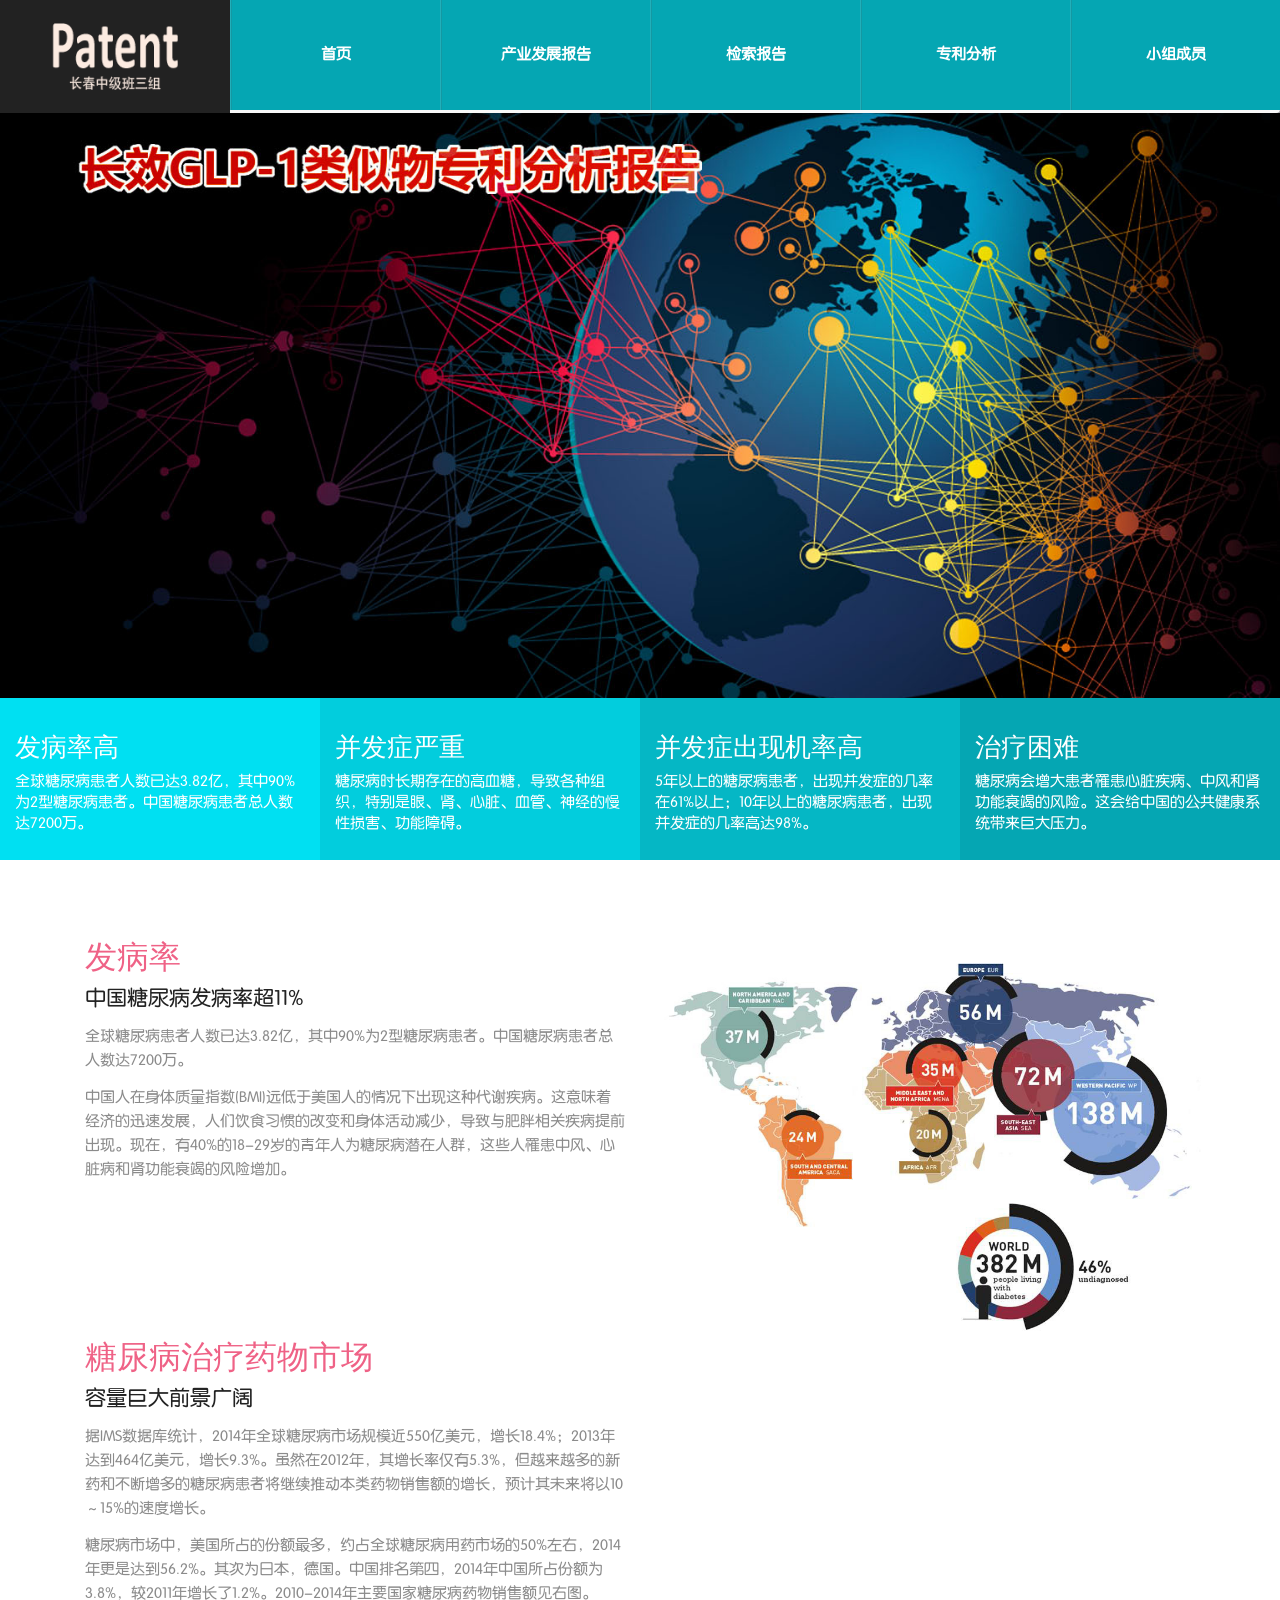
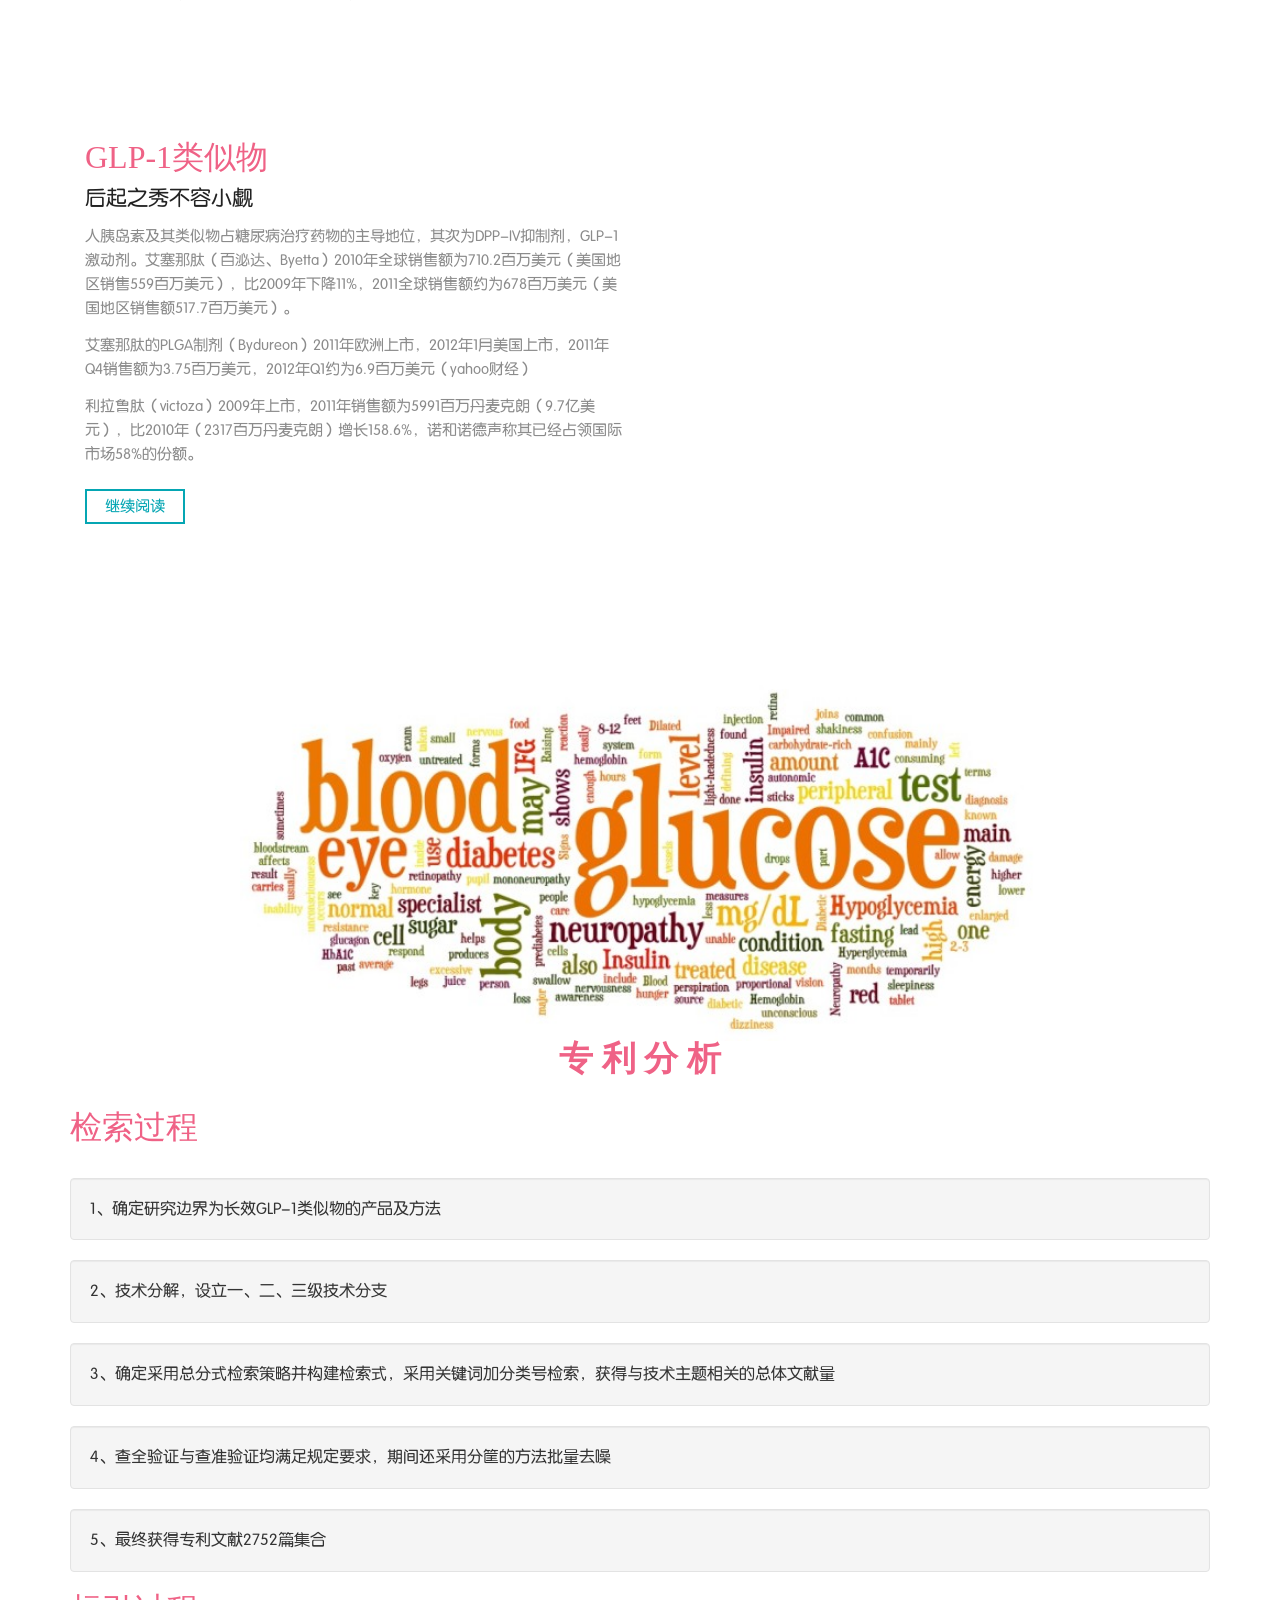
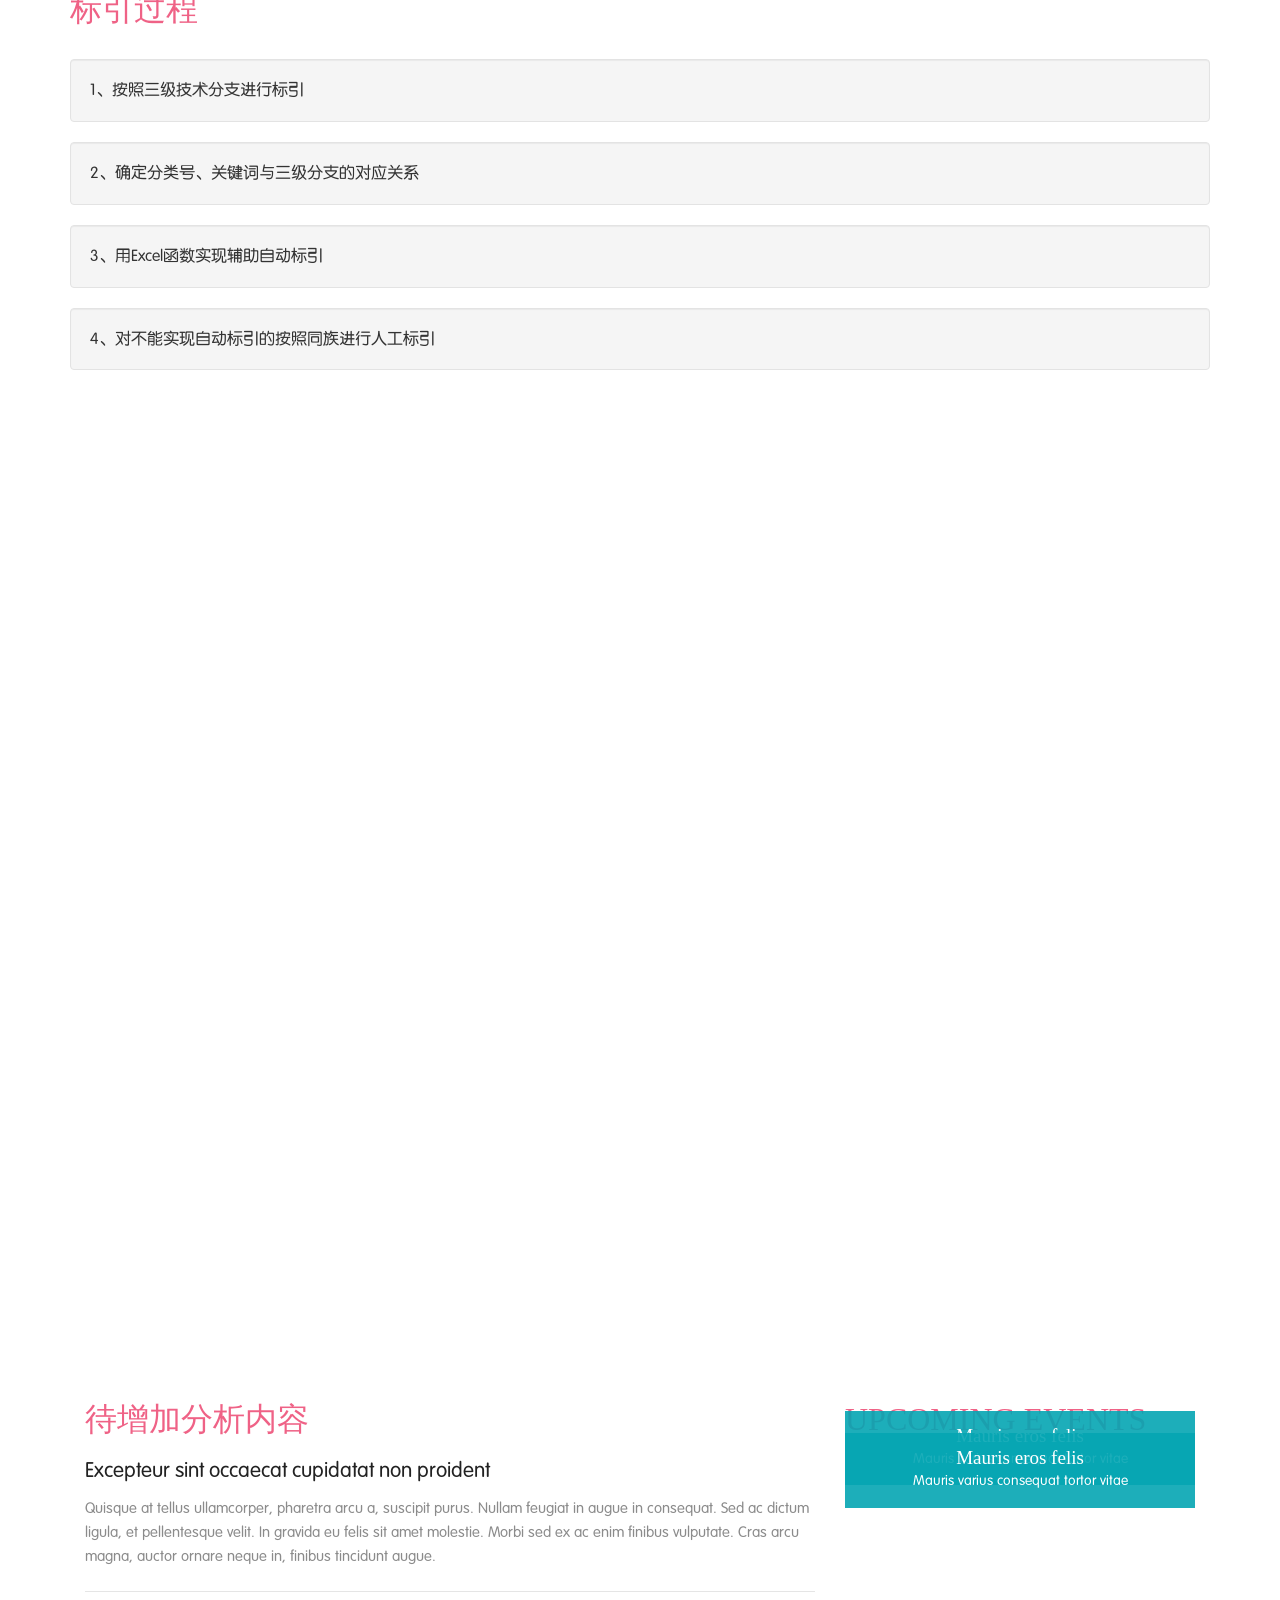
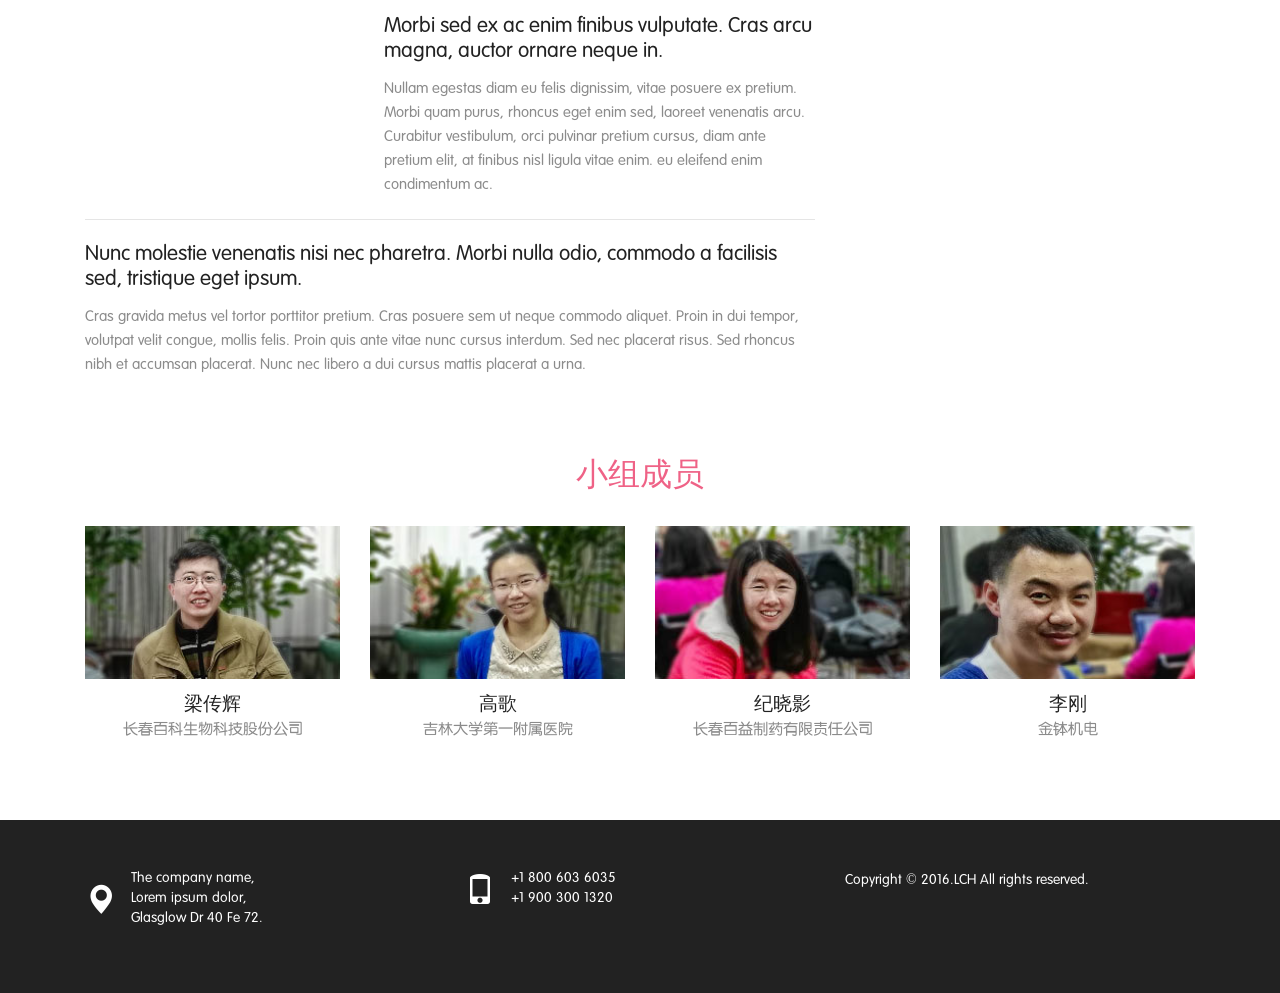
==== index.html @ 9e9067bf "Update index.html" ====
<!DOCTYPE html>
<html>
<head>
<title>长春专利分析中级班报告-首页</title>
<meta name="viewport" content="width=device-width, initial-scale=1">
<meta http-equiv="Content-Type" content="text/html; charset=utf-8" />
<meta name="keywords" content="Tutoring Responsive web template, Bootstrap Web Templates, Flat Web Templates, Andriod Compatible web template, 
Smartphone Compatible web template, free webdesigns for Nokia, Samsung, LG, SonyErricsson, Motorola web design" />
<script type="application/x-javascript"> addEventListener("load", function() { setTimeout(hideURLbar, 0); }, false); function hideURLbar(){ window.scrollTo(0,1); } </script>
<link href="css/bootstrap.css" rel='stylesheet' type='text/css' />
<link href="css/style.css" rel='stylesheet' type='text/css' />
<script src="js/jquery.min.js"></script>
<script src="js/bootstrap.js"></script>
<!---- start-smoth-scrolling---->
<script type="text/javascript" src="js/move-top.js"></script>
<script type="text/javascript" src="js/easing.js"></script>
<script type="text/javascript">
			jQuery(document).ready(function($) {
				$(".scroll").click(function(event){		
					event.preventDefault();
					$('html,body').animate({scrollTop:$(this.hash).offset().top},1000);
				});
			});
		</script>
<!--start-smoth-scrolling-->
<script type="text/javascript" src="http://cdn.hcharts.cn/jquery/jquery-1.8.3.min.js"></script>
		<style type="text/css">
${demo.css}
		</style>
		<script type="text/javascript">
$(function () {
    $('#container01').highcharts({
        chart: {
            type: 'spline'
        },
        title: {
		    useHTML: Boolean,
            text: '<B>申请量前20的申请人专利申请趋势</B>'
        },
        subtitle: {
            text: '1994年~2014年'
        },
        xAxis: {
            type: 'datetime',
            dateTimeLabelFormats: {
                month: '%b \'%y'
            },
            title: {
                text: '时间'
            }
        },
        yAxis: {
            title: {
                text: '申请量 (件)'
            },
            min: 0
        },
        tooltip: {
            headerFormat: '<b>{series.name}</b><br>',
            pointFormat: '{point.x:%y}年: {point.y:%f} 件'
        },

        plotOptions: {
            spline: {
                marker: {
                    enabled: false
                }
            }
        },

        series: [{
            name: '诺和诺德',
            // Define the data points. All series have a dummy year
            // of 1970/71 in order to be compared on the same x axis. Note
            // that in JavaScript, months start at 0 for January, 1 for February etc.
            data: [
                [Date.UTC(1994, 0, 21), 2],
                [Date.UTC(1995, 0, 4), 17],
                [Date.UTC(1996, 0, 9), 10],
                [Date.UTC(1997, 0, 27), 26],
                [Date.UTC(1999, 0, 2), 21],
                [Date.UTC(2001, 0, 26), 1],
                [Date.UTC(2002, 0, 29), 1],
                [Date.UTC(2004, 0, 11), 12],
                [Date.UTC(2005, 0, 26), 3],
                [Date.UTC(2006, 0, 3), 42],
                [Date.UTC(2007, 0, 11), 7],
                [Date.UTC(2008, 0, 25), 28],
                [Date.UTC(2009, 0, 11), 4],
                [Date.UTC(2010, 0, 11), 11],
                [Date.UTC(2011, 0, 1), 13],
                [Date.UTC(2012, 0, 5), 2],
                [Date.UTC(2013, 0, 19),14],
                [Date.UTC(2014, 0, 3), 20]
            ]
        }, {
            name: '韩美',
            data: [
                [Date.UTC(2004, 0, 11), 5],
                [Date.UTC(2006, 0, 3), 1],
                [Date.UTC(2008, 0, 25), 26],
                [Date.UTC(2009, 0, 11), 1],
                [Date.UTC(2010, 0, 11), 14],
                [Date.UTC(2011, 0, 1), 12],
                [Date.UTC(2012, 0, 5), 38],
                [Date.UTC(2013, 0, 19),49],
                [Date.UTC(2014, 0, 3), 6]
            ]
        }, {
            name: 'Amylin、礼来、Alkermes联盟',
            data: [
                [Date.UTC(1997, 0, 27), 6],
				[Date.UTC(1998, 0, 27), 26],
                [Date.UTC(1999, 0, 2), 6],
				[Date.UTC(2000, 0, 2), 14],
                [Date.UTC(2001, 0, 26), 9],
                [Date.UTC(2002, 0, 29), 8],
				[Date.UTC(2003, 0, 29), 31],
                [Date.UTC(2004, 0, 11), 54],
                [Date.UTC(2005, 0, 26), 33],
                [Date.UTC(2006, 0, 3), 39],
				[Date.UTC(2007, 0, 3), 17],
				[Date.UTC(2008, 0, 3), 1],
				[Date.UTC(2009, 0, 3), 16],
				[Date.UTC(2010, 0, 3), 7],
				[Date.UTC(2011, 0, 3), 4],
                [Date.UTC(2012, 0, 5), 16],
				[Date.UTC(2013, 0, 3), 5],
				[Date.UTC(2014, 0, 3), 2],
				]
        }, {
            name: '赛诺菲-安万特',
            data: [
                [Date.UTC(2006, 0, 3), 1],
				[Date.UTC(2008, 0, 3), 1],
				[Date.UTC(2009, 0, 3), 1],
				[Date.UTC(2010, 0, 3), 27],
				[Date.UTC(2011, 0, 3), 33],
                [Date.UTC(2012, 0, 5), 11],
				[Date.UTC(2013, 0, 3), 1],
				[Date.UTC(2014, 0, 3), 10],
            ]
        }]
    });
$('#container02').highcharts({
        chart: {
            plotBackgroundColor: null,
            plotBorderWidth: 0,
            plotShadow: false
        },
        title: {
            text: 'Browser<br>shares<br>2015',
            align: 'center',
            verticalAlign: 'middle',
            y: 40
        },
        tooltip: {
            pointFormat: '{series.name}: <b>{point.percentage:.1f}%</b>'
        },
        plotOptions: {
            pie: {
                dataLabels: {
                    enabled: true,
                    distance: -50,
                    style: {
                        fontWeight: 'bold',
                        color: 'white',
                        textShadow: '0px 1px 2px black'
                    }
                },
                startAngle: -90,
                endAngle: 90,
                center: ['50%', '75%']
            }
        },
        series: [{
            type: 'pie',
            name: 'Browser share',
            innerSize: '50%',
            data: [
                ['Firefox',   10.38],
                ['IE',       56.33],
                ['Chrome', 24.03],
                ['Safari',    4.77],
                ['Opera',     0.91],
                {
                    name: 'Proprietary or Undetectable',
                    y: 0.2,
                    dataLabels: {
                        enabled: false
                    }
                }
            ]
        }]
    });

$('#container03').highcharts({
        chart: {
            type: 'column'
        },
        title: {
            text: '<b>主要国家糖尿病药物销售额</b>'
        },
        subtitle: {
            text: '2010~2014'
        },
        xAxis: {
            categories: [
                '2010',
                '2011',
                '2012',
                '2013',
                '2014',
                
            ],
            crosshair: true
        },
        yAxis: {
            min: 0,
            title: {
                text: '销售额(百万美元)'
            }
        },
        tooltip: {
            headerFormat: '<span style="font-size:10px">{point.key} 年</span><table>',
            pointFormat: '<tr><td style="color:{series.color};padding:0">{series.name}: </td>' +
                '<td style="padding:0"><b>{point.y:.0f} 百万美元</b></td></tr>',
            footerFormat: '</table>',
            shared: true,
            useHTML: true
        },
        plotOptions: {
            column: {
                pointPadding: 0.2,
                borderWidth: 0
            }
        },
        series: [{
            name: '美国',
            data: [17909, 20017, 20992, 23684, 30925]

        }, {
            name: '日本',
            data: [3061, 3920, 4282, 3850, 3717]

        }, {
            name: '德国',
            data: [1880, 2049, 2078, 2316, 2493]

        }, {
            name: '中国',
            data: [904, 1152, 1521, 1808, 2070]

        }]
    });	
	
}

);
		</script>
</head>
<body>
	<script src="http://999jfc.github.io/web/echarts/highcharts.js"></script>
    <script src="file:///d:/desktopbk/Highcharts/highcharts.js"></script>
    <script src="http://cdn.hcharts.cn/highcharts/modules/exporting.js"></script>
	<!--start-header-->
	
	<div class="header" id="home">
		<nav class="navbar navbar-default">
			<div class="container-fluid">
			<!-- Brand and toggle get grouped for better mobile display -->
			
			
			<div class="navbar-header">
				<button type="button" class="navbar-toggle collapsed" data-toggle="collapse" data-target="#bs-example-navbar-collapse-1" aria-expanded="false">
				<span class="sr-only">Toggle navigation</span>
				<span class="icon-bar"></span>
				<span class="icon-bar"></span>
				<span class="icon-bar"></span>
				</button>
				<a class="navbar-brand" href="index.html"><img src="images/logo.png" alt="" /></a>
			</div>
			<!-- Collect the nav links, forms, and other content for toggling -->
			
			<div class="collapse navbar-collapse" id="bs-example-navbar-collapse-1">
				<ul class="nav navbar-nav">
					<li class="active"><a href="index.html" class="hvr-bounce-to-top">首页<span class="sr-only">(current)</span></a></li>
					<li><a href="about.html" class="hvr-bounce-to-top">产业发展报告</a></li>
					<li><a href="services.html" class="hvr-bounce-to-top">检索报告</a></li>
					<li><a href="typo.html" class="hvr-bounce-to-top">专利分析</a></li>
					<li><a href="contact.html" class="hvr-bounce-to-top">小组成员</a></li>
				</ul>
				<div class="clearfix"></div>
			</div>
			
			<!-- /.navbar-collapse -->
			</div>
			<!-- /.container-fluid -->
		</nav>
	</div>
	
	<!--end-header-->
	<!--start-banner-->
	<div class="banner">
		<div class="container">
			<section class="slider">
				<div class="flexslider">
					<ul class="slides">
						<li>
							<div class="banner-top">
								<h1><b>糖尿病</b></h1>
								<h2><b>发病率高，器官损害严重</b></h2>
								<p>糖尿病是一组以高血糖为特征的代谢性疾病。高血糖是由于胰岛素分泌缺陷或其生物作用受损，或两者兼有引起。2013年，全球糖尿病患者人数已达3.82亿，其中90%为2型糖尿病患者。</p>
								<div class="bnr-btn">
									<a href="#xiaochuang" class="hvr-shutter-out-horizontal">继续阅读</a>
								</div>
							</div>
						</li>
						<li>
							<div class="banner-top">
								<h1><b>胰高血糖素样肽-1</b></h1>
								<h2><b>全新的治疗机制</b></h2>
								<p>胰高血糖素样肽-1（GLP-1）是一种主要由肠道L细胞所产生的激素，属于一种肠促胰岛素（incretin）。 其生理作用包括： 促进胰脏胰岛β-细胞的胰岛素分泌。</p>
								<div class="bnr-btn">
									<a href="#" class="hvr-shutter-out-horizontal">继续阅读</a>
								</div>
							</div>
						</li>
						<li>
							<div class="banner-top">
								<h1><b>专利分析</b></h1>
								<h2><b>长效制剂创新集中</b></h2>
								<p>研究已证实,肠促胰素以葡萄糖浓度依赖性方式促进胰岛β细胞分泌胰岛素,并减少胰岛α细胞分泌胰高血糖素(glucagon),从而降低血糖。正常人在进餐后,肠促胰素开始分泌,进而促进胰岛素分泌,以减少餐后血糖的波动</p>
								<div class="bnr-btn">
									<a href="#jiansuo" class="hvr-shutter-out-horizontal">继续阅读</a>
								</div>
							</div>
						</li>
					</ul>
				</div>
			</section>
		</div>
	</div>
	<!--end-banner-->
	<!--FlexSlider-->
	<link rel="stylesheet" href="css/flexslider.css" type="text/css" media="screen" />
	<script defer src="js/jquery.flexslider.js"></script>
	<script type="text/javascript">
    $(function(){
      SyntaxHighlighter.all();
    });
    $(window).load(function(){
      $('.flexslider').flexslider({
        animation: "slide",
        start: function(slider){
          $('body').removeClass('loading');
        }
      });
    });
  </script>
	<!--End-slider-script-->	
	<!--start-provide-->
	<div class="provide"><a id="xiaochuang"></a>
		<div class="col-md-3 provide-left provide-one">
			
			<h3>发病率高</h3>
			<p>全球糖尿病患者人数已达3.82亿，其中90%为2型糖尿病患者。中国糖尿病患者总人数达7200万。</p>
		</div>
		<div class="col-md-3 provide-left provide-two">
			
			<h3>并发症严重</h3>
			<p>糖尿病时长期存在的高血糖，导致各种组织，特别是眼、肾、心脏、血管、神经的慢性损害、功能障碍。</p>
		</div>
		<div class="col-md-3 provide-left provide-tre">
			
			<h3>并发症出现机率高</h3>
			<p>5年以上的糖尿病患者，出现并发症的几率在61%以上；10年以上的糖尿病患者，出现并发症的几率高达98%。</p>
		</div>
		<div class="col-md-3 provide-left provide-four">
			
			<h3>治疗困难</h3>
			<p>糖尿病会增大患者罹患心脏疾病、中风和肾功能衰竭的风险。这会给中国的公共健康系统带来巨大压力。</p>
		</div>
		<div class="clearfix"></div>
	</div>
	<!--end-provide-->
	
	<div class="welcome">
		<div class="container">
			<div class="welcome-top">
				<div class="col-md-6 welcome-left">
					<h3>发病率</h3>
					<h4>中国糖尿病发病率超11%</h4>
					<p>全球糖尿病患者人数已达3.82亿，其中90%为2型糖尿病患者。中国糖尿病患者总人数达7200万。</p>
					<p>中国人在身体质量指数(BMI)远低于美国人的情况下出现这种代谢疾病。这意味着经济的迅速发展，人们饮食习惯的改变和身体活动减少，导致与肥胖相关疾病提前出现。现在，有40%的18-29岁的青年人为糖尿病潜在人群，这些人罹患中风、心脏病和肾功能衰竭的风险增加。</p>
					
					
				</div>
				<!--发病地图2-->
				<div class="col-md-6 welcome-left"  style="min-width: 310px; height: 400px; margin: 0 auto"><img src="images/number01.jpg" alt="" style="min-width: 310px; height: 400px; margin: 0 auto"/></div>
				
				<div class="col-md-6 welcome-left">
					<h3>糖尿病治疗药物市场</h3>
					<h4>容量巨大前景广阔</h4>
					<p>据IMS数据库统计，2014年全球糖尿病市场规模近550亿美元，增长18.4%；2013年达到464亿美元，增长9.3%。虽然在2012年，其增长率仅有5.3%，但越来越多的新药和不断增多的糖尿病患者将继续推动本类药物销售额的增长，预计其未来将以10～15%的速度增长。</p>
					<p>糖尿病市场中，美国所占的份额最多，约占全球糖尿病用药市场的50%左右，2014年更是达到56.2%。其次为日本，德国。中国排名第四，2014年中国所占份额为3.8%，较2011年增长了1.2%。2010-2014年主要国家糖尿病药物销售额见右图。</p>
					
					
				</div>
				<!--图表03-->
				<div class="col-md-6 welcome-left" id="container03" style="min-width: 310px; height: 400px; margin: 0 auto"></div>
				<div class="col-md-6 welcome-left">
					<h3>GLP-1类似物</h3>
					<h4>后起之秀不容小觑</h4>
					<p>人胰岛素及其类似物占糖尿病治疗药物的主导地位，其次为DPP-IV抑制剂，GLP-1激动剂。艾塞那肽（百泌达、Byetta）2010年全球销售额为710.2百万美元（美国地区销售559百万美元），比2009年下降11%，2011全球销售额约为678百万美元（美国地区销售额517.7百万美元）。</p>
					<p>艾塞那肽的PLGA制剂（Bydureon）2011年欧洲上市，2012年1月美国上市，2011年Q4销售额为3.75百万美元，2012年Q1约为6.9百万美元（yahoo财经）  </p>
					<p>利拉鲁肽（victoza）2009年上市，2011年销售额为5991百万丹麦克朗（9.7亿美元），比2010年（2317百万丹麦克朗）增长158.6%，诺和诺德声称其已经占领国际市场58%的份额。</p>
					
					<div class="w-btn">
						<a href="#" class="hvr-shutter-out-horizontal">继续阅读</a>
					</div>
				</div>
				<!--图表02-->
				<div class="col-md-6 welcome-left" id="container02" style="min-width: 310px; height: 400px; margin: 0 auto"></div>
			    
				<div class="clearfix"></div>
			</div>
		</div>
	</div>
	<!--end-welcome-->
	
	<div class="container">
	    <div class="about-bottom"><a id="jiansuo"></a>
				   <center><img src="images/D2.jpg" alt="" style="max-width: 800px; min-width: 310px; margin: 0 auto"/></center>
				   
	    </div>
				<div class="clearfix"></div>
		<div class="about-top heading">
				<h1><b>专 利 分 析</b></h1>
		</div>
	    <div class="distracted">
			  <h3 class="ghj">检索过程</h3>
				   <div class="well">
					1、确定研究边界为长效GLP-1类似物的产品及方法
				   </div>
				   <div class="well">
					2、技术分解，设立一、二、三级技术分支
				   </div>
				   <div class="well">
					3、确定采用总分式检索策略并构建检索式，采用关键词加分类号检索，获得与技术主题相关的总体文献量
				   </div>
				   <div class="well">
					4、查全验证与查准验证均满足规定要求，期间还采用分筐的方法批量去噪
				   </div>
				   <div class="well">
					5、最终获得专利文献2752篇集合
				   </div>
				   <h3 class="ghj">标引过程</h3>
				   <div class="well">
					1、按照三级技术分支进行标引
				   </div>
				   <div class="well">
					2、确定分类号、关键词与三级分支的对应关系
				   </div>
				   <div class="well">
					3、用Excel函数实现辅助自动标引
				   </div>
				   <div class="well">
					4、对不能实现自动标引的按照同族进行人工标引
				   </div>
		</div>
		<!--图表01-->
	    <div  id="container01" style="min-width: 310px; height: 400px; margin: 0 auto"></div>
	</div>
	
     <!-- 玫瑰图-->		
    <div id="container04" style="height: 500px"></div>
       <script type="text/javascript" src="http://999jfc.github.io/web/echarts/echarts.all.js"></script>
       <script type="text/javascript">
var dom = document.getElementById("container04");
var myChart = echarts.init(dom);
var app = {};
option = null;
option = {
    title : {
        text: '各技术分支申请量',
        subtext: '三级分支',
        x:'center'
    },
    tooltip : {
        trigger: 'item',
        formatter: "{a} <br/>{b} : {c} ({d}%)"
    },
    legend: {
        x : 'center',
        y : 'bottom',
        data:['化学修饰','缀合物','PEG化','液相色谱','离子交换','逆流色谱','合成','半合成','重组','制剂配方','制剂剂型']
    },
	//工具栏
    toolbox: {
        show : true,
        feature : {
            mark : {show: true},
            dataView : {show: true, readOnly: true},//数据表可更改
            magicType : {
                show: true,
                type: ['pie', 'funnel']
            },
            restore : {show: true},
            saveAsImage : {show: true}
        }
    },
    calculable : true,
    series : [
        {
            name:'三级技术分支',
            type:'pie',
            radius : [20, 110],
            center : ['50%', 200],
            roseType : 'radius',
            label: {
                normal: {
                    show: true
                },
                emphasis: {
                    show: true
                }
            },
            lableLine: {
                normal: {
                    show: true
                },
                emphasis: {
                    show: true
                }
            },
            data:[
                {value:269, name:'化学修饰'},
                {value:510, name:'缀合物'},
                {value:303, name:'PEG化'},
                {value:2, name:'液相色谱'},
                {value:5, name:'离子交换'},
                {value:3, name:'逆流色谱'},
                {value:27, name:'合成'},
                {value:18, name:'半合成'},
				{value:197, name:'重组'},
				{value:147, name:'制剂配方'},
				{value:1135, name:'制剂剂型'}
            ]
        },
        
    ]
};
;
if (option && typeof option === "object") {
    var startTime = +new Date();
    myChart.setOption(option, true);
    var endTime = +new Date();
    var updateTime = endTime - startTime;
    console.log("Time used:", updateTime);
}
       </script>
	<!--start-news-->
	<div class="news">
		<div class="container">
			<div class="news-top">
				<div class="col-md-8 news-left">
					<div class="news-heading">
						<h3>待增加分析内容</h3>
					</div>
					<div class="news-bottom">
						<h4>Excepteur sint occaecat cupidatat non proident</h4>
						<p>Quisque at tellus ullamcorper, pharetra arcu a, suscipit purus. Nullam feugiat in augue in consequat. Sed ac dictum ligula, et pellentesque velit. In gravida eu felis sit amet molestie. Morbi sed ex ac enim finibus vulputate. Cras arcu magna, auctor ornare neque in, finibus tincidunt augue. </p>
						<div class="news-one">
							<div class="news-one-left">
								<img src="images/n-1.jpg" alt="" />
							</div>
							<div class="news-one-right">
								<h4>Morbi sed ex ac enim finibus vulputate. Cras arcu magna, auctor ornare neque in.</h4>
								<p>Nullam egestas diam eu felis dignissim, vitae posuere ex pretium. Morbi quam purus, rhoncus eget enim sed, laoreet venenatis arcu. Curabitur vestibulum, orci pulvinar pretium cursus, diam ante pretium elit, at finibus nisl ligula vitae enim. eu eleifend enim condimentum ac.</p>
							</div>
							<div class="clearfix"></div>
						</div>
						<div class="news-one">
							<h4>Nunc molestie venenatis nisi nec pharetra. Morbi nulla odio, commodo a facilisis sed, tristique eget ipsum.</h4>
							<p>Cras gravida metus vel tortor porttitor pretium. Cras posuere sem ut neque commodo aliquet. Proin in dui tempor, volutpat velit congue, mollis felis. Proin quis ante vitae nunc cursus interdum. Sed nec placerat risus. Sed rhoncus nibh et accumsan placerat. Nunc nec libero a dui cursus mattis placerat a urna.</p>
						</div>
					</div>
				</div>
				<div class="col-md-4 news-right">
					<div class="news-heading">
						<h3>Upcoming Events</h3>
					</div>
					<div class="news-btm">
						<div class="news-1">
							<img src="images/n-2.jpg" alt="" />
							<div class="n-1">
								<h5>Mauris eros felis</h5>
								<p>Mauris varius consequat tortor vitae</p>
							</div>
						</div>
						<div class="news-1">
							<img src="images/n-3.jpg" alt="" />
							<div class="n-1">
								<h5>Mauris eros felis</h5>
								<p>Mauris varius consequat tortor vitae</p>
							</div>
						</div>
					</div>
				</div>
				<div class="clearfix"></div>
			</div>
		</div>
	</div>
	<!--end-news-->
	<!--start-teacher-->
	<div class="teacher">
		<div class="container">
			<div class="teacher-top">
				<h3>小组成员</h3>
			</div>
			<div class="teacher-main">
				<div class="teacher-left">
					<img src="images/t-1.jpg" alt="" />
					<h4>梁传辉</h4>
					<p>长春百科生物科技股份公司</p>
				</div>
				<div class="teacher-left">
					<img src="images/t-2.jpg" alt="" />
					<h4>高歌</h4>
					<p>吉林大学第一附属医院</p>
				</div>
				<div class="teacher-left">
					<img src="images/t-3.jpg" alt="" />
					<h4>纪晓影</h4>
					<p>长春百益制药有限责任公司</p>
				</div>
				<div class="teacher-left">
					<img src="images/t-4.jpg" alt="" />
					<h4>李刚</h4>
					<p>金钵机电</p>
				</div>
				
				<div class="clearfix"></div>
			</div>
		</div>
	</div>
	<!--end-teacher-->
	<!--start-footer-->
	<div class="footer">
		<div class="container">
			<div class="footer-main">
				<div class="col-md-4 footer-left">
					<span class="glyphicon glyphicon-map-marker map-marker" aria-hidden="true"></span>
					<p>The company name, <span>Lorem ipsum dolor,</span> Glasglow Dr 40 Fe 72.</p>
				</div>
				<div class="col-md-4 footer-left">
					<span class="glyphicon glyphicon-phone map-marker" aria-hidden="true"></span>
					<p>+1 800 603 6035 <span>+1 900 300 1320</span> </p>
				</div>
				<div class="col-md-4 footer-left">
					<p class="footer-class">Copyright &copy; 2016.LCH All rights reserved.</p>
					<ul>
						<li><a href="#"><span class="fb"></span></a></li>
						<li><a href="#"><span class="twit"></span></a></li>
						<li><a href="#"><span class="rss"></span></a></li>
						<li><a href="#"><span class="ggl"></span></a></li>
					</ul>
				</div>
				<div class="clearfix"></div>
			</div>
		</div>
		<script type="text/javascript">
									$(document).ready(function() {
										/*
										var defaults = {
								  			containerID: 'toTop', // fading element id
											containerHoverID: 'toTopHover', // fading element hover id
											scrollSpeed: 1200,
											easingType: 'linear' 
								 		};
										*/
										
										$().UItoTop({ easingType: 'easeOutQuart' });
										
									});
								</script>
		<a href="#home" id="toTop" class="scroll" style="display: block;"> <span id="toTopHover" style="opacity: 1;"> </span></a>
	</div>
	<!--end-footer-->
</body>
</html>
---- css/style.css ----
@font-face {
    font-family: 'Play-Regular';
    src:url(../fonts/Play-Regular.ttf) format('truetype');
}
@font-face {
    font-family: 'Montserrat-Regular';
    src:url(../fonts/Montserrat-Regular.ttf) format('truetype');
}
html, body{
    font-size: 100%;
	background:	#fff;
}
body {
	font-size: 100%;
	font-family: 'Montserrat-Regular';
}
body a{
	transition: 0.5s all ease;
	-webkit-transition: 0.5s all ease;
	-moz-transition: 0.5s all ease;
	-o-transition: 0.5s all ease;
	-ms-transition: 0.5s all ease;
}
p{
	margin:0;
}
ul,label{
	margin:0;
	padding:0;
}
body a:hover{
	text-decoration:none;
}
/*--Header-Part-Starts-Here--*/
.header {
	background: rgb(156, 158, 159);
}
.navbar-header {
	background: rgb(34, 34, 34);
	width: 18%;
	float: left;
	text-align: center;
	padding: 0.15em 0px;
}
.navbar-default .navbar-nav > li > a {
	color: #fff !important;
}
nav.navbar.navbar-default {
	border: none;
}
.navbar {
	margin-bottom: 0px;
}
.container-fluid {
	padding: 0px;
}
.navbar-brand {
	float: none;
	line-height: 0;
	margin: 0px;
}
.copyrights{
	text-indent:-9999px;
	height:0;
	line-height:0;
	font-size:0;
	overflow:hidden;
}
div#bs-example-navbar-collapse-1 {
	padding: 0px;
}
ul.nav.navbar-nav {
	width: 82%;
	float: right;
}
.navbar-nav li {
	width: 20%;
	float: left;
}
.navbar-default .navbar-nav > .active > a, .navbar-default .navbar-nav > .active > a:hover, .navbar-default .navbar-nav > .active > a:focus {
	color: rgb(255, 255, 255);
	background-color: rgb(5, 166, 179);
}
.hvr-sweep-to-top::before {
	content: '';
	position: absolute;
	z-index: -1;
	top: 0px;
	left: 0px;
	right: 0px;
	bottom: 0px;
	background: rgb(16, 199, 215);
	-webkit-transform: scaleY(0);
	transform: scaleY(0);
	-webkit-transform-origin: 50% 100% 0px;
	transform-origin: 50% 100% 0px;
	transition-property: transform;
	-webkit-transition-property: transform;
	transition-duration: 0.3s;
	-webkit-transition-duration: 0.3s;
	transition-timing-function: ease-out;
	-webkit-transition-timing-function: ease-out;
}
.nav > li > a {
	padding: 52px 0em;
	font-size: 15px;
	font-weight: 700;
	text-transform: uppercase;
	line-height: 22px;
	background-color: rgb(5, 166, 179);
	border-left: 2px ridge rgba(98, 201, 209, 0.298039);
	font-family: 'Play-Regular';
	text-align: center;
	color: rgb(255, 255, 255);
}
.navbar-default .navbar-nav > li > a:hover, .navbar-default .navbar-nav > li > a:focus {
	color: rgb(255, 255, 255);
	background-color: rgb(9, 150, 162);
}
/* Bounce To Top */
.hvr-bounce-to-top {
	display: inline-block;
	vertical-align: middle;
	-webkit-transform: translateZ(0);
	transform: translateZ(0);
	box-shadow: 0 0 1px rgba(0, 0, 0, 0);
	-webkit-backface-visibility: hidden;
	backface-visibility: hidden;
	-moz-osx-font-smoothing: grayscale;
	position: relative;
	-webkit-transition-property: color;
	transition-property: color;
	-webkit-transition-duration: 0.5s;
	transition-duration: 0.5s;
}
.hvr-bounce-to-top:before {
	content: "";
	position: absolute;
	z-index: -1;
	top: 0;
	left: 0;
	right: 0;
	bottom: 0;
	background: #0bc2d1;
	-webkit-transform: scaleY(0);
	transform: scaleY(0);
	-webkit-transform-origin: 50% 100%;
	transform-origin: 50% 100%;
	-webkit-transition-property: transform;
	transition-property: transform;
	-webkit-transition-duration: 0.5s;
	transition-duration: 0.5s;
	-webkit-transition-timing-function: ease-out;
	transition-timing-function: ease-out;
}
.hvr-bounce-to-top:hover, .hvr-bounce-to-top:focus, .hvr-bounce-to-top:active {
	color: white;
}
.hvr-bounce-to-top:hover:before, .hvr-bounce-to-top:focus:before, .hvr-bounce-to-top:active:before {
	-webkit-transform: scaleY(1);
	transform: scaleY(1);
	-webkit-transition-timing-function: cubic-bezier(0.52, 1.64, 0.37, 0.66);
	transition-timing-function: cubic-bezier(0.52, 1.64, 0.37, 0.66);
}
.navbar-brand > img {
	margin: 0 auto;
}
/*--header-ends--*/
/*--banner-starts--*/
.banner{
	background:url(../images/banner.jpg) no-repeat;
	background-size:cover;
	-webkit-background-size:cover;
	-moz-background-size:cover;
	-o-background-size:cover;
	-ms-background-size:cover;
	min-height:680px;
}
.banner-top h1{
	color:#fff;
	font-size:2.5em;
	font-weight:400;
	margin:0;
	font-family: 'Montserrat-Regular';
}
.banner-top h2 {
	color: #05a6b3;
	font-size: 3em;
	font-weight: 400;
	margin: 13px 0 0 0;
	font-family: 'Montserrat-Regular';
}
.banner-top p {
	color: #fff;
	font-size: 15px;
	line-height:1.6em;
	margin: 18px 0 0 0;
	font-family: 'Play-Regular';
	width: 78%;
}
.banner-top {
	text-align: left;
	margin-top: 21%;
}
.bnr-btn {
	margin-top: 4%;
	padding-bottom: 1%;
}
.bnr-btn a{
	border:2px solid #fff;
	font-size:15px;
	font-weight:400;
	color:#fff;
	padding:5px 18px;
	font-family: 'Play-Regular';
}
.bnr-btn a:hover{
	border:2px solid #05a6b3;
	transition: 0.5s all ease;
	-webkit-transition: 0.5s all ease;
	-moz-transition: 0.5s all ease;
	-o-transition: 0.5s all ease;
	-ms-transition: 0.5s all ease;
}
/* Shutter Out Horizontal */
.hvr-shutter-out-horizontal {
	display: inline-block;
	vertical-align: middle;
	-webkit-transform: translateZ(0);
	transform: translateZ(0);
	box-shadow: 0 0 1px rgba(0, 0, 0, 0);
	-webkit-backface-visibility: hidden;
	backface-visibility: hidden;
	-moz-osx-font-smoothing: grayscale;
	position: relative;
	-webkit-transition-property: color;
	transition-property: color;
	-webkit-transition-duration: 0.3s;
	transition-duration: 0.3s;
}
.hvr-shutter-out-horizontal:before {
	content: "";
	position: absolute;
	z-index: -1;
	top: 0;
	bottom: 0;
	left: 0;
	right: 0;
	background: #05a6b3;
	-webkit-transform: scaleX(0);
	transform: scaleX(0);
	-webkit-transform-origin: 50%;
	transform-origin: 50%;
	-webkit-transition-property: transform;
	transition-property: transform;
	-webkit-transition-duration: 0.3s;
	transition-duration: 0.3s;
	-webkit-transition-timing-function: ease-out;
	transition-timing-function: ease-out;
}
.hvr-shutter-out-horizontal:hover, .hvr-shutter-out-horizontal:focus, .hvr-shutter-out-horizontal:active {
	color: white;
}
.hvr-shutter-out-horizontal:hover:before, .hvr-shutter-out-horizontal:focus:before, .hvr-shutter-out-horizontal:active:before {
	-webkit-transform: scaleX(1);
	transform: scaleX(1);
}
.flex-direction-nav {
	display: none !important;
}
/*--banner-end--*/
/*--provide-starts--*/
.provide-left {
	padding: 2em 20px;
}
.provide-one {
	background: #00E0F2;
}
.provide-two {
	background: #02CDDD;
}
.provide-tre {
  background: #05B7C5;
}
.provide-four {
	background: #05a6b3;
}
.provide-left h5{
	color:#fff;
	font-size:13px;
	font-weight:400;
	margin:0;
}
.provide-left h3 {
	color: #fff;
	font-size: 29px;
	font-weight: 400;
	margin: 10px 0 0 0;
}
.provide-left p{
	color: #fff;
	font-size: 15px;
	line-height: 1.4em;
	margin: 9px 0 0 0;
	font-family: 'Play-Regular';
}
/*--provide-end--*/
/*--welcome-starts--*/
.welcome {
	padding: 5em 0px;
}
.welcome-left h3{
	color: #EF6286;
	font-size: 2.1em;
	font-weight: 500;
	margin: 0;
	text-transform: uppercase;
}
.welcome-left h4{
	font-family: 'Play-Regular';
	color:#222;
	font-weight:400;
	font-size:1.3em;
	margin:12px 0 0 0;
	line-height: 1.2em;
}
.welcome-left p{
	color: rgb(139, 139, 139);
	font-size: 15px;
	margin: 13px 0px 0px;
	font-family: 'Play-Regular';
	line-height: 1.6em;
}
.w-btn{
	margin-top:4%;
}
.w-btn a{
	border: 2px solid #05a6b3;
	font-size: 15px;
	font-weight: 400;
	color: #05a6b3;
	padding: 5px 18px;
	font-family: 'Play-Regular';
}
/*--welcome-end--*/
/*--join-starts--*/
.join {
	padding: 6em 0px;
	background: rgba(34, 34, 34, 0.09);
}
.glyphicon-time,.glyphicon-user,
.glyphicon-time, .glyphicon-user, .glyphicon-map-marker, .glyphicon-calendar {
	font-size: 2.5em;
	color: #05a6b3;
	border: 3px solid #05a6b3;
	padding: 30px 30px;
	border-radius: 50%;
	-webkit-border-radius: 50%;
	-moz-border-radius: 50%;
	-o-border-radius: 50%;
	-ms-border-radius: 50%;
}
.join-left{
	text-align:center;
}
.join-left h4 {
	color: #EF6286;
	font-size: 1.27em;
	font-weight: 500;
	margin: 24px 0 0 0;
	text-transform: uppercase;
}
.join-left p{
	color: rgb(139, 139, 139);
	font-size: 15px;
	line-height: 1.6em;
	margin: 13px 0 0 0;
	font-family: 'Play-Regular';
}
/*--join-end--*/
/*--news-starts--*/
.news {
	padding: 6em 0px;
}
.news-heading h3{
	color: #EF6286;
	font-size: 2.1em;
	font-weight: 500;
	margin: 0;
	text-transform: uppercase;
}
.news-bottom h4{
	font-family: 'Play-Regular';
	color: #222;
	font-weight: 400;
	font-size: 1.3em;
	margin: 0 0 0 0;
	line-height: 1.2em;
}
.news-bottom p{
	color: rgb(139, 139, 139);
	font-size: 15px;
	margin: 13px 0px 0px;
	font-family: 'Play-Regular';
	line-height: 1.6em;
}
.news-one-left img{
	width:100%;
}
.news-one-right {
	width: 59%;
	float: right;
}
.news-one-left {
	width: 38%;
	float: left;
}
.news-one {
	margin-top: 3%;
	border-top: 1px solid rgba(0, 0, 0, 0.1);
	padding-top: 3%;
}
.news-1 img{
	width:100%;
}
.news-bottom {
	margin-top: 3%;
}
.news-btm {
	margin-top: 7%;
}
.news-1 {
	position: relative;
}
.n-1{
	position:absolute;
	bottom:0;
	width:100%;
	padding:15px 15px;
	background:rgba(5, 166, 179, 0.9);
	text-align:center;
}
.n-1 h5{
	color:#fff;
	font-size:19px;
	font-weight:400;
	margin:0;
}
.n-1 p{
	color: #fff;
	font-size: 14px;
	margin: 1px 0px 0px;
	font-family: 'Play-Regular';
	line-height: 1.6em;
}
/*--news-end--*/
/*--teacher-start--*/
.teacher {
	padding: 0px 0px 6em;
}
.teacher-top h3 {
	color: rgb(239, 98, 134);
	font-size: 2.25em;
	font-weight: 500;
	margin: 0px;
	text-transform: uppercase;
	text-align: center;
}
.teacher-main {
	margin-top: 3%;
}
.teacher-left {
	width: 25%;
	float: left;
	padding: 0px 15px;
	text-align: center;
}
.teacher-left img {
	width: 100%;
}
.teacher-left h4 {
	color: rgb(34, 34, 34);
	font-size: 19px;
	font-weight: 400;
	margin: 15px 0px 0px;
}
.teacher-left p {
	color: rgb(139, 139, 139);
	font-size: 15px;
	margin: 5px 0px 0px;
	font-family: 'Play-Regular';
	line-height: 1.3em;
}
/*--teachers-end--*/
/*--about-starts--*/
.about {
	padding: 6em 0px 0px;
}
.about-top {
	text-align: center;
}
.about-bottom {
	margin-top: 4%;
}
.about-bottom img {
	width: 100%;
}
.about-bottom h4 {
	color: rgb(34, 34, 34);
	font-size: 1.2em;
	margin: 2.1% 0px 0px;
	line-height: 1.3em;
	font-family: 'Play-Regular';
}
.about-bottom p {
	color: rgb(139, 139, 139);
	font-size: 15px;
	margin: 5px 0px 0px;
	font-family: 'Play-Regular';
	line-height: 1.6em;
}
.vision {
	padding: 6em 0px;
}
.vision-top {
	text-align: center;
}
.vision-bottom {
	margin-top: 4%;
}
.vsn-left img {
	width: 100%;
}
.vsn-right h4 {
	color: rgb(34, 34, 34);
	font-size: 1.2em;
	margin: 0px;
	line-height: 1.3em;
	font-family: 'Play-Regular';
}
.vsn-right p {
	color: rgb(139, 139, 139);
	font-size: 15px;
	margin: 5px 0px 0px;
	font-family: 'Play-Regular';
	line-height: 1.6em;
}
.vision-right ul {
	padding: 0px;
	margin: 0px;
}
.vision-right ul li {
	list-style: none;
	margin-bottom: 10px;
}
.glyphicon-share-alt {
	font-size: 15px;
	color: rgb(5, 166, 179);
	border: none;
	display: inline-block;
	vertical-align: middle;
}
.vision-right ul li a {
	color: rgb(139, 139, 139);
	font-size: 15px;
	font-family: 'Play-Regular';
	display: inline-block;
	vertical-align: middle;
	margin-left: 8px;
}
/*--about-end--*/
/*--services-start--*/
.services {
	padding: 6em 0px;
}
.services-top {
	text-align: center;
}
.services-bottom {
	margin-top: 4%;
}
.heading h3,.heading h1,.heading h2 {
	color: #EF6286;
	font-size: 2.1em;
	font-weight: 500;
	margin: 0;
	text-transform: uppercase;
}
.services-left {
	text-align: center;
}
.services-left img {
	width: 100%;
}
.services-left h4 {
	color: #05a6b3;
	padding: 10px 0px;
	font-size: 22px;
	font-weight: 400;
	font-family: 'Play-Regular';
	background: rgba(34, 34, 34, 0.08);
	text-align: left;
	margin: 0;
}
.services-left h4 span {
	background: #05A6B3;
	color: #fff;
	padding: 9px 15px;
	margin-right: 16%;
}
.services-left p {
	color: #B3B1B1;
	font-size: 15px;
	margin: 15px 0 0 0;
	font-family: 'Play-Regular';
	line-height: 1.6em;
	padding: 0 15px;
}
.additional {
	padding-bottom: 6em;
}
.additional-bottom{
	margin-top:4%;
}
.additional-left ul{
	padding:0;
	margin:0;
}
.additional-left ul li{
	list-style: none;
	margin-bottom: 10px;
}
.additional-left ul li a {
	color: rgb(139, 139, 139);
	font-size: 15px;
	font-family: 'Play-Regular';
	display: inline-block;
	vertical-align: middle;
	margin-left: 8px;
}
.additional-left ul li a:hover{
	color:#0bc2d1;
	transition: 0.5s all ease;
	-webkit-transition: 0.5s all ease;
	-moz-transition: 0.5s all ease;
	-o-transition: 0.5s all ease;
	-ms-transition: 0.5s all ease;
}
.over {
	padding: 0 0 6em 0;
}
.over-top {
	text-align: center;
}
.over-bottom {
	margin-top: 4%;
}
.over-1:nth-child(2) {
	margin-top: 3%;
}
.o-left img {
	width: 100%;
}
.o-left h4 {
	color: #222;
	font-size: 1.2em;
	margin: 0;
	line-height: 1.3em;
	font-family: 'Play-Regular';
}
.o-left p {
	color: #B3B1B1;
	font-size: 15px;
	margin: 12px 0 0 0;
	font-family: 'Play-Regular';
	line-height: 1.6em;
}
/*--services-end--*/
/*--footer-start--*/
.footer {
	padding: 3em 0px;
	background: #222;
}
.map-marker {
	display: inline-block;
	vertical-align: middle;
	color: #fff;
	font-size: 30px;
	padding: 0 !important;
	margin-right: 12px;
	border: none;
}
.footer-left p {
	color: #fff;
	font-size: 14px;
	font-weight: 400;
	vertical-align: middle;
	display: inline-block;
	font-family: 'Play-Regular';
}
.footer-left p a{
	color:#fff;
}
.footer-left p a:hover{
	color:#05a6b3;
	transition: 0.5s all ease;
	-webkit-transition: 0.5s all ease;
	-moz-transition: 0.5s all ease;
	-o-transition: 0.5s all ease;
	-ms-transition: 0.5s all ease;
}
.footer-left ul {
	padding: 0;
	margin-top: 4%;
}
.footer-left ul li {
	list-style: none;
	display: inline-block;
	margin-right: 5px;
}
.footer-left ul li a span {
	background: url(../images/social-icons.png) no-repeat;
	width: 34px;
	height: 34px;
	display: block;
}
.footer-left ul li a span.fb {
	background-position: 0px 0px;
}
.footer-left ul li a span.fb:hover {
	background-position: 0px -34px;
}
.footer-left ul li a span.twit {
	background-position: -34px 0px;
}
.footer-left ul li a span.twit:hover {
	background-position: -34px -34px;
}
.footer-left ul li a span.rss {
	background-position: -68px 0px;
}
.footer-left ul li a span.rss:hover {
	background-position: -68px -34px;
}
.footer-left ul li a span.ggl {
	background-position: -102px 0px;
}
.footer-left ul li a span.ggl:hover {
	background-position: -102px -34px;
}
.footer-left p span{
	display:block;
}
/*--footer-end--*/
/*--contact-start--*/
.map {
	padding: 6em 0px;
}
.map-bottom {
	margin-top: 2.5%;
}
.map-bottom iframe{
	width:100%;
	height:350px;
	border:none;
}
.contact-top p{
	color: rgb(139, 139, 139);
	font-size: 15px;
	margin: 1.2% 0px 0px;
	font-family: 'Play-Regular';
	line-height: 1.6em;
}
.contact-bottom {
	margin-top: 3%;
}
.contact-left form input[type="text"], .contact-left textarea {
	width: 100%;
	padding: 12px 12px;
	border: 1px solid #BDBCBC;
	font-size: 15px;
	margin-bottom: 1.5em;
	color: #808080;
	outline: none;
	font-weight: 400;
	font-family: 'Play-Regular';
}
.contact-left textarea {
	resize: none;
	height: 192px;
}
.contact-left form input[type="submit"] {
	font-size: 15px;
	display: inline-block;
	background: none;
	padding: 9px 30px;
	border: 2px solid #05a6b3;
	color: #05a6b3;
	text-decoration: none;
	font-weight: 700;
	transition: 0.5s all ease;
	-webkit-transition: 0.5s all ease;
	-moz-transition: 0.5s all ease;
	-o-transition: 0.5s all ease;
	-ms-transition: 0.5s all ease;
	font-family: 'Play-Regular';
}
.contact-left form input[type="submit"]:hover {
	background: #05a6b3;
	color:#fff;
}
.contact {
	padding-bottom: 6em;
}
/*--contact-end--*/
/*--pages-starts--*/
h3.ghj {
	color: #EF6286;
	font-size: 2em !important;
	margin: 0 0 1em;
	text-transform: uppercase;
}
.pages {
	padding: 6em 0px;
}
.headdings, .Buttons, .progress-bars, .alerts, .bread-crumbs, .pagenatin, .appearance, .distracted {
	padding: 2em 0;
}
.progress-bars,.well,.appearance,.bs-example,
.Buttons,ol.breadcrumb,.alerts {
	font-family: 'Play-Regular';
}
h4.b4 {
	margin: 15px 0px !important;
}
/*--pages-end--*/
#toTop {
	display: none;
	text-decoration: none;
	position: fixed;
	bottom: 10px;
	right: 10px;
	overflow: hidden;
	width: 50px;
	height: 36px;
	border: none;
	text-indent: 100%;
	background: url(../images/top-arrow.png) no-repeat;
}
/*---- responsive-design -----*/
@media(max-width:1440px){

}
@media(max-width:1366px){
.banner {
	min-height: 620px;
}
.about {
	padding: 5em 0px 0px;
}
.vision, .services,.map,.pages{
	padding: 5em 0px;
}
.banner-top {
	margin-top: 17%;
}
.provide-left {
	padding: 1.8em 20px;
}
.join {
	padding: 5em 0px;
}
.nav > li > a {
	padding: 46px 0em;
}
.navbar-brand > img {
	width: 57%;
}
.navbar-header {
	padding: 0em 0px;
}
.contact,.additional, .teacher, .over {
	padding: 0px 0px 5em;
}
}
@media(max-width:1280px){
.nav > li > a {
	padding: 44px 0em;
}
.services-bottom {
	margin-top: 3%;
}
.over-bottom {
	margin-top: 3%;
}
.additional-bottom {
	margin-top: 3%;
}
.about-bottom {
	margin-top: 3%;
}
.vision-bottom {
	margin-top: 3%;
}
.navbar-brand > img {
	width: 57.8%;
}
.banner-top h1 {
	font-size: 2.25em;
}
.banner-top h2 {
	font-size: 2.7em;
}
.banner-top p {
	margin: 15px 0 0 0;
}
.bnr-btn {
	margin-top: 3.5%;
}
.banner {
	min-height: 585px;
}
.provide-left {
	padding: 1.6em 15px;
}
.provide-left h3 {
	font-size: 26px;
}
.welcome-left h3 {
	font-size: 2em;
}
.news-heading h3 {
	font-size: 2em;
}
.news {
	padding: 5em 0px;
}
.teacher-top h3 {
	font-size: 2em;
}
.map-bottom {
	margin-top: 2%;
}
.map-bottom iframe {
	height: 320px;
}
}
@media(max-width:1024px){
.navbar-brand > img {
	width: 65%;
}
.map-bottom iframe {
	height: 281px;
}
.contact-top p {
	font-size: 14px;
	margin: 1% 0px 0px;
}
.contact-left form input[type="text"], .contact-left textarea {
	padding: 10px 12px;
	font-size: 14px;
	margin-bottom: 1.2em;
}
.contact-left textarea {
	height: 162px;
}
.contact-left form input[type="submit"] {
	font-size: 14px;
}
.services-left p {
	font-size: 14px;
	margin: 11px 0 0 0;
}
.services-left h4 {
	font-size: 20px;
}
.about {
	padding: 4em 0px 0px;
}
.heading h3, .heading h1, .heading h2 {
	font-size: 2em;
}
.o-left h4 {
	font-size: 1.1em;
}
.o-left p {
	font-size: 14px;
	margin: 7px 0 0 0;
}
.o-left:nth-child(2) {
	padding: 0;
}
.additional-left ul li a {
	font-size: 14px;
}
.vision-bottom {
	margin-top: 2%;
}
.vision, .services,.map,.pages {
	padding: 4em 0px;
}
.about-bottom h4 {
	font-size: 1.1em;
	margin: 1.5% 0px 0px;
}
.about-bottom p {
	font-size: 14px;
	margin: 2px 0px 0px;
}
.vsn-right h4 {
	font-size: 1.1em;
}
.vsn-right p {
	font-size: 14px;
	margin: 3px 0px 0px;
}
.vsn-right {
	padding: 0;
}
.vision-right ul li a {
	font-size: 13px;
	margin-left: 5px;
}
.vision-right ul li {
	margin-bottom: 8px;
}
.about-bottom {
	margin-top: 2%;
}
.nav > li > a {
	padding: 41px 0em;
	 font-size: 14px;
}
.banner-top h1 {
	font-size: 2em;
}
.banner-top h2 {
	font-size: 2.5em;
}
.banner-top p {
	margin:9px 0 0 0;
	width: 95%;
}
.banner {
	min-height: 500px;
}
.flex-control-paging li a {
	width: 12px !important;
	height: 12px !important;
}
.flex-control-nav {
	top: 116% !important;
}
.provide-left h3 {
	font-size: 23px;
	margin: 6px 0 0 0;
}
.provide-left p {
	font-size: 14px;
	margin: 4px 0 0 0;
}
.provide-left {
	padding: 1.2em 15px;
}
.bnr-btn a {
	font-size: 14px;
}
.welcome-left h3 {
	font-size: 1.9em;
}
.welcome-left h4 {
	font-size: 1.2em;
	margin: 9px 0 0 0;
}
.w-btn a {
	font-size: 14px;
	padding: 4px 15px;
}
.welcome {
	padding: 4em 0px;
}
.join {
	padding: 4em 0px;
}
.glyphicon-time, .glyphicon-user, .glyphicon-time, .glyphicon-user, .glyphicon-map-marker, .glyphicon-calendar {
	font-size: 2.3em;
	padding: 25px 25px;
}
.join-left h4 {
	font-size: 1.2em;
}
.news {
	padding: 4em 0px;
}
.news-heading h3 {
	font-size: 1.724em;
}
.teacher-top h3 {
	font-size: 1.9em;
}
.news-bottom h4 {
	font-size: 1.2em;
}
.news-bottom {
	margin-top: 2%;
}
.news-bottom p {
	margin: 9px 0px 0px;
	font-size: 14px;
}
.join-left p {
	font-size: 14px;
	margin: 6px 0 0 0;
}
.welcome-left p {
	font-size: 14px;
	margin: 9px 0px 0px;
}
.news-one {
	margin-top: 2.5%;
	padding-top: 2.5%;
}
.n-1 h5 {
	font-size: 18px;
}
.n-1 p {
	font-size: 14px;
	margin: 0px 0px 0px;
}
.teacher-left h4 {
	font-size: 18px;
	margin: 13px 0px 0px;
}
.teacher-left p {
	font-size: 14px;
	margin: 3px 0px 0px;
}
.contact,.additional, .teacher, .over{
	padding: 0px 0px 4em;
}
.map-marker {
	margin-right: 6px;
	font-size: 25px !important;
}
.footer {
	padding: 2.5em 0px;
}
.footer-left p {
	font-size: 13px;
}
.additional-bottom {
	margin-top: 2%;
}
}
@media(max-width:768px){
.nav > li > a {
	padding: 33px 0em;
	font-size: 13px;
}
.label {
	font-size: 65%;
}
.map-bottom iframe {
	height: 250px;
}
.services-left {
	width: 33.3%;
	float: left;
	padding: 0 10px;
}
.o-left:nth-child(1) {
	width: 35%; 
	margin-bottom:3%;
}
.o-left:nth-child(2) {
	width: 65%; 
}
.over-1:nth-child(2) {
	margin-top: 0%;
}
.additional-left {
	width: 33.3%;
	float: left;
	padding: 0 5px;
}
.glyphicon-share-alt {
	font-size: 13px;
}
.additional-left ul li a {	
	margin-left: 4px;
}
.o-left:nth-child(1),.o-left:nth-child(2){
	float: left;
}
.services-left h4 span {
	margin-right: 6%;
}
.services-left h4 {
	font-size: 17px;
	padding: 9px 0px;
}
.heading h3, .heading h1, .heading h2 {
	font-size: 1.7em;
}
.about-bottom {
	margin-top: 1.2%;
}
.vision, .services,.map,.pages {
	padding: 3em 0px;
}
.vsn-left {
	width: 34%;
	float: left;
}
.vsn-right {
	width: 66%;
	float: right;
}
.vision-right {
	margin-top: 3%;
}
.vision-bottom {
	margin-top: 2.5%;
}
.about {
	padding: 3em 0px 0px;
}
.navbar-brand > img {
	width: 64%;
}
.banner-top h1 {
	font-size: 1.6em;
}
.banner-top h2 {
	font-size: 2em;
}
.bnr-btn {
	margin-top: 4%;
}
.banner {
	min-height: 410px;
}
.flex-control-nav {
	top: 113% !important;
}
.banner-top {
	margin-top: 14%;
}
.provide-left {
	padding: 1em 15px;
	width: 25%;
	float: left;
}
.provide-left h5 {
	font-size: 12px;
}
.provide-left h3 {
	font-size: 20px;
}
.provide-left p {
	font-size: 13px;
	margin: 2px 0 0 0;
}
.welcome {
	padding: 3em 0px;
}
.welcome-left {
	width: 50%;
	float: left;
}
.welcome-left h3 {
	font-size: 1.7em;
}
.welcome-left h4 {
	font-size: 1.1em;
	margin: 7px 0 0 0;
}
.welcome-left p {
	font-size: 14px;
	margin: 7px 0px 0px;
}
.w-btn a {
	font-size: 13px;
	padding: 3px 10px;
}
.w-btn {
	margin-top: 5%;
}
.join-left {
	width: 25%;
	float: left;
	padding: 0 10px;
}
.glyphicon-time, .glyphicon-user, .glyphicon-time, .glyphicon-user, .glyphicon-map-marker, .glyphicon-calendar {
	font-size: 2em;
	padding: 20px 20px;
}
.join-left h4 {
	font-size: 1.05em;
	margin: 18px 0 0 0;
}
.join {
	padding: 3em 0px;
}
.news {
	padding: 3em 0px;
}
.news-heading h3 {
	font-size: 1.65em;
}
.news-right {
	margin-top: 3%;
}
.news-btm {
	margin-top: 2.5%;
}
.teacher-left {
	padding: 0px 5px;
}
.teacher-main {
	margin-top: 2%;
}
.teacher-top h3 {
	font-size: 1.7em;
}
.teacher-left h4 {
	font-size: 17px;
	margin: 11px 0px 0px;
}
.contact,.additional, .teacher, .over {
	padding: 0px 0px 3em;
}
.footer-left {
	width: 33.3%;
	float: left;
}
.footer {
	padding: 2em 0px;
}
.footer-left ul li a span {
	width: 30px;
	height: 30px;
	background-size: 400%;
}
.footer-left ul li a span.fb:hover {
	background-position: 0px -30px;
}
.footer-left ul li a span.twit {
	background-position: -30px 0px;
}
.footer-left ul li a span.twit:hover {
	background-position: -30px -30px;
}
.footer-left ul li a span.rss {
	background-position: -60px 0px;
}
.footer-left ul li a span.rss:hover {
	background-position: -60px -30px;
}
.footer-left ul li a span.ggl {
	background-position: -90px 0px;
}
.footer-left ul li a span.ggl:hover {
	background-position: -90px -30px;
}
}
@media(max-width:736px){
.navbar-header {
	width: 100%;
	float: none;
	margin: 0 !important;
	text-align: left;
}
.navbar-brand {
	float: left;
	padding: 12px 0 57px 15px;
}	
.navbar-toggle {
	margin-top: 21px;
}
}
@media(max-width:640px){
ul.nav.navbar-nav {
	width: 100%;
	float: none;
	margin: 0 !important;
}
h3.ghj {
	font-size: 1.7em !important;
	margin: 0 0 12px;
}
.map-bottom iframe {
	height: 215px;
}
.services-bottom {
	margin-top: 2%;
}
.services-left h4 {
	font-size: 15px;
	padding: 8px 0px;
}
.services-left p {
	font-size: 13px;
	margin: 7px 0 0 0;
	padding: 0 0px;
}
.o-left h4 {
	font-size: 1em;
}
.services-left h4 span {
	margin-right: 6%;
	padding: 7px 10px;
}
.about {
	padding: 2.5em 0px 0px;
}
.about-bottom h4 {
	font-size: 1em;
}
.about-bottom p {
	font-size: 13px;
	margin: 5px 0px 0px;
}
.heading h3, .heading h1, .heading h2 {
	font-size: 1.45em;
}
.vision, .services,.map,.pages {
	padding: 2.5em 0px;
}
.vsn-right h4 {
	font-size: 1em;
}
.vsn-right p {
	font-size: 13px;
}
.vsn-left {
	width: 42%;
}
.vsn-right {
	width: 58%;
}
.navbar-header {
	width: 100%;
	float: none;
	margin: 0 !important;
	text-align: left;
}
.navbar-brand > img {
	width: 57%;
	margin: 0 0 0 3%;
}
button.navbar-toggle.collapsed, .navbar-default .navbar-toggle:hover, .navbar-default .navbar-toggle:focus {
	margin: 3.2% 3% 16px 0 !important;
}
div#bs-example-navbar-collapse-1 {
	border: none !important;
	margin: 0 !important;
}
.navbar-nav li {
	width: 100%;
	float: none;
	display: inline-block !important;
}
.nav > li > a {
	padding: 15px 0em;
}
.banner-top h1 {
	font-size: 1.4em;
}
.banner-top h2 {
	font-size: 1.75em;
	margin: 8px 0 0 0;
}
.banner-top p {
	margin: 8px 0 0 0;
	width: 92%;
	font-size: 13px;
}
.bnr-btn a {
	font-size: 12px;
	padding: 4px 13px;
}
.flex-control-paging li a {
	width: 11px !important;
	height: 11px !important;
}
.banner {
	min-height: 330px;
}
.banner-top {
	margin-top: 11%;
}
.provide-left h3 {
	font-size: 18px;
}
.provide-left {
	padding: 12px 10px;
}
.provide-left p {
	font-size: 12px;
	margin: 4px 0 0 0;
}
.welcome {
	padding: 2.5em 0px;
}
.welcome-left h3 {
	font-size: 1.45em;
}
.welcome-left h4 {
	font-size: 1.05em;
	margin: 4px 0 0 0;
}
.welcome-left p {
	font-size: 13px;
	margin: 5px 0px 0px;
}
.w-btn a {
	font-size: 11px;	
}
.join-left {
	width: 50%;
}
.join {
	padding: 2.5em 0px;
}
.join-left:nth-child(1),.join-left:nth-child(2) {
	margin-bottom:2%;
}
.news {
	padding: 2.5em 0px;
}
.news-heading h3 {
	font-size: 1.45em;
}
.news-bottom h4 {
	font-size: 1.1em;
}
.join-left p {
	font-size: 13px;
}
.news-bottom p {
	margin: 6px 0px 0px;
	font-size: 13px;
}
.news-bottom {
	margin-top: 1.2%;
}
.teacher-top h3 {
	font-size: 1.45em;
}
.contact,.additional, .teacher, .over {
	padding: 0px 0px 2.5em;
}
.teacher-left img {
	width: 50%;
}
.teacher-left {
	width: 100%;
	margin-bottom: 4%;
}
.teacher-left:nth-child(5){
	margin-bottom: 0%;
}
.footer-left {
	width: 100%;
	float: none;
	text-align: center;
	margin-bottom: 4%;
}
.footer-left:nth-child(3) {
	margin-bottom: 0%;
}
.footer-left ul {
	margin-top: 3%;
}
.footer-left p {
	text-align: left;
}
.navbar-default .navbar-nav > li > a {
	border-bottom: 1px ridge rgba(255, 255, 255, 0.38);
}
.navbar-brand {
	float: left;
}
.vision-right ul li a {
	font-size: 13px;
}
.o-left p {
	font-size: 13px;
}
.additional-left {
  width: 33.3%;
  padding: 0 0px;
}
.additional-left ul li a {
	margin-left: 4px;
	font-size: 12px;
}
.contact-top p {
	font-size: 13px;
}
.headdings, .Buttons, .progress-bars, .alerts, .bread-crumbs, .pagenatin, .appearance, .distracted {
	padding: 1em 0;
}
.label {
	font-size: 59%;
}
.pagination {
	margin: 15px 0;
}
}
@media(max-width:480px){
.navbar-brand > img {
	width: 20% !important;
	margin: 0 0 0 3%;
}
h1.head {
	font-size: 30px;
}
h2.head {
	font-size: 28px;
}
h3.ghj {
	font-size: 1.5em !important;
}
.label {
	font-size: 40%;
}
.label {
	font-size: 51%;
}
.services-left {
	width: 100%;
	padding: 0 15px;
	margin-bottom:4%;
}
.map-bottom iframe {
	height: 180px;
}
.services-left:nth-child(3){
	margin-bottom:0;
}
.over-left {
	padding: 0;
}
.additional-left {
  width: 100%;
  padding: 0 15px;
}
.services-left h4 span {
	margin-right: 27%;
}
.services-left h4 {
	font-size: 16px;
}
.teacher-top h3 {
	font-size: 1.3em;
}
.teacher-left h4 {
	font-size: 16px;
}
.heading h3, .heading h1, .heading h2 {
	font-size: 1.3em;
}
.about-bottom h4 {
	font-size: 15px;
}
.vision, .services,.map,.pages {
	padding: 2em 0px;
}
.about {
	padding: 2em 0px 0px;
}
.vsn-left {
	width: 100%;
}
.vsn-right {
	width: 100%;
	margin-top: 3%;
}
button.navbar-toggle.collapsed, .navbar-default .navbar-toggle:hover, .navbar-default .navbar-toggle:focus {
	margin: 3.5% 3% 13px 0 !important;
}
.banner-top h1 {
	font-size: 1.2em;
}
.banner-top h2 {
	font-size: 1.5em;
	margin: 6px 0 0 0;
}
.bnr-btn a {
	font-size: 11px;
	padding: 3px 10px;
}
.flex-control-paging li a {
	width: 9px !important;
	height: 9px !important;
}
.banner {
	min-height: 255px;
}
.banner-top p {
	margin: 3px 0 0 0;
	width: 100%;
	font-size: 12px;
}
.flex-control-nav {
	top: 111% !important;
}
.provide-left {
	width: 50%;
}
.provide-left h3 {
	font-size: 17px;
}
.welcome-left {
	width: 100%;
	padding: 0;
}
.welcome-left h3 {
	font-size: 1.3em;
}
.welcome-left h4 {
	font-size: 1em;
	margin: 7px 0 0 0;
}
.welcome-left:nth-child(2){
	margin-top:5%;
}
.welcome {
	padding: 2em 0px;
}
.w-btn {
	margin-top: 3%;
}
.w-btn a {
	font-size: 10px;
}
.glyphicon-time, .glyphicon-user, .glyphicon-time, .glyphicon-user, .glyphicon-map-marker, .glyphicon-calendar {
	font-size: 1.5em;
	padding: 15px 15px;
}
.join-left h4 {
	font-size: 1em;
	margin: 13px 0 0 0;
}
.join-left p {
	margin: 4px 0 0 0;
}
.join {
	padding: 2em 0px;
}
.news-heading h3 {
	font-size: 1.3em;
}
.news-bottom h4 {
	font-size: 1em;
}
.news {
	padding: 2em 0px;
}
.news-one-left {
	width: 100%;
	float: none;
}
.news-one-right {
	width: 100%;
	float: none;
    margin-top: 3%;
}
.news-right {
	margin-top: 4%;
}
.n-1 h5 {
	font-size: 17px;
}
#toTop {
	width: 45px;
	height: 32px;
	background-size: 100%;
}
.navbar-brand {
	padding: 11px 0;
}
.navbar-brand > img {
	width: 55% !important;
	margin: 0 0 0 8%;
}
.nav > li > a {
	padding: 11px 0em;
}
.contact,.additional, .teacher, .over{
	padding: 0px 0px 2em;
}
.vsn-right h4 {
	font-size: 15px;
}
}
@media(max-width:320px){
.navbar-brand > img {
	width: 30% !important;
	margin: 0 0 0 2.5%;
}
.navbar-toggle .icon-bar {
	width: 15px !important;
	height: 1px !important;
}
.navbar-brand > img {
	width: 45% !important;
	margin: 0 0 0 5%;
}
.banner-top h1 {
	font-size: 15px;
}
.banner-top h2 {
	font-size: 1.2em;
	margin: 5px 0 0 0;
}
.banner-top p {
	font-size: 11px;
}
.bnr-btn a {
	font-size: 10px;
	padding: 2px 10px;
}
.flex-control-paging li a {
	width: 8px !important;
	height: 8px !important;
}
.flex-control-nav {
	top: 109% !important;
}
.banner {
	min-height: 240px;
}
.provide-left h5 {
	font-size: 11px;
}
.provide-left h3 {
	font-size: 16px;
	margin: 4px 0 0 0;
}
.provide-left {
	padding: 10px 8px;
}
.welcome-left h3 {
	font-size: 1.15em;
}
.welcome-left h4 {
	font-size: 15px;
	margin: 4px 0 0 0;
}
.welcome-left p {
	font-size: 12px;
	margin: 3px 0px 0px;
}
.welcome-left:nth-child(2) {
	margin-top: 6%;
}
button.navbar-toggle.collapsed, .navbar-default .navbar-toggle:hover, .navbar-default .navbar-toggle:focus {
	margin: 4.5% 3% 11px 0 !important;
}
.welcome {
	padding: 1.5em 0px;
}
.join-left {
	width: 100%;
}
.glyphicon-time, .glyphicon-user, .glyphicon-time, .glyphicon-user, .glyphicon-map-marker, .glyphicon-calendar {
	font-size: 1.3em;
	padding: 12px 12px;
}
.join-left h4 {
	font-size: 16px;
	margin: 10px 0 0 0;
}
.join-left:nth-child(1), .join-left:nth-child(2), .join-left:nth-child(3) {
	margin-bottom: 4%;
}
.news-left {
	padding: 0;
}
.news-right {
	margin-top: 5%;
	padding: 0;
}
.news-heading h3 {
	font-size: 1.1em;
}
.news-bottom h4 {
	font-size: 15px;
	margin: 7px 0 0 0;
}
.news {
	padding: 1.5em 0px;
}
.join-left p {
	margin: 2px 0 0 0;
	font-size: 12px;
}
.news-bottom p {
	font-size: 12px;
}
.n-1 h5 {
	font-size: 15px;
}
.n-1 p {
	font-size: 13px;
}
.n-1 {
	padding: 8px 15px;
}
.contact,.additional, .teacher, .over{
	padding: 0px 0px 1.5em;
}
.footer {
	padding: 1.5em 0px;
}
.footer-left p {
	text-align: center;
	font-size: 12px;
}
.footer-left {
	margin-bottom: 6%;
}
.footer-left ul li a span {
	width: 25px;
	height: 25px;
}
.footer-left ul li a span.fb:hover {
	background-position: 0px -25px;
}
.footer-left ul li a span.twit {
	background-position: -25px 0px;
}
.footer-left ul li a span.twit:hover {
	background-position: -25px -25px;
}
.footer-left ul li a span.rss {
	background-position: -50px 0px;
}
.footer-left ul li a span.rss:hover {
	background-position: -50px -25px;
}
.footer-left ul li a span.ggl {
	background-position: -75px 0px;
}
.footer-left ul li a span.ggl:hover {
	background-position: -75px -25px;
}
.nav > li > a {
	padding: 8px 0em;
	font-size: 11px;
}
.teacher-left img {
	width: 70%;
}
.teacher-main {
	margin-top: 3%;
}
.teacher-left p {
	font-size: 13px;
	margin: 2px 0px 0px;
}
.teacher-left h4 {
	font-size: 16px;
	margin: 8px 0px 0px;
}
.teacher-top h3 {
	font-size: 1.15em;
}
.heading h3, .heading h1, .heading h2 {
	font-size: 1.1em;
}
.about-bottom h4 {
	font-size: 14px;
	margin: 2.5% 0px 0px;
}
.about {
	padding: 1.5em 0px 0px;
}
.about-bottom p {
	font-size: 12px;
	margin: 4px 0px 0px;
}
.vision, .services,.map,.pages{
	padding: 1.5em 0px;
}
.vsn-right h4 {
	font-size: 14px;
}
.vision-left {
	padding: 0;
}
.vsn-right p {
	font-size: 12px;
}
.vision-right ul li a {
	font-size: 12px;
	margin-left: 6px;
}
.glyphicon-share-alt {
	font-size: 13px;
}
.vision-right {
	padding: 0;
}
.services-bottom {
	margin-top: 3%;
}
.services-left h4 span {
	margin-right: 15%;
	padding: 6px 10px;
}
.services-left h4 {
	padding: 7px 0px;
}
.services-left p {
	font-size: 12px;
	margin: 6px 0 0 0;
}
.o-left{
	width: 100% !important;
	float: none !important;
}
.over-left {
	margin-bottom: 5%;
}
.o-left {
	padding: 0 0;
}
.map-bottom {
	margin-top: 3%;
}
.map-bottom iframe {
	height: 150px;
}
.contact-top p {
	font-size: 12px;
	margin: 2% 0px 0px;
}
.contact-left {
	padding: 0;
}
.contact-bottom {
	margin-top: 5%;
}
.contact-left form input[type="text"], .contact-left textarea {
	padding: 8px 12px;
	font-size: 12px;
	margin-bottom: 10px;
}
.contact-left textarea {
	height: 140px;
}
.contact-left form input[type="submit"] {
	font-size: 13px;
	padding: 6px 23px;
}
.bs-example h1, .bs-example hh2, .bs-example h3, .bs-example h4, .bs-example h5, .bs-example h6 {
	margin: 0px 0 5px;
}
.label {
	font-size: 41% !important;
}
h3.ghj {
	font-size: 1.3em !important;
}
h1.head {
	font-size: 25px;
}
h2.head {
	font-size: 23px;
}
h3.head {
	font-size: 20px;
}
h3.head {
	font-size: 18px;
}
.table {
	margin-bottom: 0;
}
.label {
	font-size: 25% !important;
}
h1.b1,h2.b2,h3.b3,h4.b4,h5.b5,h6.b6 {
	margin: 0 !important;
}
.pagination-lg > li > a, .pagination-lg > li > span {
	padding: 10px 13px;
	font-size: 12px;
}
.pagination {
	margin: 9px 0;
}
}
/*---- responsive-design -----*/
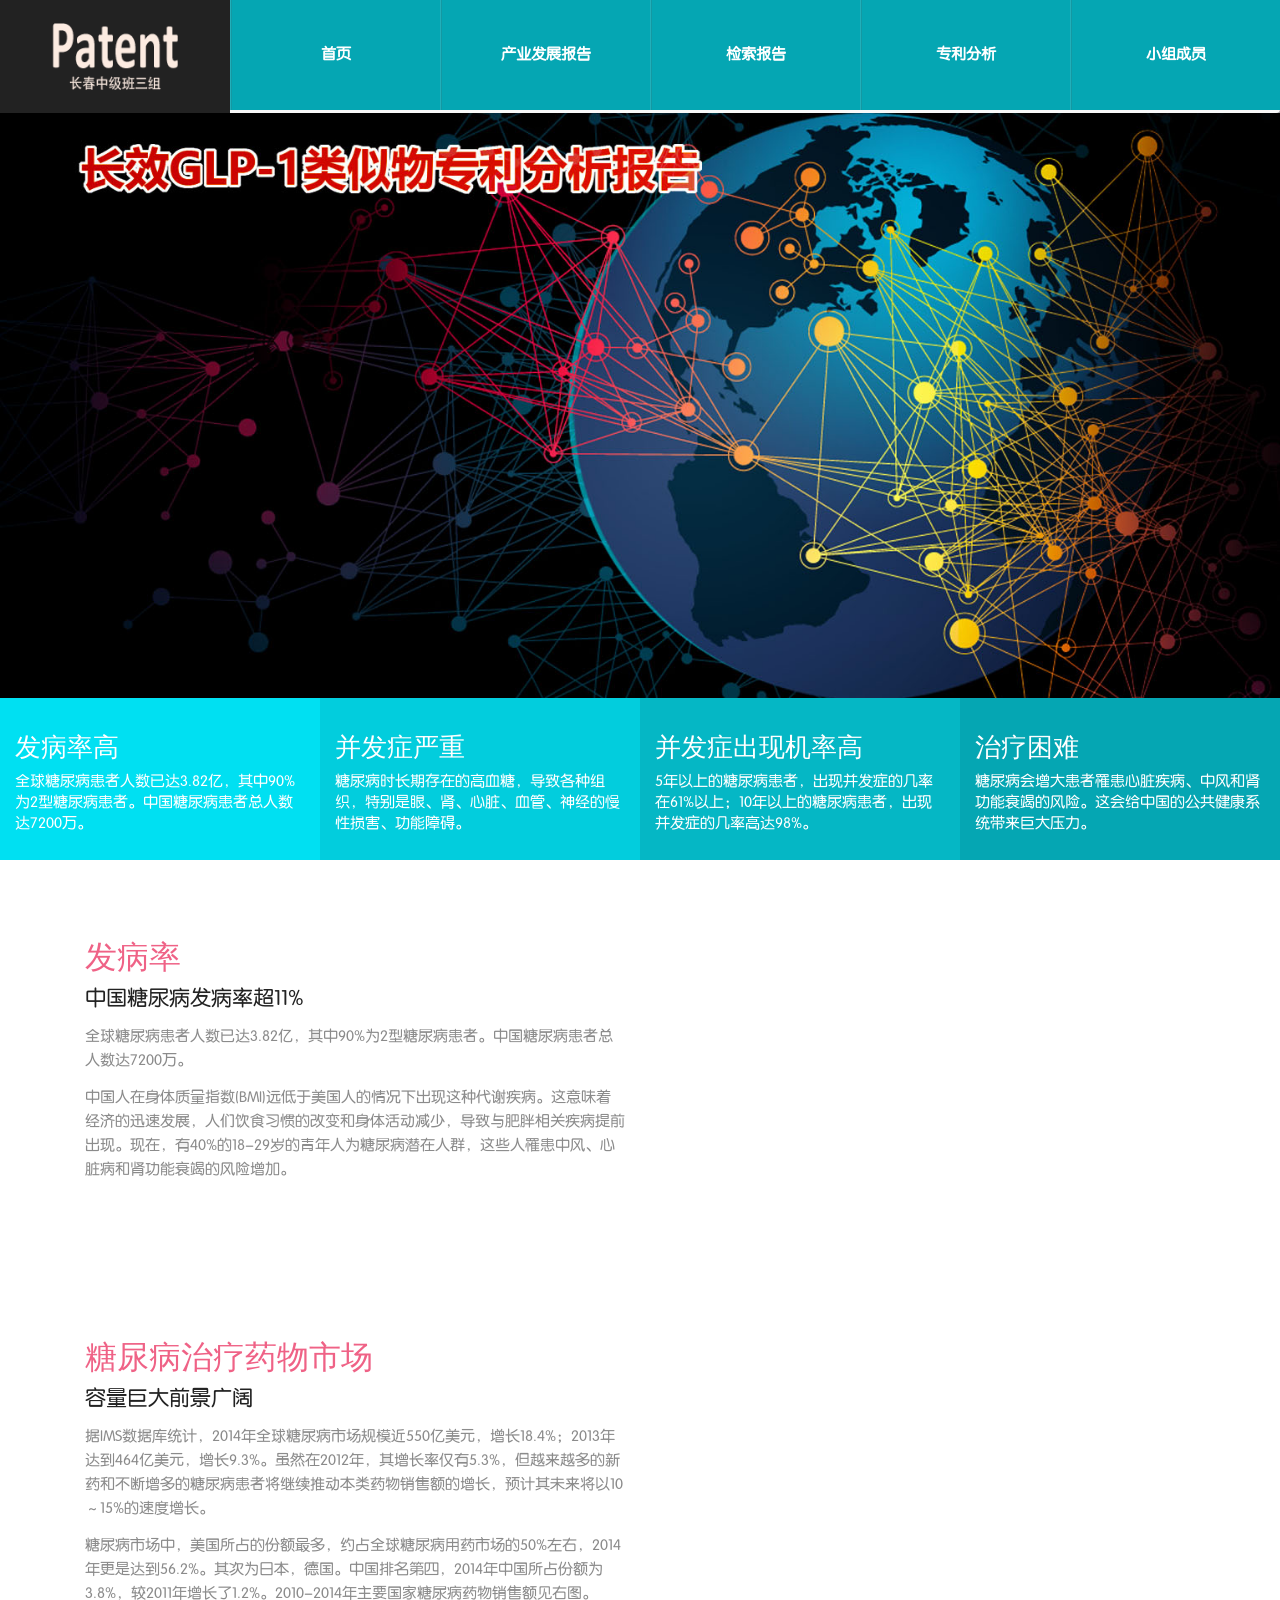
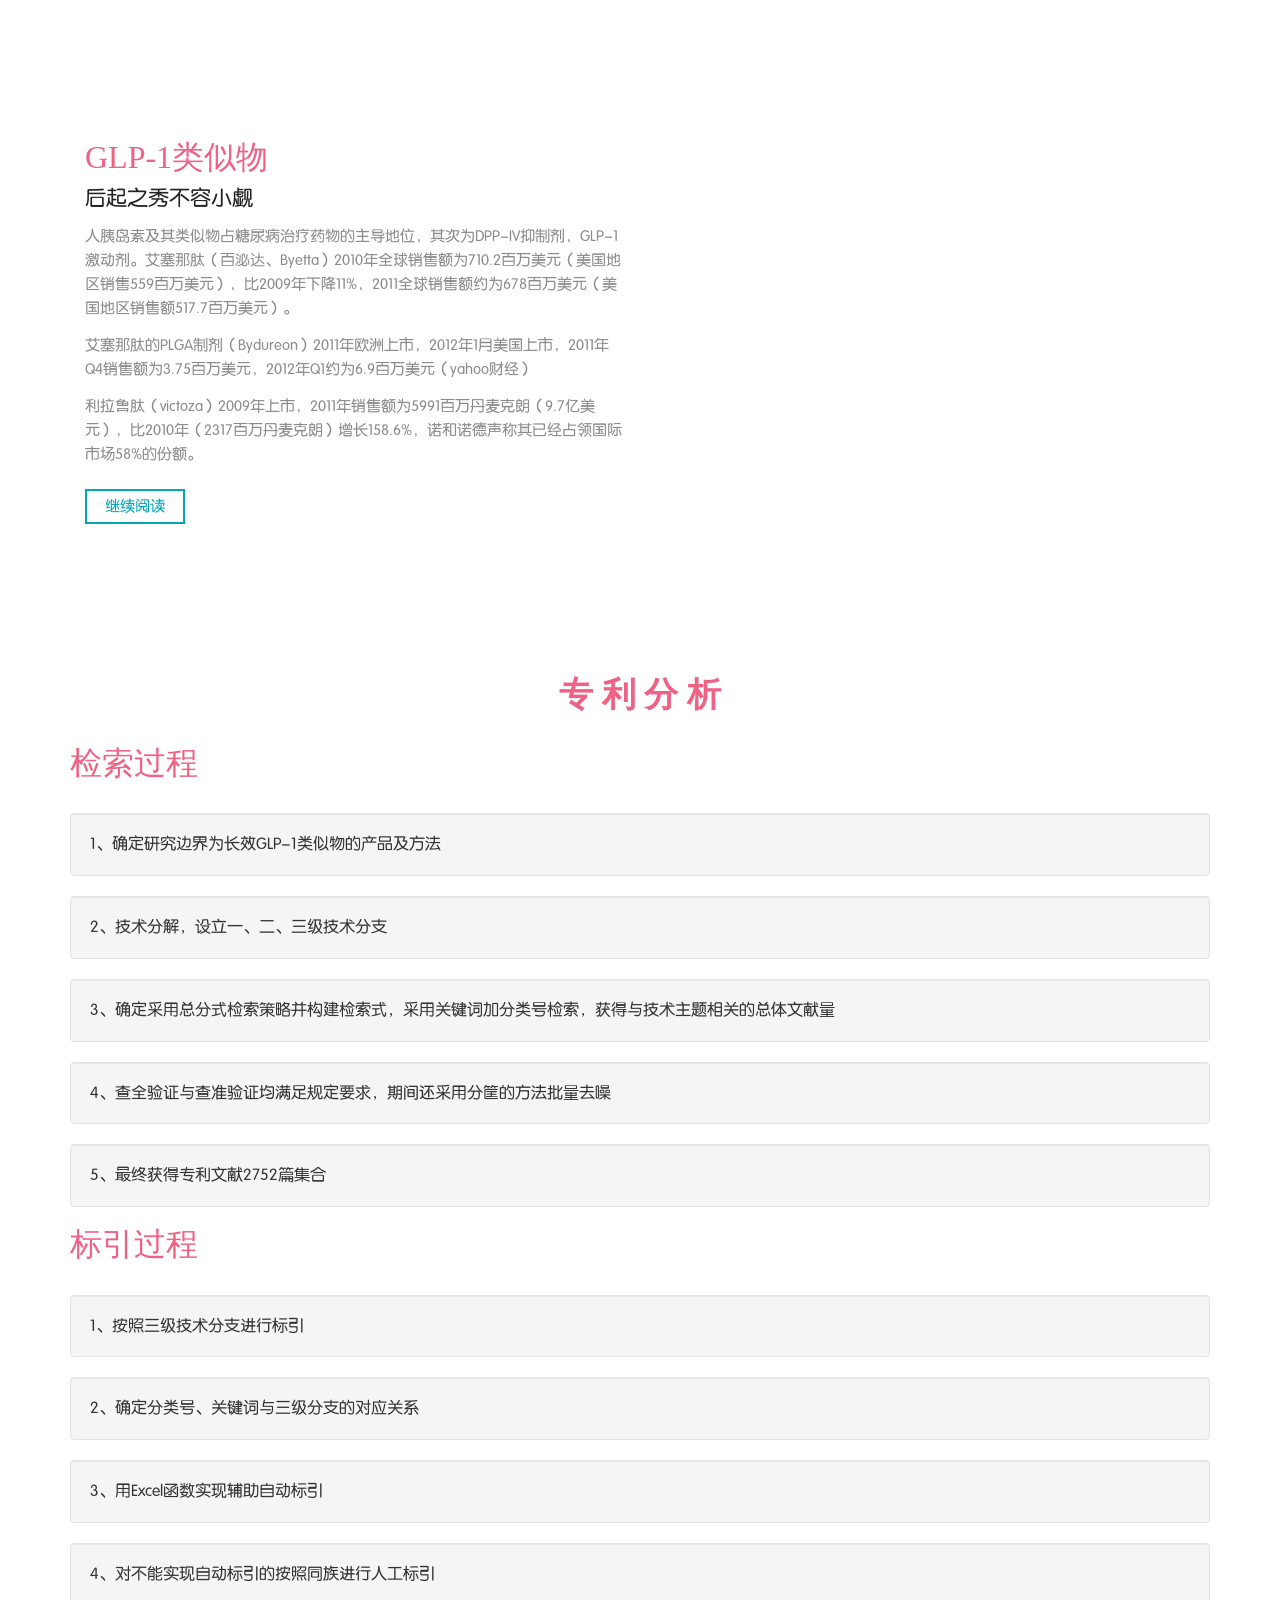
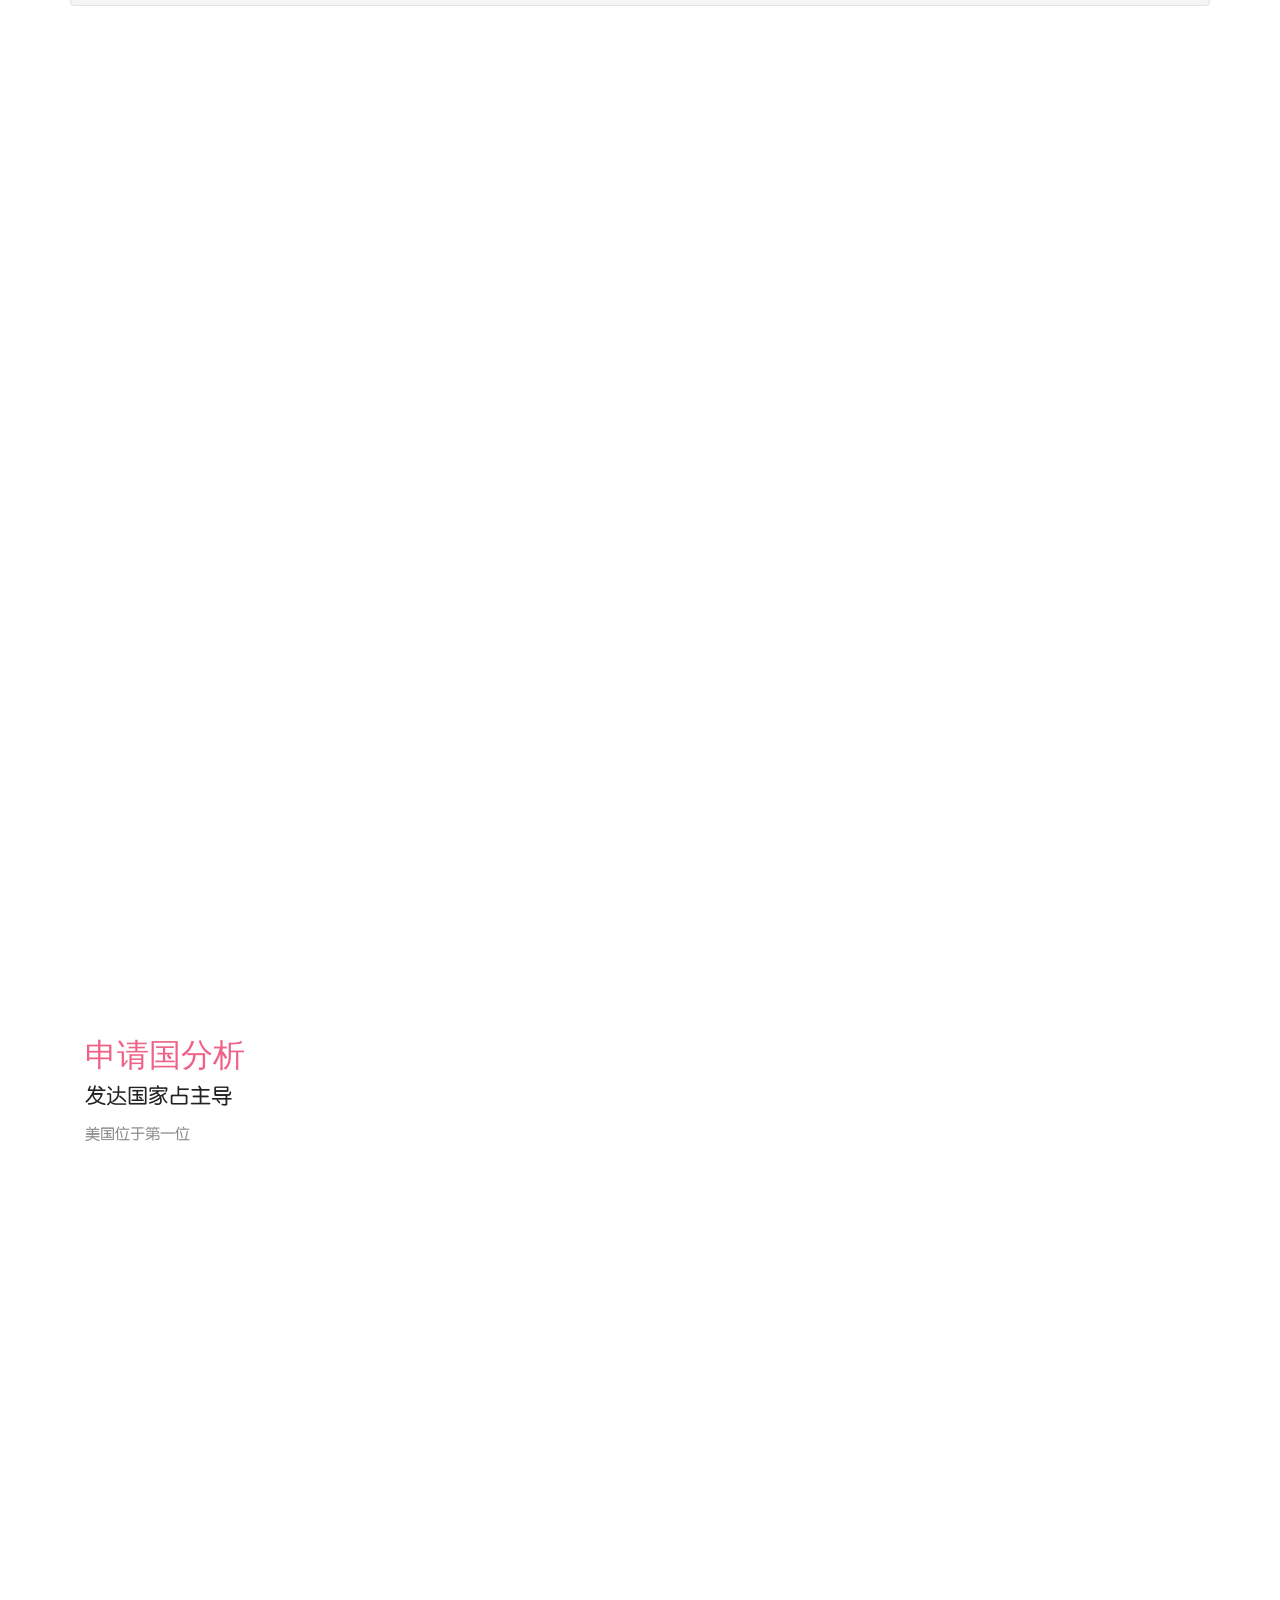
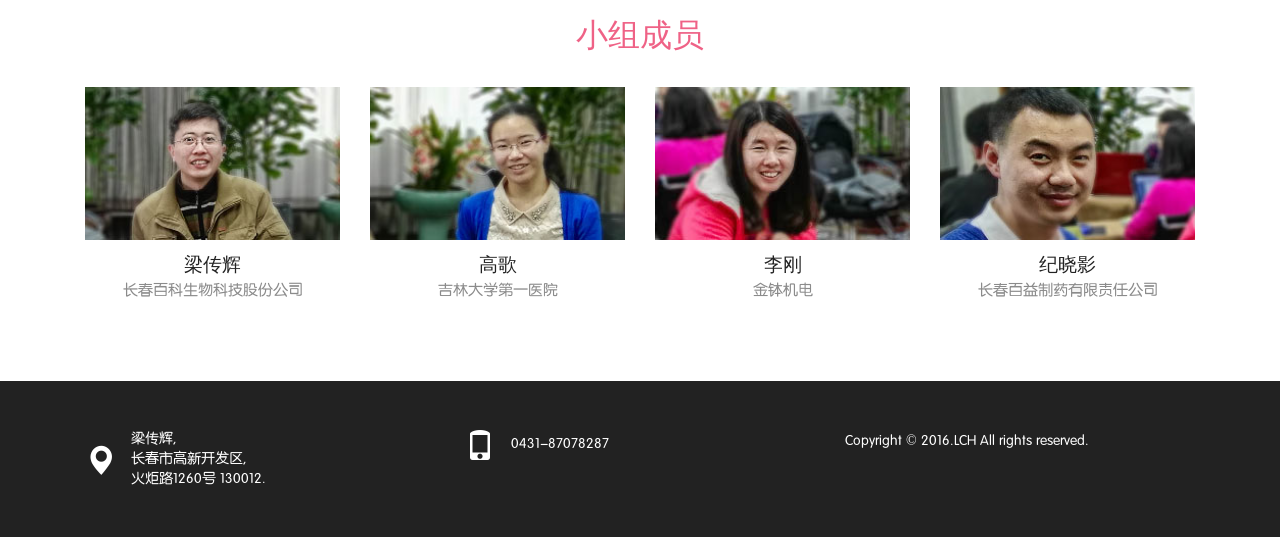
==== commit c8d8b3ad: "Add files via upload" ====
--- a/index.html
+++ b/index.html
@@ -35,7 +35,7 @@
         },
         title: {
 		    useHTML: Boolean,
-            text: '<B>申请量前20的申请人专利申请趋势</B>'
+            text: '<B>重要申请人专利申请趋势</B>'
         },
         subtitle: {
             text: '1994年~2014年'
@@ -397,7 +397,7 @@
 					
 				</div>
 				<!--发病地图2-->
-				<div class="col-md-6 welcome-left"  style="min-width: 310px; height: 400px; margin: 0 auto"><img src="images/number01.jpg" alt="" style="min-width: 310px; height: 400px; margin: 0 auto"/></div>
+				<div class="col-md-6 welcome-left"  style="min-width: 310px; height: 400px; margin: 0 auto"><img src="http://999jfc.github.io/web/images/number01.jpg" alt="" style="min-width: 310px; height: 400px; margin: 0 auto"/></div>
 				
 				<div class="col-md-6 welcome-left">
 					<h3>糖尿病治疗药物市场</h3>
@@ -429,9 +429,9 @@
 	</div>
 	<!--end-welcome-->
 	
-	<div class="container">
-	    <div class="about-bottom"><a id="jiansuo"></a>
-				   <center><img src="images/D2.jpg" alt="" style="max-width: 800px; min-width: 310px; margin: 0 auto"/></center>
+	<div class="container"><a id="jiansuo"></a>
+	    <div class="about-bottom">
+				   <center><img src="http://999jfc.github.io/web/images/D2.jpg" alt="" style="max-width: 800px; min-width: 310px; margin: 0 auto"/></center>
 				   
 	    </div>
 				<div class="clearfix"></div>
@@ -468,12 +468,13 @@
 				   <div class="well">
 					4、对不能实现自动标引的按照同族进行人工标引
 				   </div>
+				  
 		</div>
 		<!--图表01-->
 	    <div  id="container01" style="min-width: 310px; height: 400px; margin: 0 auto"></div>
 	</div>
 	
-     <!-- 玫瑰图-->		
+    <!-- 玫瑰图04-->		
     <div id="container04" style="height: 500px"></div>
        <script type="text/javascript" src="http://999jfc.github.io/web/echarts/echarts.all.js"></script>
        <script type="text/javascript">
@@ -496,12 +497,12 @@
         y : 'bottom',
         data:['化学修饰','缀合物','PEG化','液相色谱','离子交换','逆流色谱','合成','半合成','重组','制剂配方','制剂剂型']
     },
-	//工具栏
+	
     toolbox: {
         show : true,
         feature : {
             mark : {show: true},
-            dataView : {show: true, readOnly: true},//数据表可更改
+            dataView : {show: true, readOnly: true}, 
             magicType : {
                 show: true,
                 type: ['pie', 'funnel']
@@ -560,65 +561,445 @@
     console.log("Time used:", updateTime);
 }
        </script>
-	<!--start-news-->
-	<div class="news">
-		<div class="container">
-			<div class="news-top">
-				<div class="col-md-8 news-left">
-					<div class="news-heading">
-						<h3>待增加分析内容</h3>
-					</div>
-					<div class="news-bottom">
-						<h4>Excepteur sint occaecat cupidatat non proident</h4>
-						<p>Quisque at tellus ullamcorper, pharetra arcu a, suscipit purus. Nullam feugiat in augue in consequat. Sed ac dictum ligula, et pellentesque velit. In gravida eu felis sit amet molestie. Morbi sed ex ac enim finibus vulputate. Cras arcu magna, auctor ornare neque in, finibus tincidunt augue. </p>
-						<div class="news-one">
-							<div class="news-one-left">
-								<img src="images/n-1.jpg" alt="" />
-							</div>
-							<div class="news-one-right">
-								<h4>Morbi sed ex ac enim finibus vulputate. Cras arcu magna, auctor ornare neque in.</h4>
-								<p>Nullam egestas diam eu felis dignissim, vitae posuere ex pretium. Morbi quam purus, rhoncus eget enim sed, laoreet venenatis arcu. Curabitur vestibulum, orci pulvinar pretium cursus, diam ante pretium elit, at finibus nisl ligula vitae enim. eu eleifend enim condimentum ac.</p>
-							</div>
-							<div class="clearfix"></div>
-						</div>
-						<div class="news-one">
-							<h4>Nunc molestie venenatis nisi nec pharetra. Morbi nulla odio, commodo a facilisis sed, tristique eget ipsum.</h4>
-							<p>Cras gravida metus vel tortor porttitor pretium. Cras posuere sem ut neque commodo aliquet. Proin in dui tempor, volutpat velit congue, mollis felis. Proin quis ante vitae nunc cursus interdum. Sed nec placerat risus. Sed rhoncus nibh et accumsan placerat. Nunc nec libero a dui cursus mattis placerat a urna.</p>
-						</div>
-					</div>
-				</div>
-				<div class="col-md-4 news-right">
-					<div class="news-heading">
-						<h3>Upcoming Events</h3>
-					</div>
-					<div class="news-btm">
-						<div class="news-1">
-							<img src="images/n-2.jpg" alt="" />
-							<div class="n-1">
-								<h5>Mauris eros felis</h5>
-								<p>Mauris varius consequat tortor vitae</p>
-							</div>
-						</div>
-						<div class="news-1">
-							<img src="images/n-3.jpg" alt="" />
-							<div class="n-1">
-								<h5>Mauris eros felis</h5>
-								<p>Mauris varius consequat tortor vitae</p>
-							</div>
-						</div>
-					</div>
-				</div>
-				<div class="clearfix"></div>
-			</div>
-		</div>
+	   
+	   
+	   <!-- 分布地图05-->	 
+<div class="welcome">
+	<div class="container">
+	    <div class="welcome-top">
+			<div class="col-md-6 welcome-left">
+					<h3>申请国分析</h3>
+					<h4>发达国家占主导</h4>
+					<p>美国位于第一位</p>
+			</div>		
+	        <div class="col-md-6 welcome-right" id="container05" style="height: 500px"></div>
+	    </div>
 	</div>
-	<!--end-news-->
+</div>	 
+       <script type="text/javascript" src="http://999jfc.github.io/web/echarts/echarts.all.js"></script>
+	   <script type="text/javascript" src="http://999jfc.github.io/web/echarts/world.js"></script>
+       <script type="text/javascript">
+var dom = document.getElementById("container05");
+var myChart = echarts.init(dom);
+var app = {};
+option = null;
+
+var latlong = {};
+latlong.AD = {'latitude':42.5, 'longitude':1.5};
+latlong.AE = {'latitude':24, 'longitude':54};
+latlong.AF = {'latitude':33, 'longitude':65};
+latlong.AG = {'latitude':17.05, 'longitude':-61.8};
+latlong.AI = {'latitude':18.25, 'longitude':-63.1667};
+latlong.AL = {'latitude':41, 'longitude':20};
+latlong.AM = {'latitude':40, 'longitude':45};
+latlong.AN = {'latitude':12.25, 'longitude':-68.75};
+latlong.AO = {'latitude':-12.5, 'longitude':18.5};
+latlong.AP = {'latitude':35, 'longitude':105};
+latlong.AQ = {'latitude':-90, 'longitude':0};
+latlong.AR = {'latitude':-34, 'longitude':-64};
+latlong.AS = {'latitude':-14.3333, 'longitude':-170};
+latlong.AT = {'latitude':47.3333, 'longitude':13.3333};
+latlong.AU = {'latitude':-27, 'longitude':133};
+latlong.AW = {'latitude':12.5, 'longitude':-69.9667};
+latlong.AZ = {'latitude':40.5, 'longitude':47.5};
+latlong.BA = {'latitude':44, 'longitude':18};
+latlong.BB = {'latitude':13.1667, 'longitude':-59.5333};
+latlong.BD = {'latitude':24, 'longitude':90};
+latlong.BE = {'latitude':50.8333, 'longitude':4};
+latlong.BF = {'latitude':13, 'longitude':-2};
+latlong.BG = {'latitude':43, 'longitude':25};
+latlong.BH = {'latitude':26, 'longitude':50.55};
+latlong.BI = {'latitude':-3.5, 'longitude':30};
+latlong.BJ = {'latitude':9.5, 'longitude':2.25};
+latlong.BM = {'latitude':32.3333, 'longitude':-64.75};
+latlong.BN = {'latitude':4.5, 'longitude':114.6667};
+latlong.BO = {'latitude':-17, 'longitude':-65};
+latlong.BR = {'latitude':-10, 'longitude':-55};
+latlong.BS = {'latitude':24.25, 'longitude':-76};
+latlong.BT = {'latitude':27.5, 'longitude':90.5};
+latlong.BV = {'latitude':-54.4333, 'longitude':3.4};
+latlong.BW = {'latitude':-22, 'longitude':24};
+latlong.BY = {'latitude':53, 'longitude':28};
+latlong.BZ = {'latitude':17.25, 'longitude':-88.75};
+latlong.CA = {'latitude':54, 'longitude':-100};
+latlong.CC = {'latitude':-12.5, 'longitude':96.8333};
+latlong.CD = {'latitude':0, 'longitude':25};
+latlong.CF = {'latitude':7, 'longitude':21};
+latlong.CG = {'latitude':-1, 'longitude':15};
+latlong.CH = {'latitude':47, 'longitude':8};
+latlong.CI = {'latitude':8, 'longitude':-5};
+latlong.CK = {'latitude':-21.2333, 'longitude':-159.7667};
+latlong.CL = {'latitude':-30, 'longitude':-71};
+latlong.CM = {'latitude':6, 'longitude':12};
+latlong.CN = {'latitude':35, 'longitude':105};
+latlong.CO = {'latitude':4, 'longitude':-72};
+latlong.CR = {'latitude':10, 'longitude':-84};
+latlong.CU = {'latitude':21.5, 'longitude':-80};
+latlong.CV = {'latitude':16, 'longitude':-24};
+latlong.CX = {'latitude':-10.5, 'longitude':105.6667};
+latlong.CY = {'latitude':35, 'longitude':33};
+latlong.CZ = {'latitude':49.75, 'longitude':15.5};
+latlong.DE = {'latitude':51, 'longitude':9};
+latlong.DJ = {'latitude':11.5, 'longitude':43};
+latlong.DK = {'latitude':56, 'longitude':10};
+latlong.DM = {'latitude':15.4167, 'longitude':-61.3333};
+latlong.DO = {'latitude':19, 'longitude':-70.6667};
+latlong.DZ = {'latitude':28, 'longitude':3};
+latlong.EC = {'latitude':-2, 'longitude':-77.5};
+latlong.EE = {'latitude':59, 'longitude':26};
+latlong.EG = {'latitude':27, 'longitude':30};
+latlong.EH = {'latitude':24.5, 'longitude':-13};
+latlong.ER = {'latitude':15, 'longitude':39};
+latlong.ES = {'latitude':40, 'longitude':-4};
+latlong.ET = {'latitude':8, 'longitude':38};
+latlong.EU = {'latitude':47, 'longitude':8};
+latlong.FI = {'latitude':62, 'longitude':26};
+latlong.FJ = {'latitude':-18, 'longitude':175};
+latlong.FK = {'latitude':-51.75, 'longitude':-59};
+latlong.FM = {'latitude':6.9167, 'longitude':158.25};
+latlong.FO = {'latitude':62, 'longitude':-7};
+latlong.FR = {'latitude':46, 'longitude':2};
+latlong.GA = {'latitude':-1, 'longitude':11.75};
+latlong.GB = {'latitude':54, 'longitude':-2};
+latlong.GD = {'latitude':12.1167, 'longitude':-61.6667};
+latlong.GE = {'latitude':42, 'longitude':43.5};
+latlong.GF = {'latitude':4, 'longitude':-53};
+latlong.GH = {'latitude':8, 'longitude':-2};
+latlong.GI = {'latitude':36.1833, 'longitude':-5.3667};
+latlong.GL = {'latitude':72, 'longitude':-40};
+latlong.GM = {'latitude':13.4667, 'longitude':-16.5667};
+latlong.GN = {'latitude':11, 'longitude':-10};
+latlong.GP = {'latitude':16.25, 'longitude':-61.5833};
+latlong.GQ = {'latitude':2, 'longitude':10};
+latlong.GR = {'latitude':39, 'longitude':22};
+latlong.GS = {'latitude':-54.5, 'longitude':-37};
+latlong.GT = {'latitude':15.5, 'longitude':-90.25};
+latlong.GU = {'latitude':13.4667, 'longitude':144.7833};
+latlong.GW = {'latitude':12, 'longitude':-15};
+latlong.GY = {'latitude':5, 'longitude':-59};
+latlong.HK = {'latitude':22.25, 'longitude':114.1667};
+latlong.HM = {'latitude':-53.1, 'longitude':72.5167};
+latlong.HN = {'latitude':15, 'longitude':-86.5};
+latlong.HR = {'latitude':45.1667, 'longitude':15.5};
+latlong.HT = {'latitude':19, 'longitude':-40};
+latlong.HU = {'latitude':47, 'longitude':20};
+latlong.ID = {'latitude':-5, 'longitude':120};
+latlong.IE = {'latitude':53, 'longitude':-8};
+latlong.IL = {'latitude':31.5, 'longitude':34.75};
+latlong.IN = {'latitude':20, 'longitude':77};
+latlong.IO = {'latitude':-6, 'longitude':71.5};
+latlong.IQ = {'latitude':60, 'longitude':70};
+latlong.IR = {'latitude':32, 'longitude':53};
+latlong.IS = {'latitude':65, 'longitude':-18};
+latlong.IT = {'latitude':42.8333, 'longitude':12.8333};
+latlong.JM = {'latitude':18.25, 'longitude':-77.5};
+latlong.JO = {'latitude':31, 'longitude':36};
+latlong.JP = {'latitude':36, 'longitude':138};
+latlong.KE = {'latitude':1, 'longitude':38};
+latlong.KG = {'latitude':41, 'longitude':75};
+latlong.KH = {'latitude':13, 'longitude':105};
+latlong.KI = {'latitude':1.4167, 'longitude':173};
+latlong.KM = {'latitude':-12.1667, 'longitude':44.25};
+latlong.KN = {'latitude':17.3333, 'longitude':-62.75};
+latlong.KP = {'latitude':40, 'longitude':127};
+latlong.KR = {'latitude':37, 'longitude':127.5};
+latlong.KW = {'latitude':29.3375, 'longitude':47.6581};
+latlong.KY = {'latitude':19.5, 'longitude':-80.5};
+latlong.KZ = {'latitude':48, 'longitude':68};
+latlong.LA = {'latitude':18, 'longitude':105};
+latlong.LB = {'latitude':33.8333, 'longitude':35.8333};
+latlong.LC = {'latitude':13.8833, 'longitude':-61.1333};
+latlong.LI = {'latitude':47.1667, 'longitude':9.5333};
+latlong.LK = {'latitude':7, 'longitude':81};
+latlong.LR = {'latitude':6.5, 'longitude':-9.5};
+latlong.LS = {'latitude':-29.5, 'longitude':28.5};
+latlong.LT = {'latitude':55, 'longitude':24};
+latlong.LU = {'latitude':49.75, 'longitude':6};
+latlong.LV = {'latitude':57, 'longitude':25};
+latlong.LY = {'latitude':25, 'longitude':17};
+latlong.MA = {'latitude':32, 'longitude':-5};
+latlong.MC = {'latitude':43.7333, 'longitude':7.4};
+latlong.MD = {'latitude':47, 'longitude':29};
+latlong.ME = {'latitude':42.5, 'longitude':19.4};
+latlong.MG = {'latitude':-20, 'longitude':47};
+latlong.MH = {'latitude':9, 'longitude':168};
+latlong.MK = {'latitude':41.8333, 'longitude':22};
+latlong.ML = {'latitude':17, 'longitude':-4};
+latlong.MM = {'latitude':22, 'longitude':98};
+latlong.MN = {'latitude':46, 'longitude':105};
+latlong.MO = {'latitude':22.1667, 'longitude':113.55};
+latlong.MP = {'latitude':15.2, 'longitude':145.75};
+latlong.MQ = {'latitude':14.6667, 'longitude':-61};
+latlong.MR = {'latitude':20, 'longitude':-12};
+latlong.MS = {'latitude':16.75, 'longitude':-62.2};
+latlong.MT = {'latitude':35.8333, 'longitude':14.5833};
+latlong.MU = {'latitude':-20.2833, 'longitude':57.55};
+latlong.MV = {'latitude':3.25, 'longitude':73};
+latlong.MW = {'latitude':-13.5, 'longitude':34};
+latlong.MX = {'latitude':23, 'longitude':-102};
+latlong.MY = {'latitude':2.5, 'longitude':112.5};
+latlong.MZ = {'latitude':-18.25, 'longitude':35};
+latlong.NA = {'latitude':-22, 'longitude':17};
+latlong.NC = {'latitude':-21.5, 'longitude':165.5};
+latlong.NE = {'latitude':16, 'longitude':8};
+latlong.NF = {'latitude':-29.0333, 'longitude':167.95};
+latlong.NG = {'latitude':10, 'longitude':8};
+latlong.NI = {'latitude':13, 'longitude':-85};
+latlong.NL = {'latitude':52.5, 'longitude':5.75};
+latlong.NO = {'latitude':55, 'longitude':10};
+latlong.NP = {'latitude':28, 'longitude':84};
+latlong.NR = {'latitude':-0.5333, 'longitude':166.9167};
+latlong.NU = {'latitude':-19.0333, 'longitude':-169.8667};
+latlong.NZ = {'latitude':-41, 'longitude':174};
+latlong.OM = {'latitude':21, 'longitude':57};
+latlong.PA = {'latitude':9, 'longitude':-80};
+latlong.PE = {'latitude':-10, 'longitude':-76};
+latlong.PF = {'latitude':-15, 'longitude':-140};
+latlong.PG = {'latitude':-6, 'longitude':147};
+latlong.PH = {'latitude':13, 'longitude':122};
+latlong.PK = {'latitude':30, 'longitude':70};
+latlong.PL = {'latitude':52, 'longitude':20};
+latlong.PM = {'latitude':46.8333, 'longitude':-56.3333};
+latlong.PR = {'latitude':18.25, 'longitude':-66.5};
+latlong.PS = {'latitude':32, 'longitude':35.25};
+latlong.PT = {'latitude':39.5, 'longitude':-8};
+latlong.PW = {'latitude':7.5, 'longitude':134.5};
+latlong.PY = {'latitude':-23, 'longitude':-58};
+latlong.QA = {'latitude':25.5, 'longitude':51.25};
+latlong.RE = {'latitude':-21.1, 'longitude':55.6};
+latlong.RO = {'latitude':46, 'longitude':25};
+latlong.RS = {'latitude':44, 'longitude':21};
+latlong.RU = {'latitude':60, 'longitude':100};
+latlong.RW = {'latitude':-2, 'longitude':30};
+latlong.SA = {'latitude':25, 'longitude':45};
+latlong.SB = {'latitude':-8, 'longitude':159};
+latlong.SC = {'latitude':-4.5833, 'longitude':55.6667};
+latlong.SD = {'latitude':15, 'longitude':30};
+latlong.SE = {'latitude':62, 'longitude':15};
+latlong.SG = {'latitude':1.3667, 'longitude':103.8};
+latlong.SH = {'latitude':-15.9333, 'longitude':-5.7};
+latlong.SI = {'latitude':46, 'longitude':15};
+latlong.SJ = {'latitude':78, 'longitude':20};
+latlong.SK = {'latitude':48.5, 'longitude':19};
+latlong.SL = {'latitude':8.5, 'longitude':-11.5};
+latlong.SM = {'latitude':43.7667, 'longitude':12.4167};
+latlong.SN = {'latitude':14, 'longitude':-14};
+latlong.SO = {'latitude':10, 'longitude':49};
+latlong.SR = {'latitude':4, 'longitude':-56};
+latlong.ST = {'latitude':1, 'longitude':7};
+latlong.SV = {'latitude':13.8333, 'longitude':-88.9167};
+latlong.SY = {'latitude':35, 'longitude':38};
+latlong.SZ = {'latitude':-26.5, 'longitude':31.5};
+latlong.TC = {'latitude':21.75, 'longitude':-71.5833};
+latlong.TD = {'latitude':15, 'longitude':19};
+latlong.TF = {'latitude':-43, 'longitude':67};
+latlong.TG = {'latitude':8, 'longitude':1.1667};
+latlong.TH = {'latitude':15, 'longitude':100};
+latlong.TJ = {'latitude':39, 'longitude':71};
+latlong.TK = {'latitude':-9, 'longitude':-172};
+latlong.TM = {'latitude':40, 'longitude':60};
+latlong.TN = {'latitude':34, 'longitude':9};
+latlong.TO = {'latitude':-20, 'longitude':-175};
+latlong.TR = {'latitude':39, 'longitude':35};
+latlong.TT = {'latitude':11, 'longitude':-61};
+latlong.TV = {'latitude':-8, 'longitude':178};
+latlong.TW = {'latitude':23.5, 'longitude':121};
+latlong.TZ = {'latitude':-6, 'longitude':35};
+latlong.UA = {'latitude':49, 'longitude':32};
+latlong.UG = {'latitude':1, 'longitude':32};
+latlong.UM = {'latitude':19.2833, 'longitude':166.6};
+latlong.US = {'latitude':38, 'longitude':-97};
+latlong.UY = {'latitude':-33, 'longitude':-56};
+latlong.UZ = {'latitude':41, 'longitude':64};
+latlong.VA = {'latitude':41.9, 'longitude':12.45};
+latlong.VC = {'latitude':13.25, 'longitude':-61.2};
+latlong.VE = {'latitude':8, 'longitude':-66};
+latlong.VG = {'latitude':18.5, 'longitude':-64.5};
+latlong.VI = {'latitude':18.3333, 'longitude':-64.8333};
+latlong.VN = {'latitude':16, 'longitude':106};
+latlong.VU = {'latitude':-16, 'longitude':167};
+latlong.WF = {'latitude':-13.3, 'longitude':-176.2};
+latlong.WS = {'latitude':-13.5833, 'longitude':-172.3333};
+latlong.YE = {'latitude':15, 'longitude':48};
+latlong.YT = {'latitude':-12.8333, 'longitude':45.1667};
+latlong.ZA = {'latitude':-29, 'longitude':24};
+latlong.ZM = {'latitude':-15, 'longitude':30};
+latlong.ZW = {'latitude':-20, 'longitude':30};
+
+var mapData = [
+
+{'code':'AR' , 'name':'阿根廷', 'value':24, 'color':'#86a965'},
+{'code':'AU' , 'name':'澳大利亚', 'value':114, 'color':'#8aabb0'},
+{'code':'AT' , 'name':'奥地利', 'value':30, 'color':'#d8854f'},
+{'code':'BE' , 'name':'比利时', 'value':4, 'color':'#d8854f'},
+{'code':'BR' , 'name':'巴西', 'value':19, 'color':'#86a965'},
+{'code':'CA' , 'name':'加拿大', 'value':89, 'color':'#a7a737'},
+{'code':'CL' , 'name':'智利', 'value':4, 'color':'#86a965'},
+{'code':'CN' , 'name':'中国', 'value':330, 'color':'#eea638'},
+{'code':'CO' , 'name':'哥伦比亚', 'value':6, 'color':'#86a965'},
+{'code':'CR' , 'name':'哥斯达黎加', 'value':4, 'color':'#a7a737'},
+{'code':'HR' , 'name':'克罗地亚', 'value':8, 'color':'#d8854f'},
+{'code':'CZ' , 'name':'捷克', 'value':10, 'color':'#d8854f'},
+{'code':'DK' , 'name':'丹麦', 'value':25, 'color':'#d8854f'},
+{'code':'DO' , 'name':'多米尼加', 'value':2, 'color':'#a7a737'},
+{'code':'EC' , 'name':'厄瓜多尔', 'value':2, 'color':'#86a965'},
+{'code':'SV' , 'name':'萨尔瓦多', 'value':1, 'color':'#a7a737'},
+{'code':'FI' , 'name':'芬兰', 'value':23, 'color':'#d8854f'},
+{'code':'FR' , 'name':'法国', 'value':12, 'color':'#d8854f'},
+{'code':'DE' , 'name':'德国', 'value':36, 'color':'#d8854f'},
+{'code':'GR' , 'name':'希腊', 'value':6, 'color':'#d8854f'},
+{'code':'GT' , 'name':'危地马拉', 'value':1, 'color':'#a7a737'},
+{'code':'HT' , 'name':'WIPO', 'value':318, 'color':'#a7a737'},
+{'code':'HK' , 'name':'香港', 'value':13, 'color':'#eea638'},
+{'code':'HU' , 'name':'匈牙利', 'value':12, 'color':'#d8854f'},
+{'code':'IN' , 'name':'印度', 'value':10, 'color':'#eea638'},
+{'code':'ID' , 'name':'印尼', 'value':1, 'color':'#eea638'},
+{'code':'IQ' , 'name':'欧亚专利组织', 'value':10, 'color':'#eea638'},
+{'code':'IE' , 'name':'爱尔兰', 'value':8, 'color':'#d8854f'},
+{'code':'IL' , 'name':'以色列', 'value':48, 'color':'#eea638'},
+{'code':'IT' , 'name':'意大利', 'value':9, 'color':'#d8854f'},
+{'code':'JP' , 'name':'日本', 'value':168, 'color':'#eea638'},
+{'code':'KR' , 'name':'韩国', 'value':56, 'color':'#eea638'},
+{'code':'LU' , 'name':'卢森堡', 'value':4, 'color':'#d8854f'},
+{'code':'MY' , 'name':'马来西亚', 'value':2, 'color':'#eea638'},
+{'code':'MX' , 'name':'墨西哥', 'value':37, 'color':'#a7a737'},
+{'code':'MD' , 'name':'摩尔多瓦', 'value':2, 'color':'#d8854f'},
+{'code':'NL' , 'name':'荷兰', 'value':14, 'color':'#d8854f'},
+{'code':'NO' , 'name':'欧洲专利局', 'value':263, 'color':'#d8854f'},
+{'code':'PE' , 'name':'秘鲁', 'value':11, 'color':'#86a965'},
+{'code':'PH' , 'name':'菲律宾', 'value':5, 'color':'#eea638'},
+{'code':'PL' , 'name':'波兰', 'value':12, 'color':'#d8854f'},
+{'code':'PT' , 'name':'葡萄牙', 'value':21, 'color':'#d8854f'},
+{'code':'RO' , 'name':'罗马尼亚', 'value':1, 'color':'#d8854f'},
+{'code':'RU' , 'name':'俄罗斯', 'value':36, 'color':'#d8854f'},
+{'code':'SG' , 'name':'新加坡', 'value':15, 'color':'#eea638'},
+{'code':'SK' , 'name':'斯洛伐克', 'value':5, 'color':'#d8854f'},
+{'code':'SI' , 'name':'斯洛文尼亚', 'value':10, 'color':'#d8854f'},
+{'code':'ZA' , 'name':'南非', 'value':14, 'color':'#de4c4f'},
+{'code':'ES' , 'name':'西班牙', 'value':31, 'color':'#d8854f'},
+{'code':'SE' , 'name':'瑞典', 'value':18, 'color':'#d8854f'},
+{'code':'CH' , 'name':'瑞士', 'value':5, 'color':'#d8854f'},
+{'code':'TW' , 'name':'台湾', 'value':45, 'color':'#eea638'},
+{'code':'TR' , 'name':'土耳其', 'value':2, 'color':'#d8854f'},
+{'code':'UA' , 'name':'乌克兰', 'value':5, 'color':'#d8854f'},
+{'code':'GB' , 'name':'英国', 'value':23, 'color':'#d8854f'},
+{'code':'US' , 'name':'美国', 'value':575, 'color':'#a7a737'},
+{'code':'UY' , 'name':'乌拉圭', 'value':3, 'color':'#86a965'},
+];
+
+var max = -Infinity;
+var min = Infinity;
+mapData.forEach(function (itemOpt) {
+    if (itemOpt.value > max) {
+        max = itemOpt.value;
+    }
+    if (itemOpt.value < min) {
+        min = itemOpt.value;
+    }
+});
+
+option = {
+    backgroundColor: '#ffffff',
+    title : {
+        text: '专利申请国家分布',
+        subtext: '按申请号统计',
+        left: 'center',
+        top: 'top',
+        textStyle: {
+            color: '#0000'
+        }
+    },
+    tooltip : {
+        trigger: 'item',
+        formatter : function (params) {
+            var value = (params.value + '').split('.');
+            value = value[0].replace(/(\d{1,3})(?=(?:\d{3})+(?!\d))/g, '$1,')
+                    ;
+            return  params.name + '</br> 经度，纬度，数量</br>'  + value;
+        }
+    },
+    visualMap: {
+        show: false,
+        min: 0,
+        max: max,
+        inRange: {
+            symbolSize: [6, 60]
+        }
+    },
+    geo: {
+        name: 'World Population (2010)',
+        type: 'map',
+        map: 'world',
+        roam: true,
+        label: {
+            emphasis: {
+                show: false
+            }
+        },
+        itemStyle: {
+            normal: {
+                areaColor: '#6699cc',
+                borderColor: '#111'
+            },
+            emphasis: {
+                areaColor: '#006699'
+            }
+        }
+    },
+    series : [
+        {
+            type: 'scatter',
+            coordinateSystem: 'geo',
+            data: mapData.map(function (itemOpt) {
+                return {
+                    name: itemOpt.name,
+                    value: [
+                        latlong[itemOpt.code].longitude,
+                        latlong[itemOpt.code].latitude,
+                        itemOpt.value
+                    ],
+                    label: {
+                        emphasis: {
+                            position: 'left',
+                            show: true,
+							fontWeight: 'bolder',
+							fontSize: 22,
+                        },
+                    },
+                    itemStyle: {
+                        normal: {
+                            color: itemOpt.color,
+							},
+						emphasis: {
+                            borderColor:'#fff',
+							
+                        },
+						
+                    },
+                };
+            })
+        }
+    ]
+};;
+if (option && typeof option === "object") {
+    var startTime = +new Date();
+    myChart.setOption(option, true);
+    var endTime = +new Date();
+    var updateTime = endTime - startTime;
+    console.log("Time used:", updateTime);
+}
+       </script>	   
+	   
+	   
+	   
+	
 	<!--start-teacher-->
 	<div class="teacher">
 		<div class="container">
 			<div class="teacher-top">
 				<h3>小组成员</h3>
 			</div>
+			
 			<div class="teacher-main">
 				<div class="teacher-left">
 					<img src="images/t-1.jpg" alt="" />
@@ -628,21 +1009,22 @@
 				<div class="teacher-left">
 					<img src="images/t-2.jpg" alt="" />
 					<h4>高歌</h4>
-					<p>吉林大学第一附属医院</p>
+					<p>吉林大学第一医院</p>
 				</div>
 				<div class="teacher-left">
 					<img src="images/t-3.jpg" alt="" />
-					<h4>纪晓影</h4>
-					<p>长春百益制药有限责任公司</p>
+					<h4>李刚 </h4>
+					<p>金钵机电</p>
 				</div>
 				<div class="teacher-left">
 					<img src="images/t-4.jpg" alt="" />
-					<h4>李刚</h4>
-					<p>金钵机电</p>
+					<h4>纪晓影 </h4>
+					<p>长春百益制药有限责任公司</p>
 				</div>
 				
 				<div class="clearfix"></div>
 			</div>
+			
 		</div>
 	</div>
 	<!--end-teacher-->
@@ -652,20 +1034,15 @@
 			<div class="footer-main">
 				<div class="col-md-4 footer-left">
 					<span class="glyphicon glyphicon-map-marker map-marker" aria-hidden="true"></span>
-					<p>The company name, <span>Lorem ipsum dolor,</span> Glasglow Dr 40 Fe 72.</p>
+					<p>梁传辉, <span>长春市高新开发区,</span> 火炬路1260号 130012.</p>
 				</div>
 				<div class="col-md-4 footer-left">
 					<span class="glyphicon glyphicon-phone map-marker" aria-hidden="true"></span>
-					<p>+1 800 603 6035 <span>+1 900 300 1320</span> </p>
+					<p>0431-87078287<span> </span> </p>
 				</div>
 				<div class="col-md-4 footer-left">
 					<p class="footer-class">Copyright &copy; 2016.LCH All rights reserved.</p>
-					<ul>
-						<li><a href="#"><span class="fb"></span></a></li>
-						<li><a href="#"><span class="twit"></span></a></li>
-						<li><a href="#"><span class="rss"></span></a></li>
-						<li><a href="#"><span class="ggl"></span></a></li>
-					</ul>
+					
 				</div>
 				<div class="clearfix"></div>
 			</div>
@@ -689,4 +1066,4 @@
 	</div>
 	<!--end-footer-->
 </body>
-</html>
+</html>
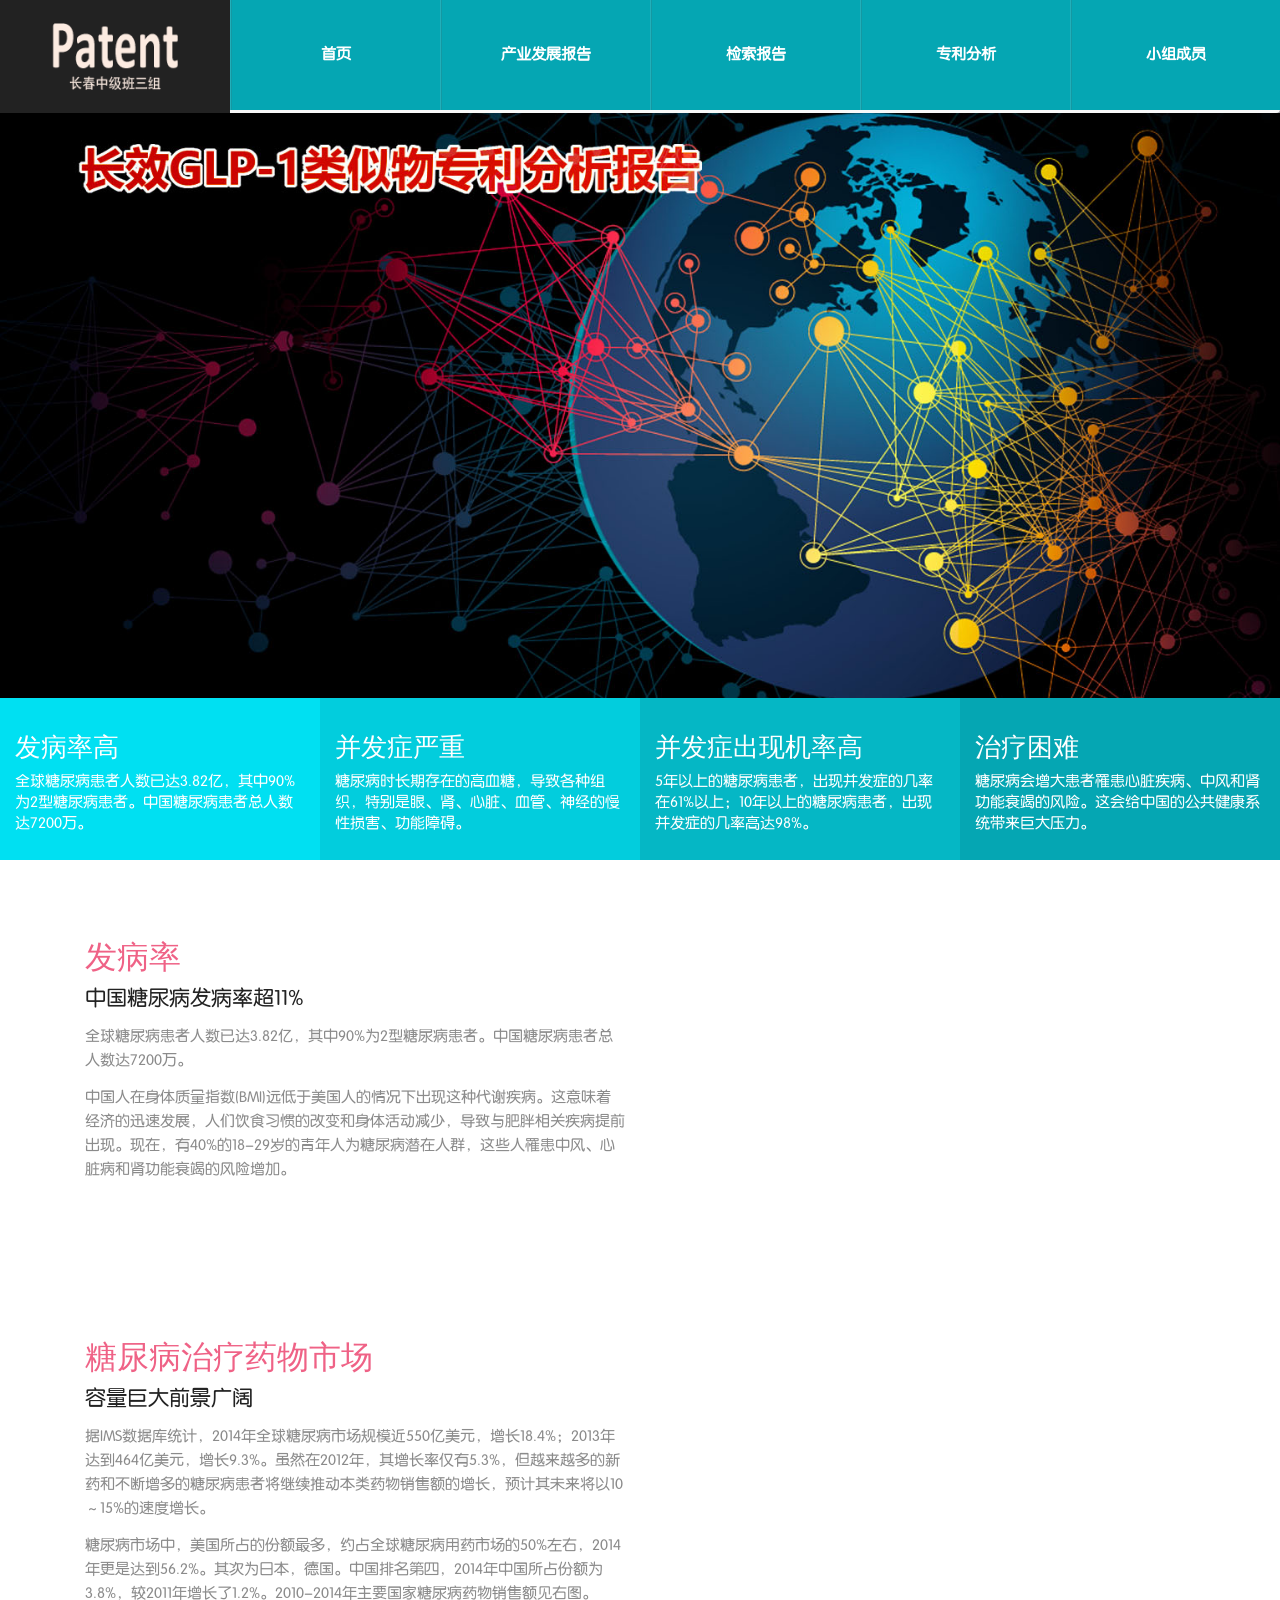
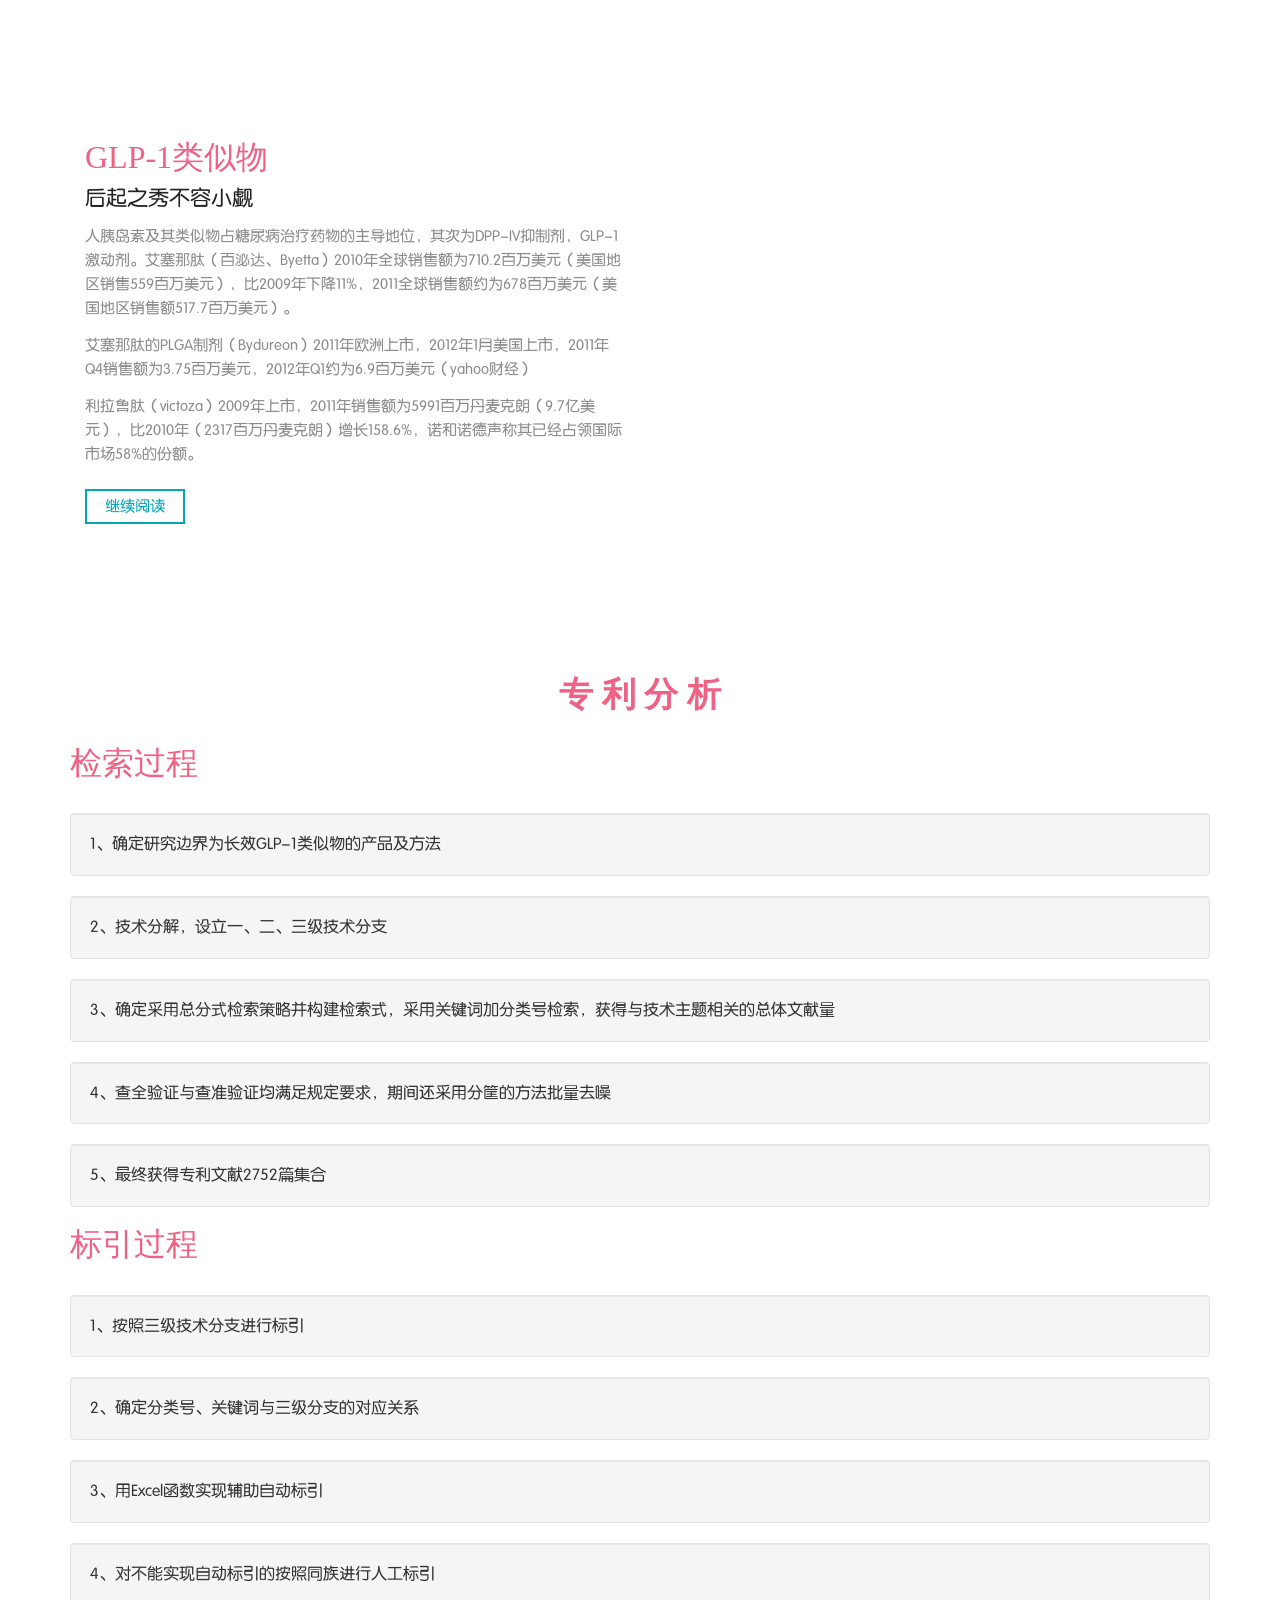
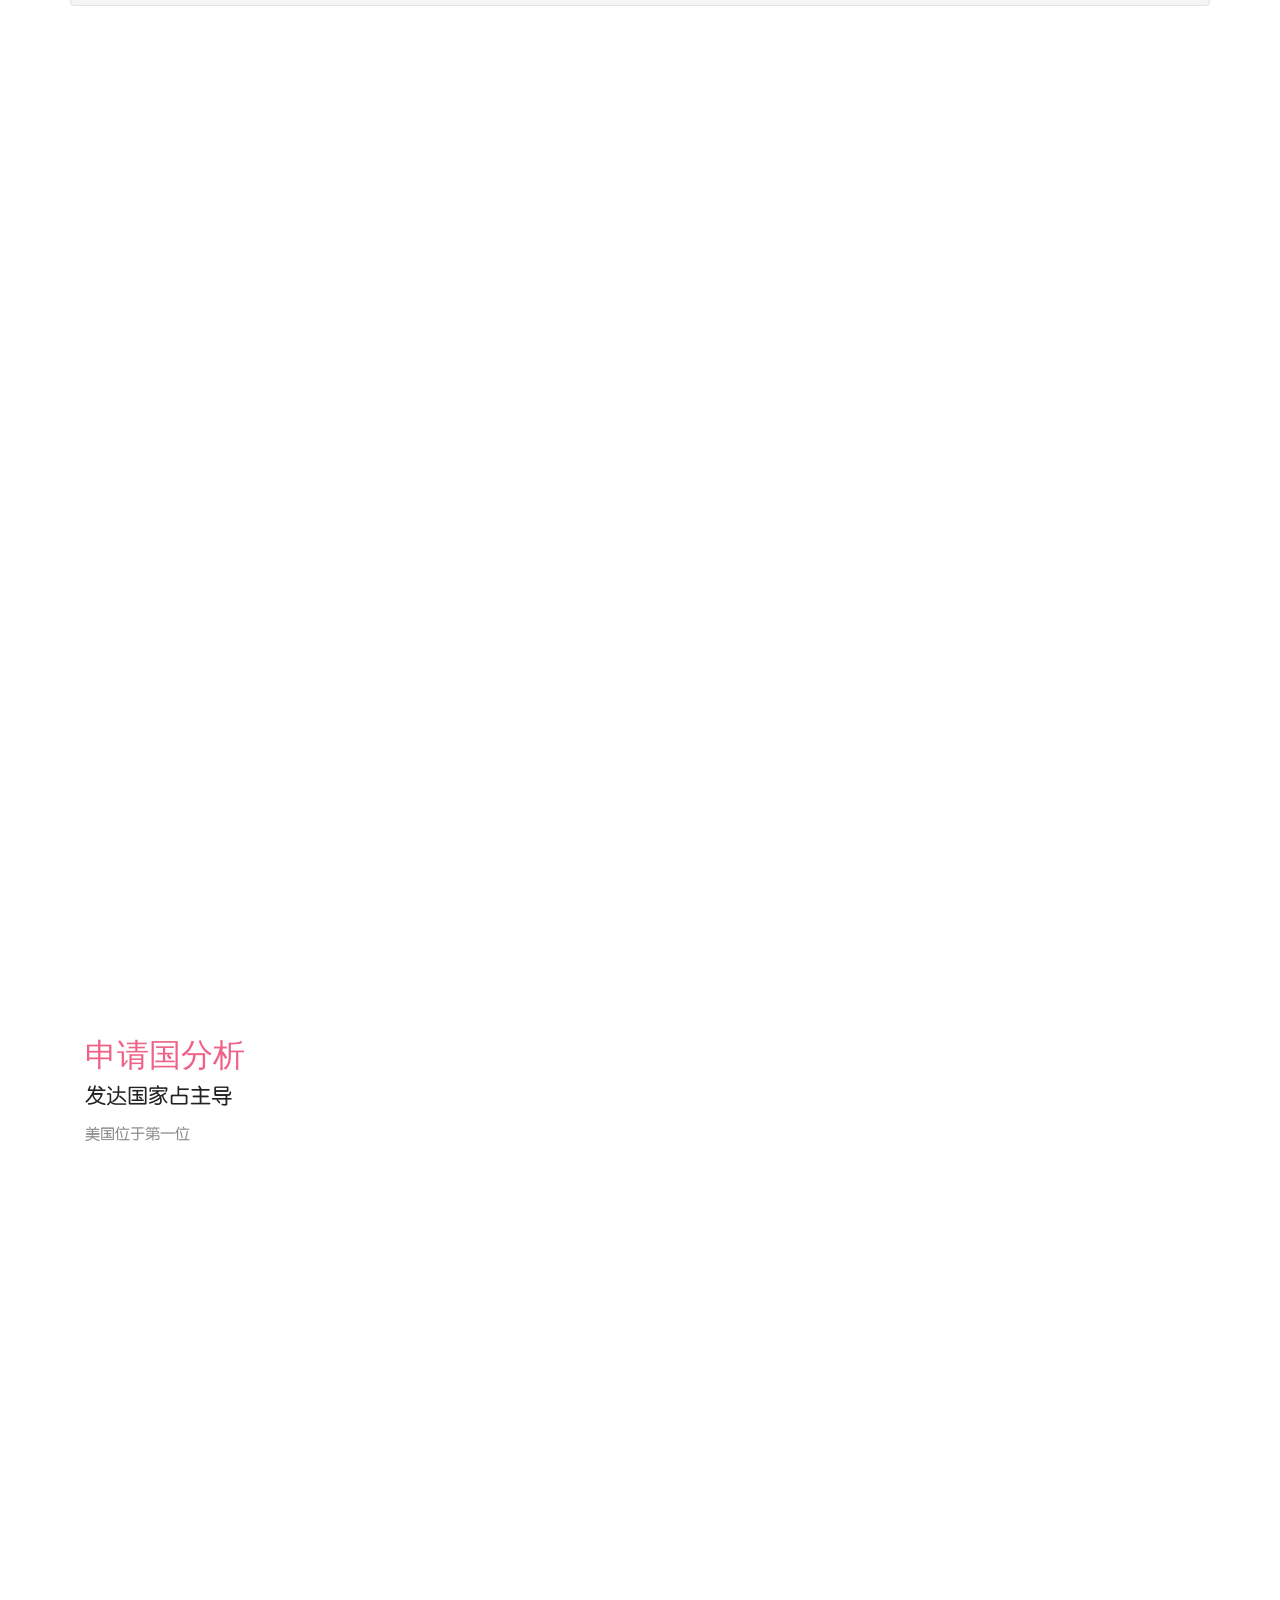
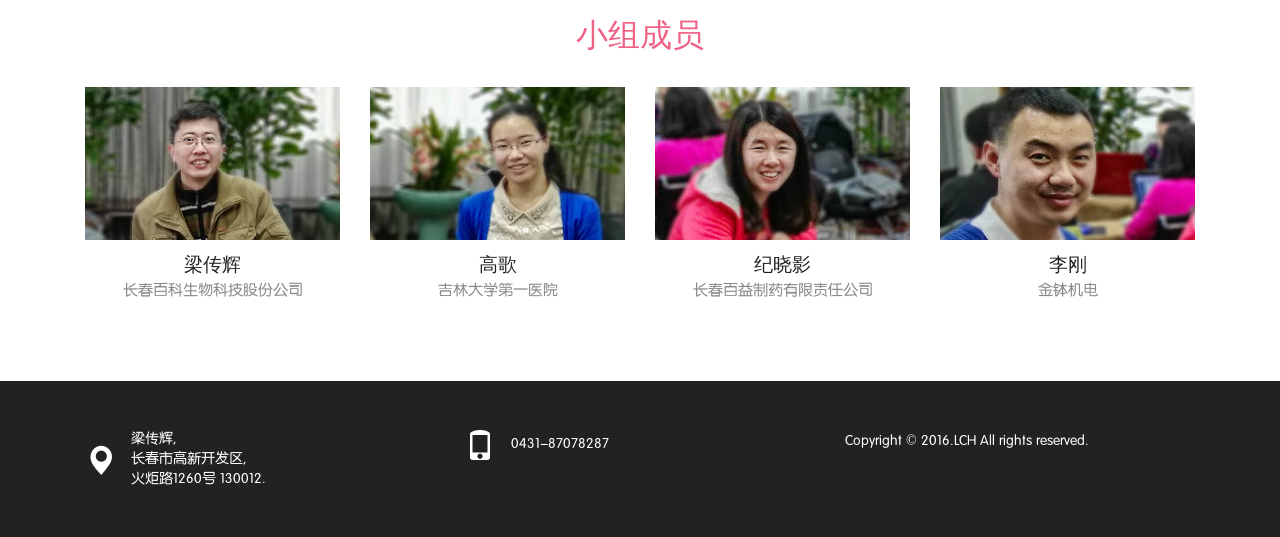
==== commit b02a0d06: "Update index.html" ====
--- a/index.html
+++ b/index.html
@@ -1013,13 +1013,13 @@
 				</div>
 				<div class="teacher-left">
 					<img src="images/t-3.jpg" alt="" />
-					<h4>李刚 </h4>
-					<p>金钵机电</p>
+					<h4>纪晓影</h4>
+					<p>长春百益制药有限责任公司</p>
 				</div>
 				<div class="teacher-left">
 					<img src="images/t-4.jpg" alt="" />
-					<h4>纪晓影 </h4>
-					<p>长春百益制药有限责任公司</p>
+					<h4>李刚</h4>
+					<p>金钵机电</p>
 				</div>
 				
 				<div class="clearfix"></div>
@@ -1066,4 +1066,4 @@
 	</div>
 	<!--end-footer-->
 </body>
-</html>+</html>
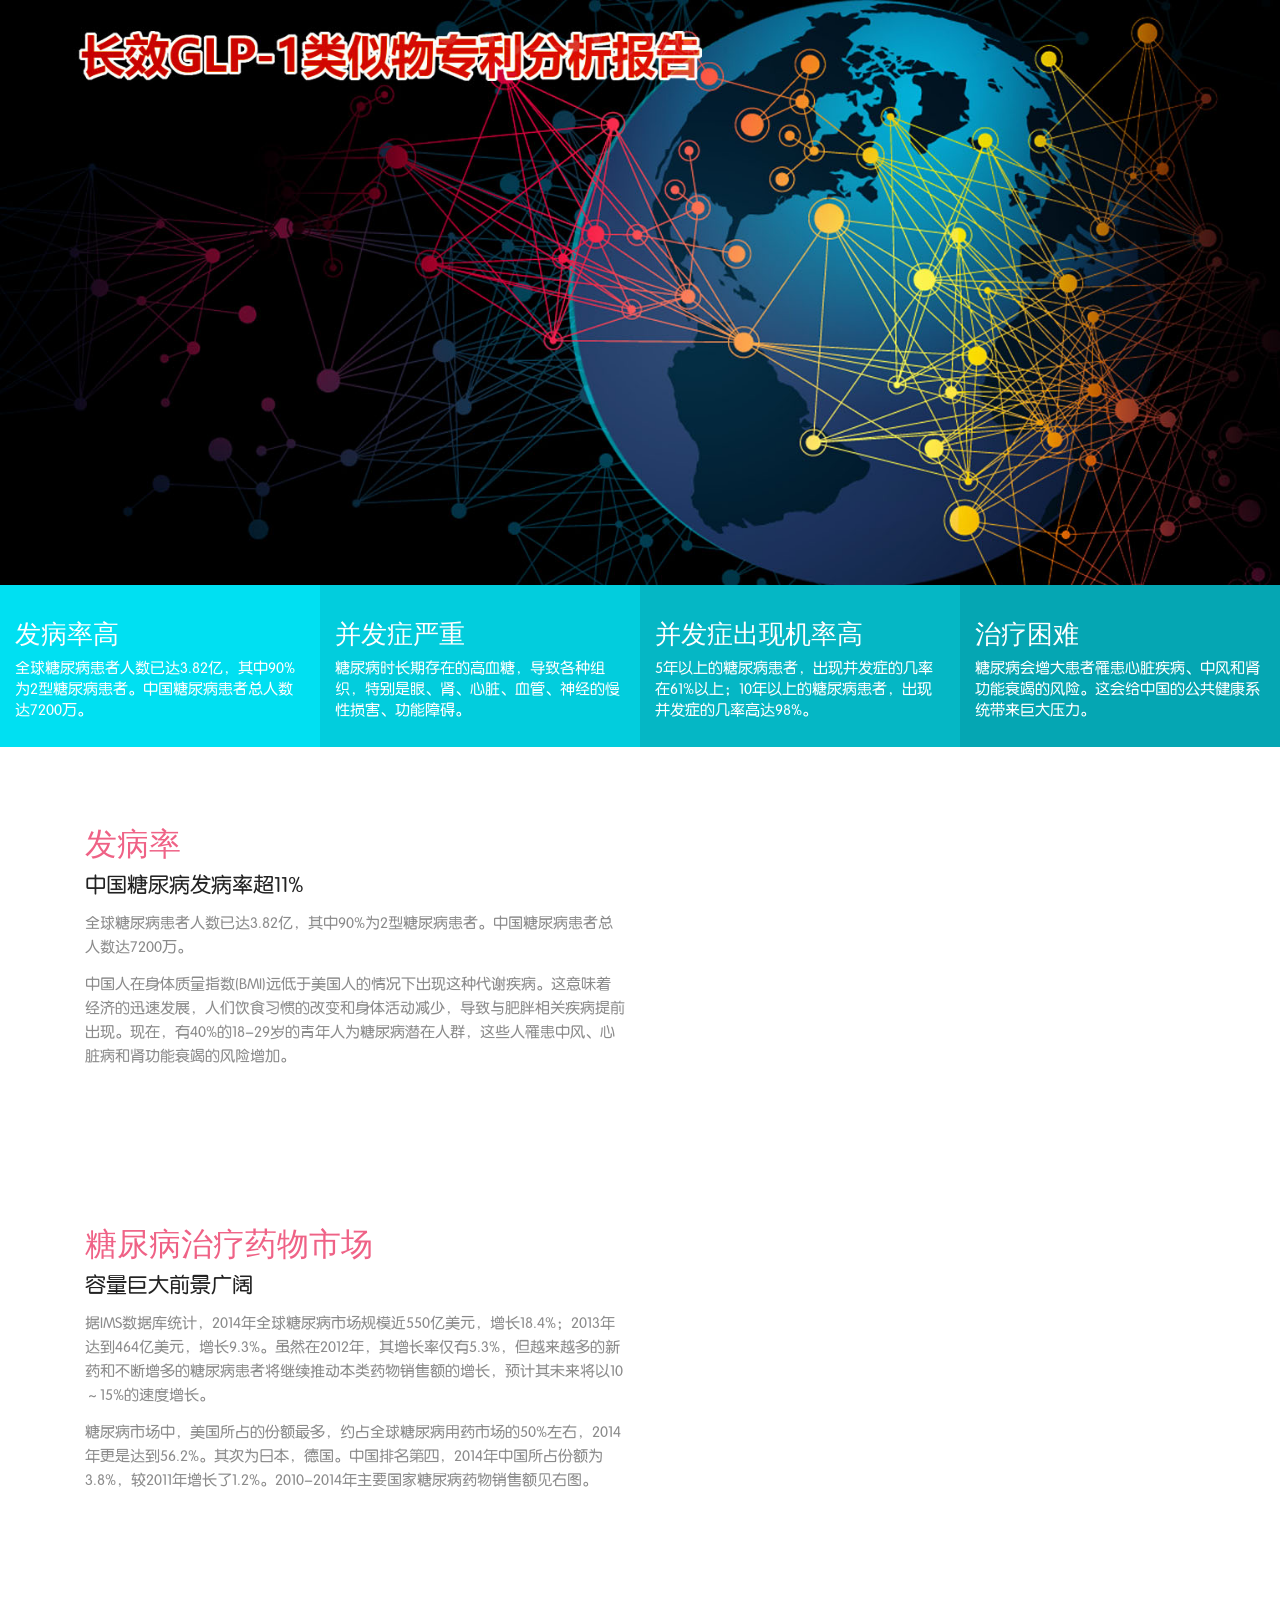
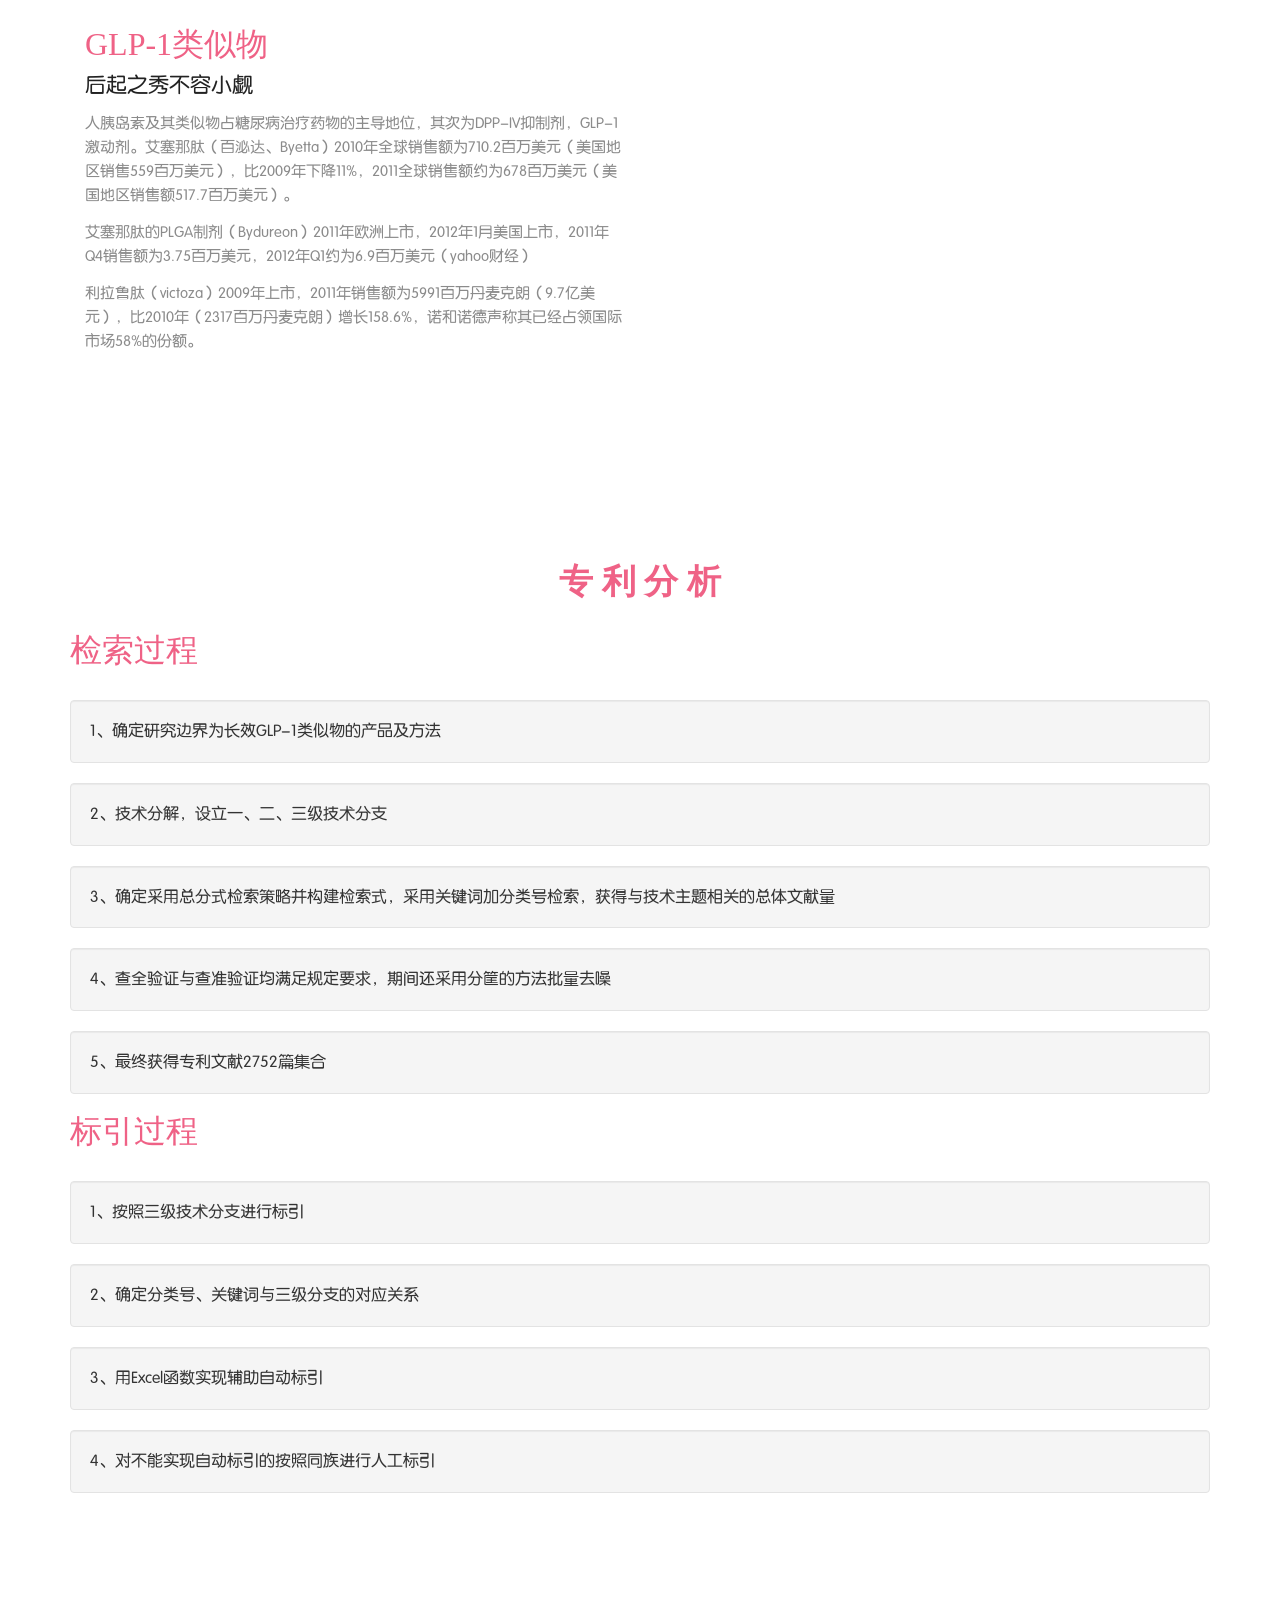
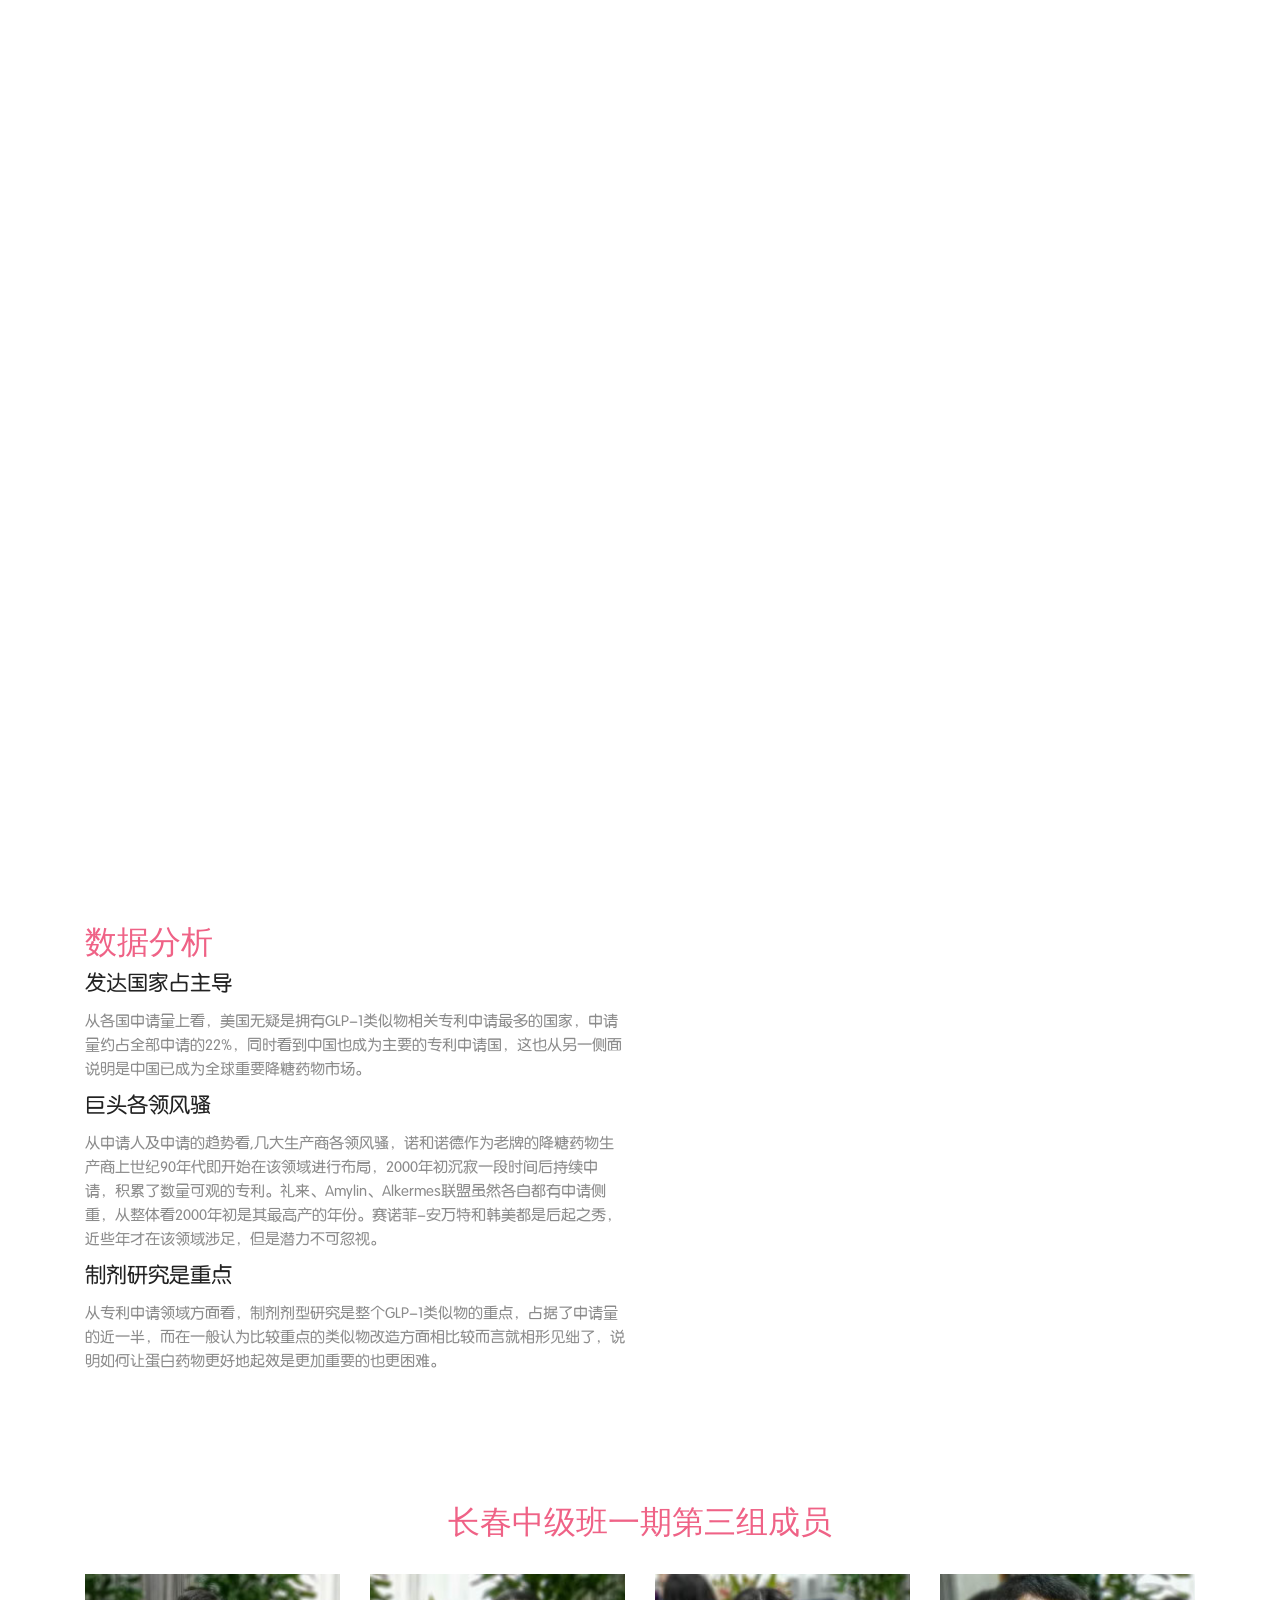
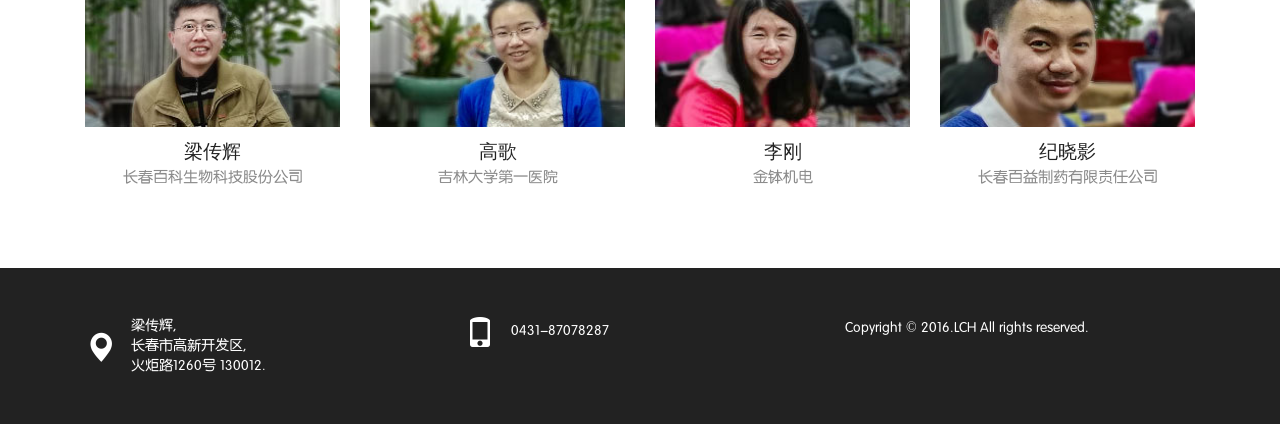
==== commit 1b774d72: "Add files via upload" ====
--- a/index.html
+++ b/index.html
@@ -149,7 +149,7 @@
             plotShadow: false
         },
         title: {
-            text: 'Browser<br>shares<br>2015',
+            text: '2015年<br>各类降糖药份额',
             align: 'center',
             verticalAlign: 'middle',
             y: 40
@@ -175,14 +175,15 @@
         },
         series: [{
             type: 'pie',
-            name: 'Browser share',
+            name: '降糖药物份额',
             innerSize: '50%',
             data: [
-                ['Firefox',   10.38],
-                ['IE',       56.33],
-                ['Chrome', 24.03],
-                ['Safari',    4.77],
-                ['Opera',     0.91],
+                ['各类胰岛素',   56.6],
+                ['DPP-4抑制剂',       23.8],
+                ['GLP-1类似物', 10.3],
+                ['SGLT2抑制剂',    5.1],
+                ['二甲双胍',     1.2],
+				['阿卡波糖',     1.5],
                 {
                     name: 'Proprietary or Undetectable',
                     y: 0.2,
@@ -265,39 +266,7 @@
     <script src="http://cdn.hcharts.cn/highcharts/modules/exporting.js"></script>
 	<!--start-header-->
 	
-	<div class="header" id="home">
-		<nav class="navbar navbar-default">
-			<div class="container-fluid">
-			<!-- Brand and toggle get grouped for better mobile display -->
-			
-			
-			<div class="navbar-header">
-				<button type="button" class="navbar-toggle collapsed" data-toggle="collapse" data-target="#bs-example-navbar-collapse-1" aria-expanded="false">
-				<span class="sr-only">Toggle navigation</span>
-				<span class="icon-bar"></span>
-				<span class="icon-bar"></span>
-				<span class="icon-bar"></span>
-				</button>
-				<a class="navbar-brand" href="index.html"><img src="images/logo.png" alt="" /></a>
-			</div>
-			<!-- Collect the nav links, forms, and other content for toggling -->
-			
-			<div class="collapse navbar-collapse" id="bs-example-navbar-collapse-1">
-				<ul class="nav navbar-nav">
-					<li class="active"><a href="index.html" class="hvr-bounce-to-top">首页<span class="sr-only">(current)</span></a></li>
-					<li><a href="about.html" class="hvr-bounce-to-top">产业发展报告</a></li>
-					<li><a href="services.html" class="hvr-bounce-to-top">检索报告</a></li>
-					<li><a href="typo.html" class="hvr-bounce-to-top">专利分析</a></li>
-					<li><a href="contact.html" class="hvr-bounce-to-top">小组成员</a></li>
-				</ul>
-				<div class="clearfix"></div>
-			</div>
-			
-			<!-- /.navbar-collapse -->
-			</div>
-			<!-- /.container-fluid -->
-		</nav>
-	</div>
+	
 	
 	<!--end-header-->
 	<!--start-banner-->
@@ -416,9 +385,9 @@
 					<p>艾塞那肽的PLGA制剂（Bydureon）2011年欧洲上市，2012年1月美国上市，2011年Q4销售额为3.75百万美元，2012年Q1约为6.9百万美元（yahoo财经）  </p>
 					<p>利拉鲁肽（victoza）2009年上市，2011年销售额为5991百万丹麦克朗（9.7亿美元），比2010年（2317百万丹麦克朗）增长158.6%，诺和诺德声称其已经占领国际市场58%的份额。</p>
 					
-					<div class="w-btn">
+					<!--<div class="w-btn">
 						<a href="#" class="hvr-shutter-out-horizontal">继续阅读</a>
-					</div>
+					</div>-->
 				</div>
 				<!--图表02-->
 				<div class="col-md-6 welcome-left" id="container02" style="min-width: 310px; height: 400px; margin: 0 auto"></div>
@@ -567,15 +536,21 @@
 <div class="welcome">
 	<div class="container">
 	    <div class="welcome-top">
-			<div class="col-md-6 welcome-left">
-					<h3>申请国分析</h3>
+			<div class="col-md-6 welcome-left" >
+					<h3>数据分析</h3>
 					<h4>发达国家占主导</h4>
-					<p>美国位于第一位</p>
+					<p>从各国申请量上看，美国无疑是拥有GLP-1类似物相关专利申请最多的国家，申请量约占全部申请的22%，同时看到中国也成为主要的专利申请国，这也从另一侧面说明是中国已成为全球重要降糖药物市场。</p>
+			        <h4>巨头各领风骚</h4>
+					<p>从申请人及申请的趋势看,几大生产商各领风骚，诺和诺德作为老牌的降糖药物生产商上世纪90年代即开始在该领域进行布局，2000年初沉寂一段时间后持续申请，积累了数量可观的专利。礼来、Amylin、Alkermes联盟虽然各自都有申请侧重，从整体看2000年初是其最高产的年份。赛诺菲-安万特和韩美都是后起之秀，近些年才在该领域涉足，但是潜力不可忽视。</p>
+			        <h4>制剂研究是重点</h4>
+					<p>从专利申请领域方面看，制剂剂型研究是整个GLP-1类似物的重点，占据了申请量的近一半，而在一般认为比较重点的类似物改造方面相比较而言就相形见绌了，说明如何让蛋白药物更好地起效是更加重要的也更困难。</p>
 			</div>		
-	        <div class="col-md-6 welcome-right" id="container05" style="height: 500px"></div>
+	        <div class="col-md-6 welcome-left" id="container05" style="height: 500px;"></div> 
 	    </div>
 	</div>
-</div>	 
+</div>	
+  
+  
        <script type="text/javascript" src="http://999jfc.github.io/web/echarts/echarts.all.js"></script>
 	   <script type="text/javascript" src="http://999jfc.github.io/web/echarts/world.js"></script>
        <script type="text/javascript">
@@ -702,7 +677,7 @@
 latlong.KM = {'latitude':-12.1667, 'longitude':44.25};
 latlong.KN = {'latitude':17.3333, 'longitude':-62.75};
 latlong.KP = {'latitude':40, 'longitude':127};
-latlong.KR = {'latitude':37, 'longitude':127.5};
+latlong.KR = {'latitude':37, 'longitude':127};
 latlong.KW = {'latitude':29.3375, 'longitude':47.6581};
 latlong.KY = {'latitude':19.5, 'longitude':-80.5};
 latlong.KZ = {'latitude':48, 'longitude':68};
@@ -927,7 +902,7 @@
         }
     },
     geo: {
-        name: 'World Population (2010)',
+        name: '专利申请国家分布',
         type: 'map',
         map: 'world',
         roam: true,
@@ -997,7 +972,7 @@
 	<div class="teacher">
 		<div class="container">
 			<div class="teacher-top">
-				<h3>小组成员</h3>
+				<h3>长春中级班一期第三组成员</h3>
 			</div>
 			
 			<div class="teacher-main">
@@ -1013,13 +988,13 @@
 				</div>
 				<div class="teacher-left">
 					<img src="images/t-3.jpg" alt="" />
-					<h4>纪晓影</h4>
-					<p>长春百益制药有限责任公司</p>
+					<h4>李刚 </h4>
+					<p>金钵机电</p>
 				</div>
 				<div class="teacher-left">
 					<img src="images/t-4.jpg" alt="" />
-					<h4>李刚</h4>
-					<p>金钵机电</p>
+					<h4>纪晓影 </h4>
+					<p>长春百益制药有限责任公司</p>
 				</div>
 				
 				<div class="clearfix"></div>
@@ -1066,4 +1041,4 @@
 	</div>
 	<!--end-footer-->
 </body>
-</html>
+</html>
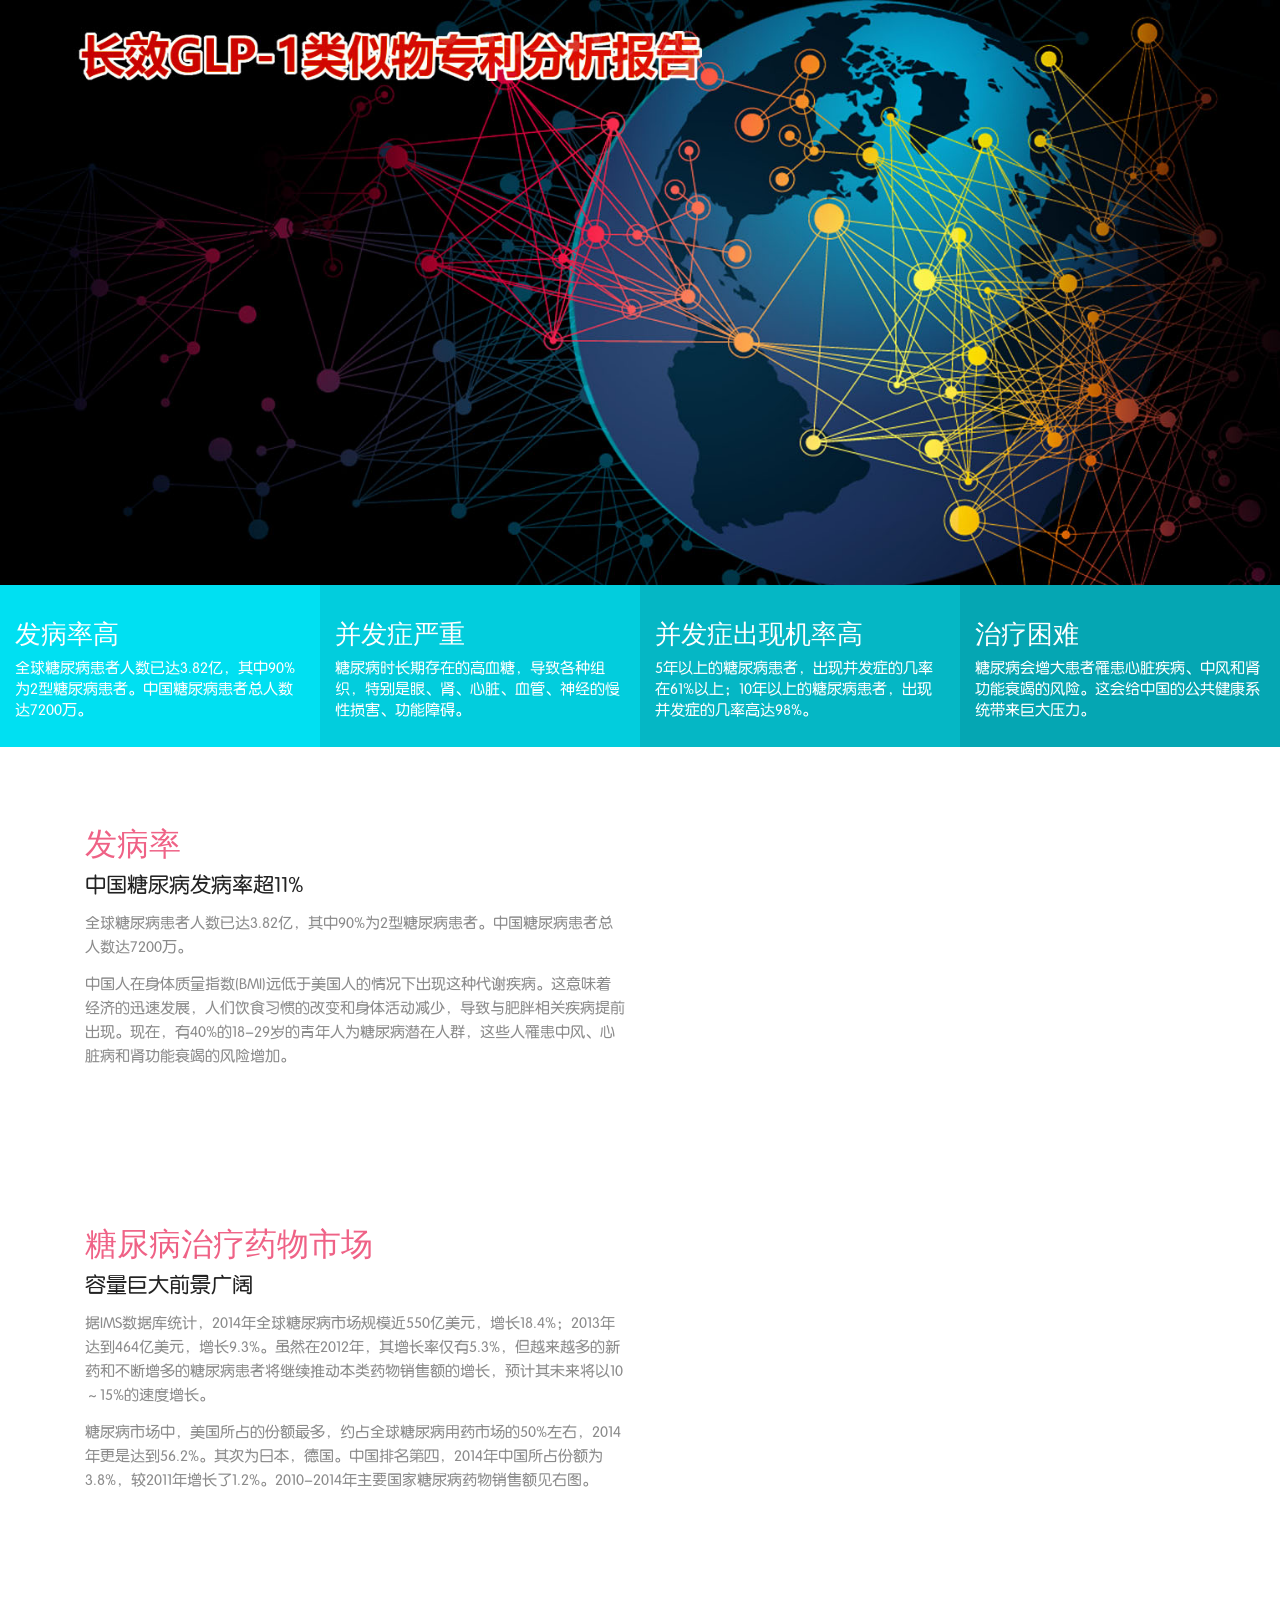
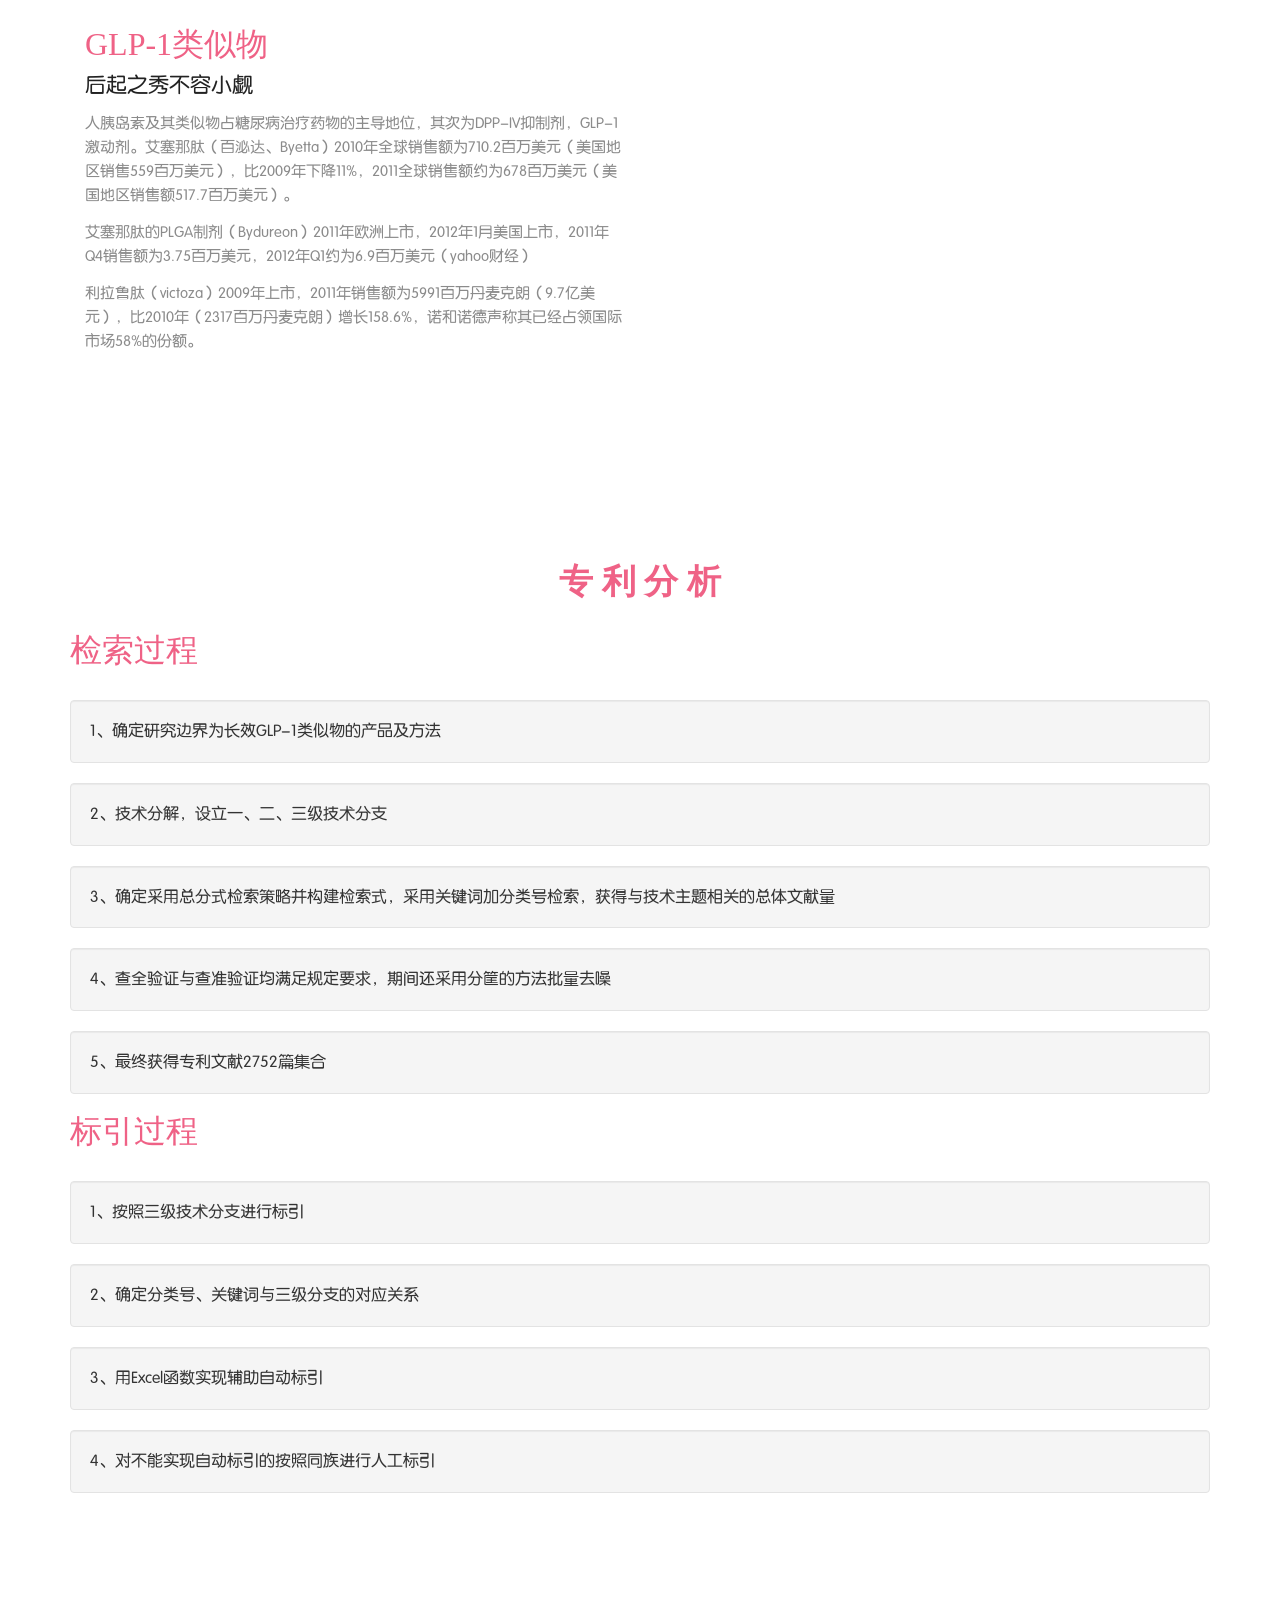
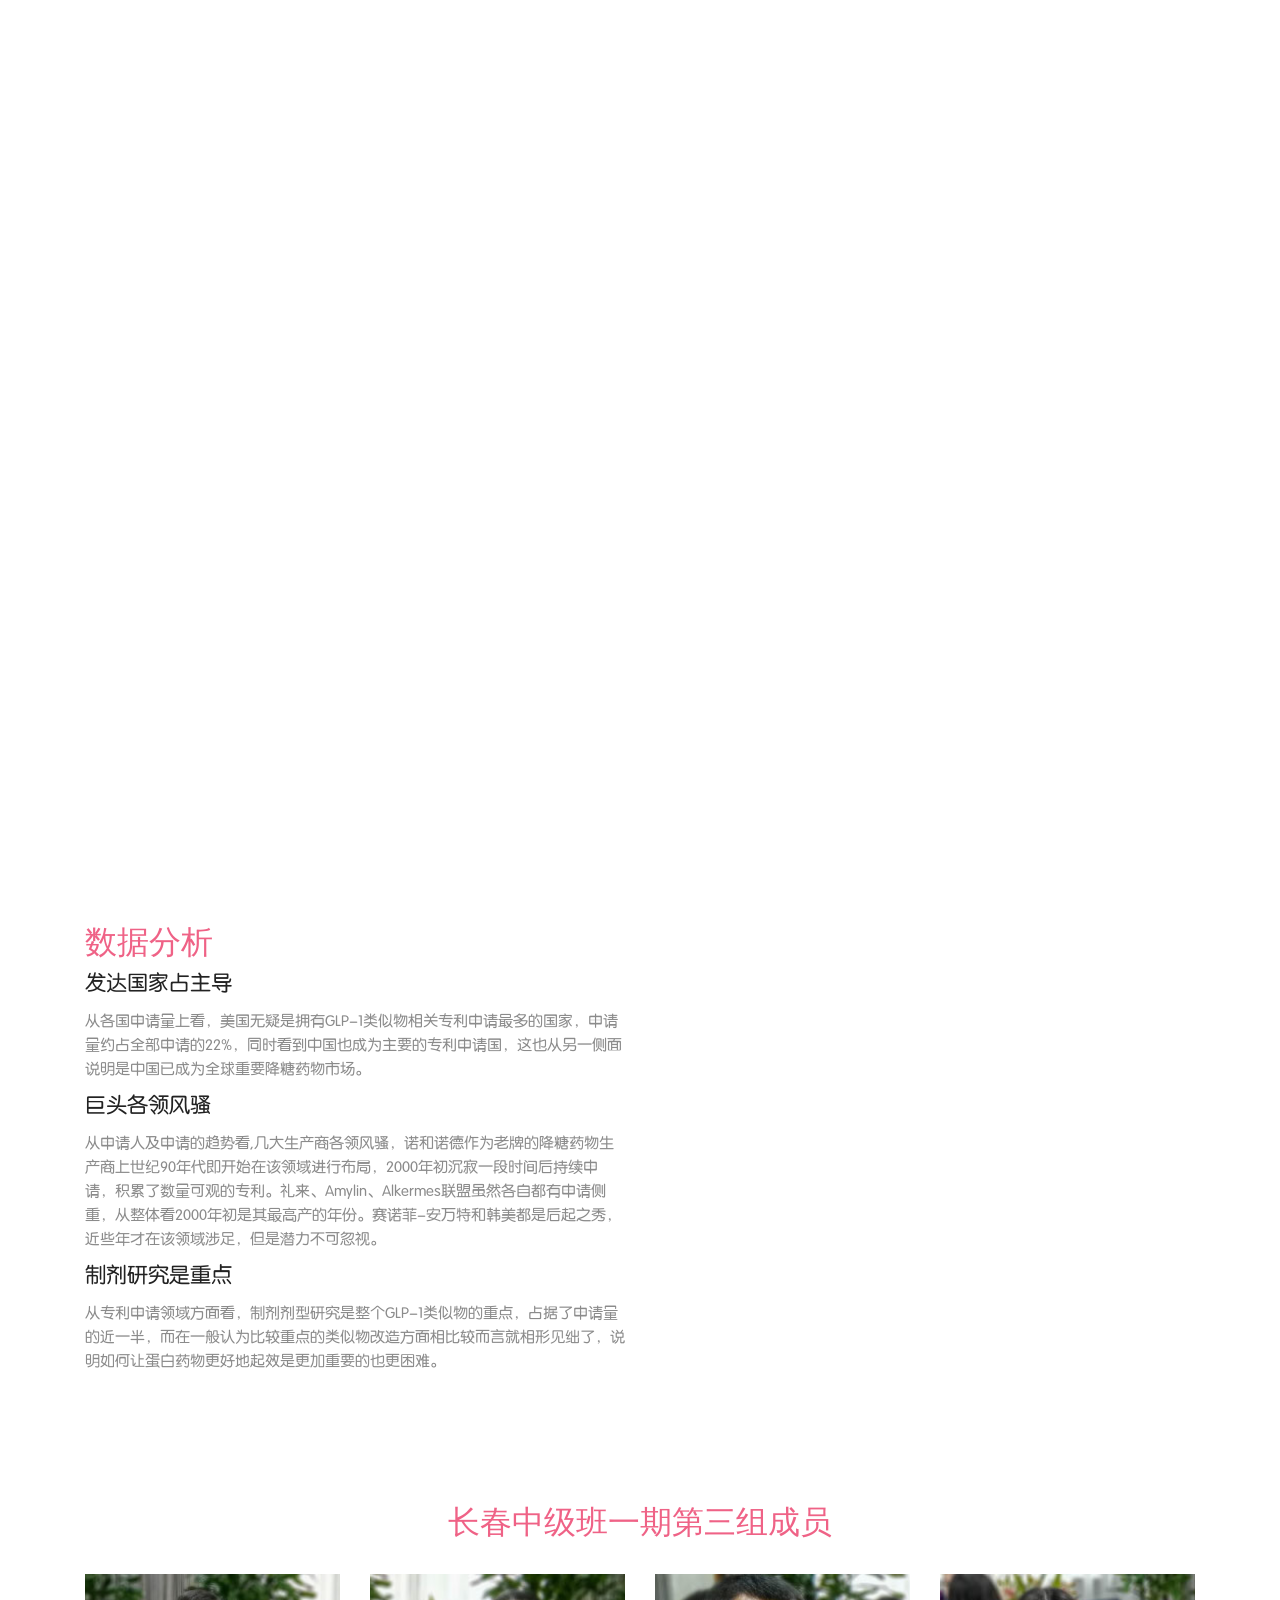
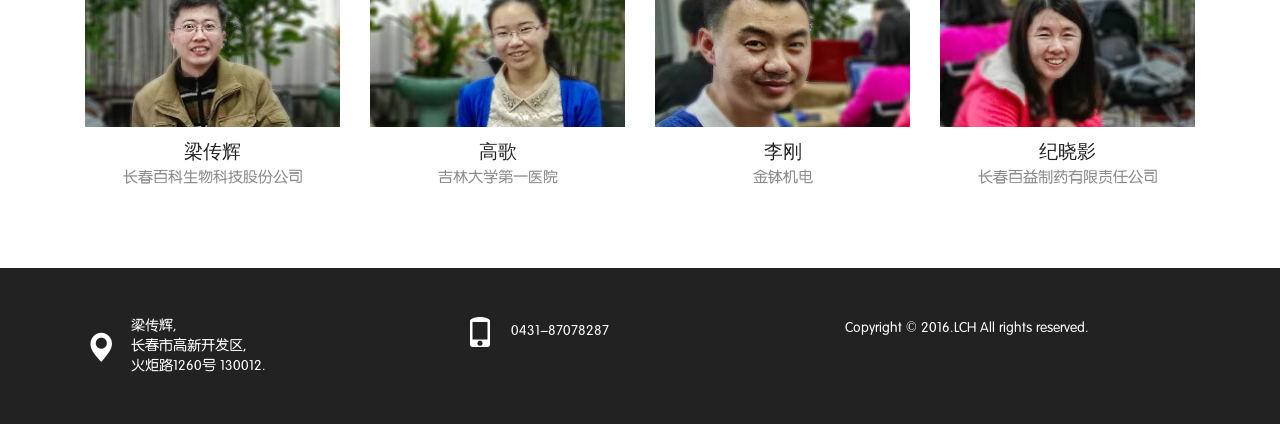
==== commit 2570f0ac: "Update index.html" ====
--- a/index.html
+++ b/index.html
@@ -1,7 +1,7 @@
 <!DOCTYPE html>
 <html>
 <head>
-<title>长春专利分析中级班报告-首页</title>
+<title>长春专利分析中级班任务三分析报告</title>
 <meta name="viewport" content="width=device-width, initial-scale=1">
 <meta http-equiv="Content-Type" content="text/html; charset=utf-8" />
 <meta name="keywords" content="Tutoring Responsive web template, Bootstrap Web Templates, Flat Web Templates, Andriod Compatible web template, 
@@ -444,7 +444,9 @@
 	</div>
 	
     <!-- 玫瑰图04-->		
-    <div id="container04" style="height: 500px"></div>
+    <div class="container">
+	<div id="container04" style="height: 500px"></div>
+    </div>
        <script type="text/javascript" src="http://999jfc.github.io/web/echarts/echarts.all.js"></script>
        <script type="text/javascript">
 var dom = document.getElementById("container04");
@@ -987,12 +989,12 @@
 					<p>吉林大学第一医院</p>
 				</div>
 				<div class="teacher-left">
-					<img src="images/t-3.jpg" alt="" />
+					<img src="images/t-4.jpg" alt="" />
 					<h4>李刚 </h4>
 					<p>金钵机电</p>
 				</div>
 				<div class="teacher-left">
-					<img src="images/t-4.jpg" alt="" />
+					<img src="images/t-3.jpg" alt="" />
 					<h4>纪晓影 </h4>
 					<p>长春百益制药有限责任公司</p>
 				</div>
@@ -1041,4 +1043,4 @@
 	</div>
 	<!--end-footer-->
 </body>
-</html>+</html>
